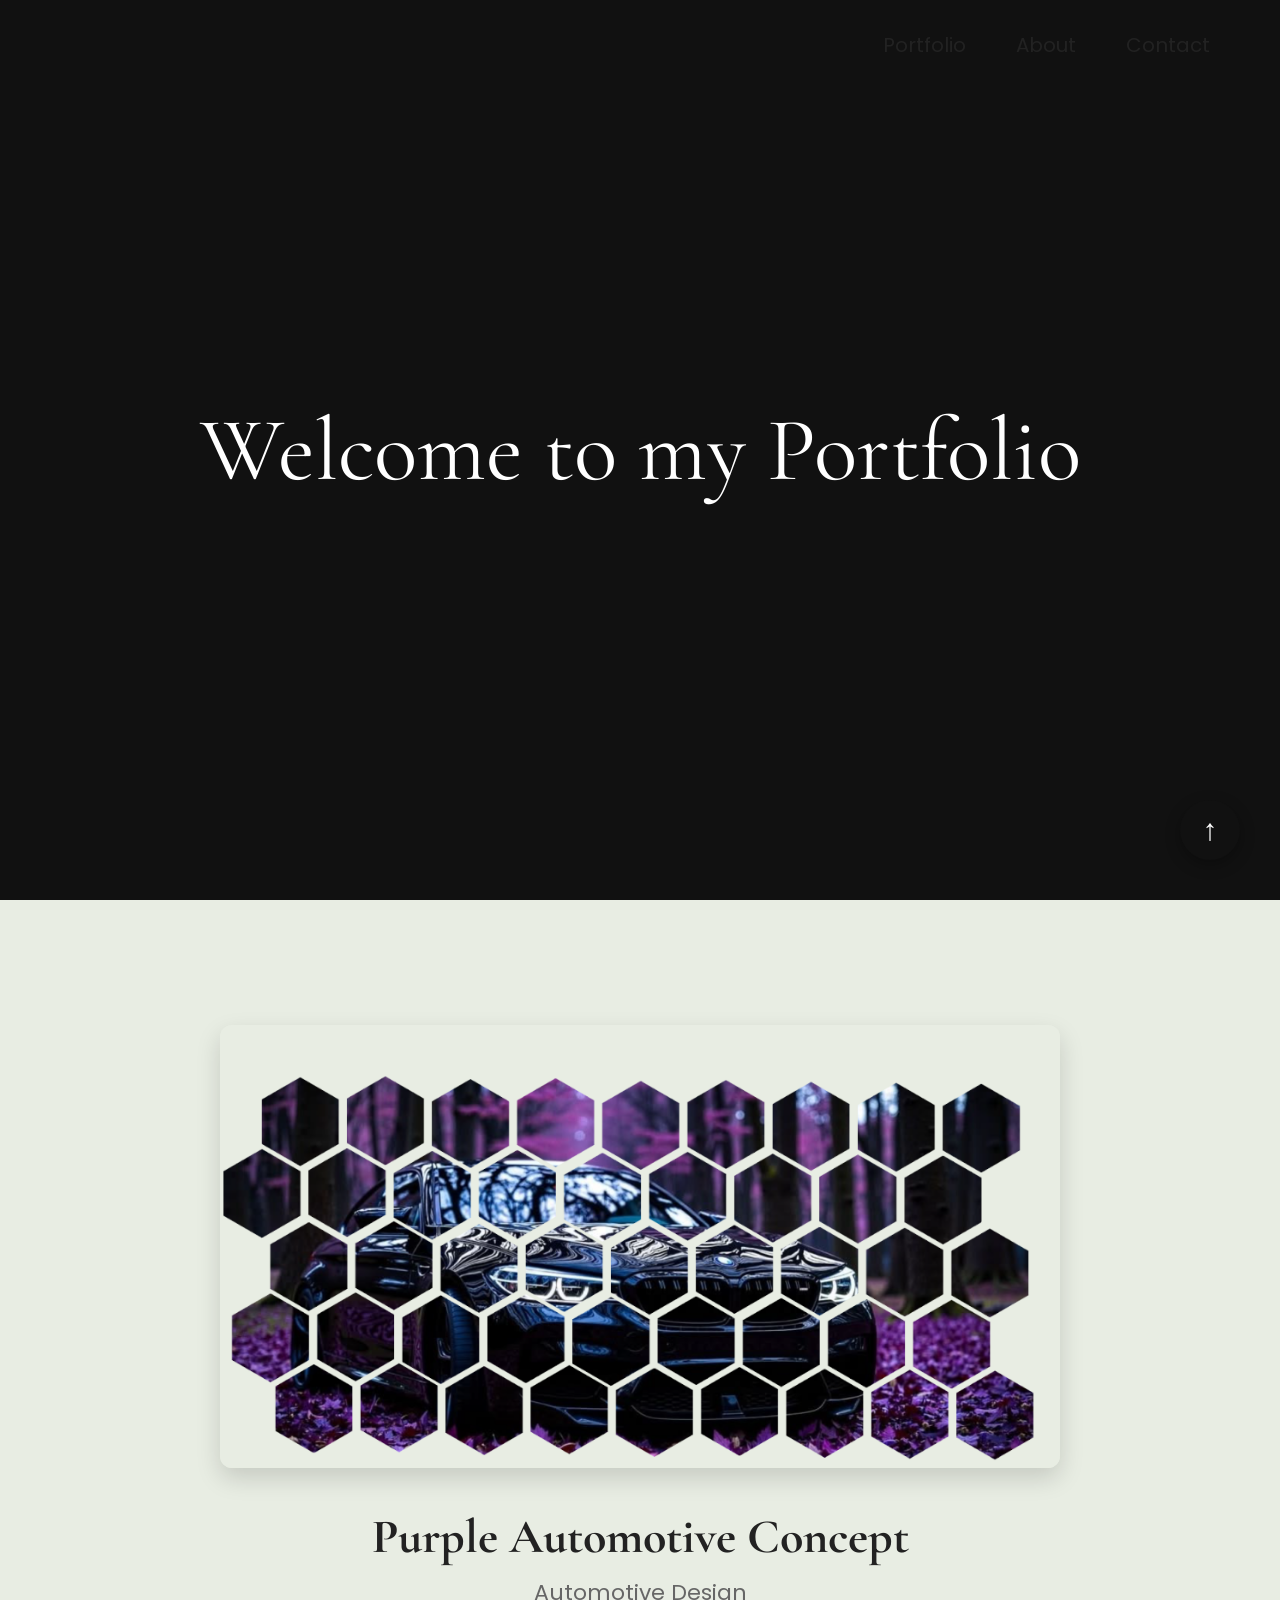
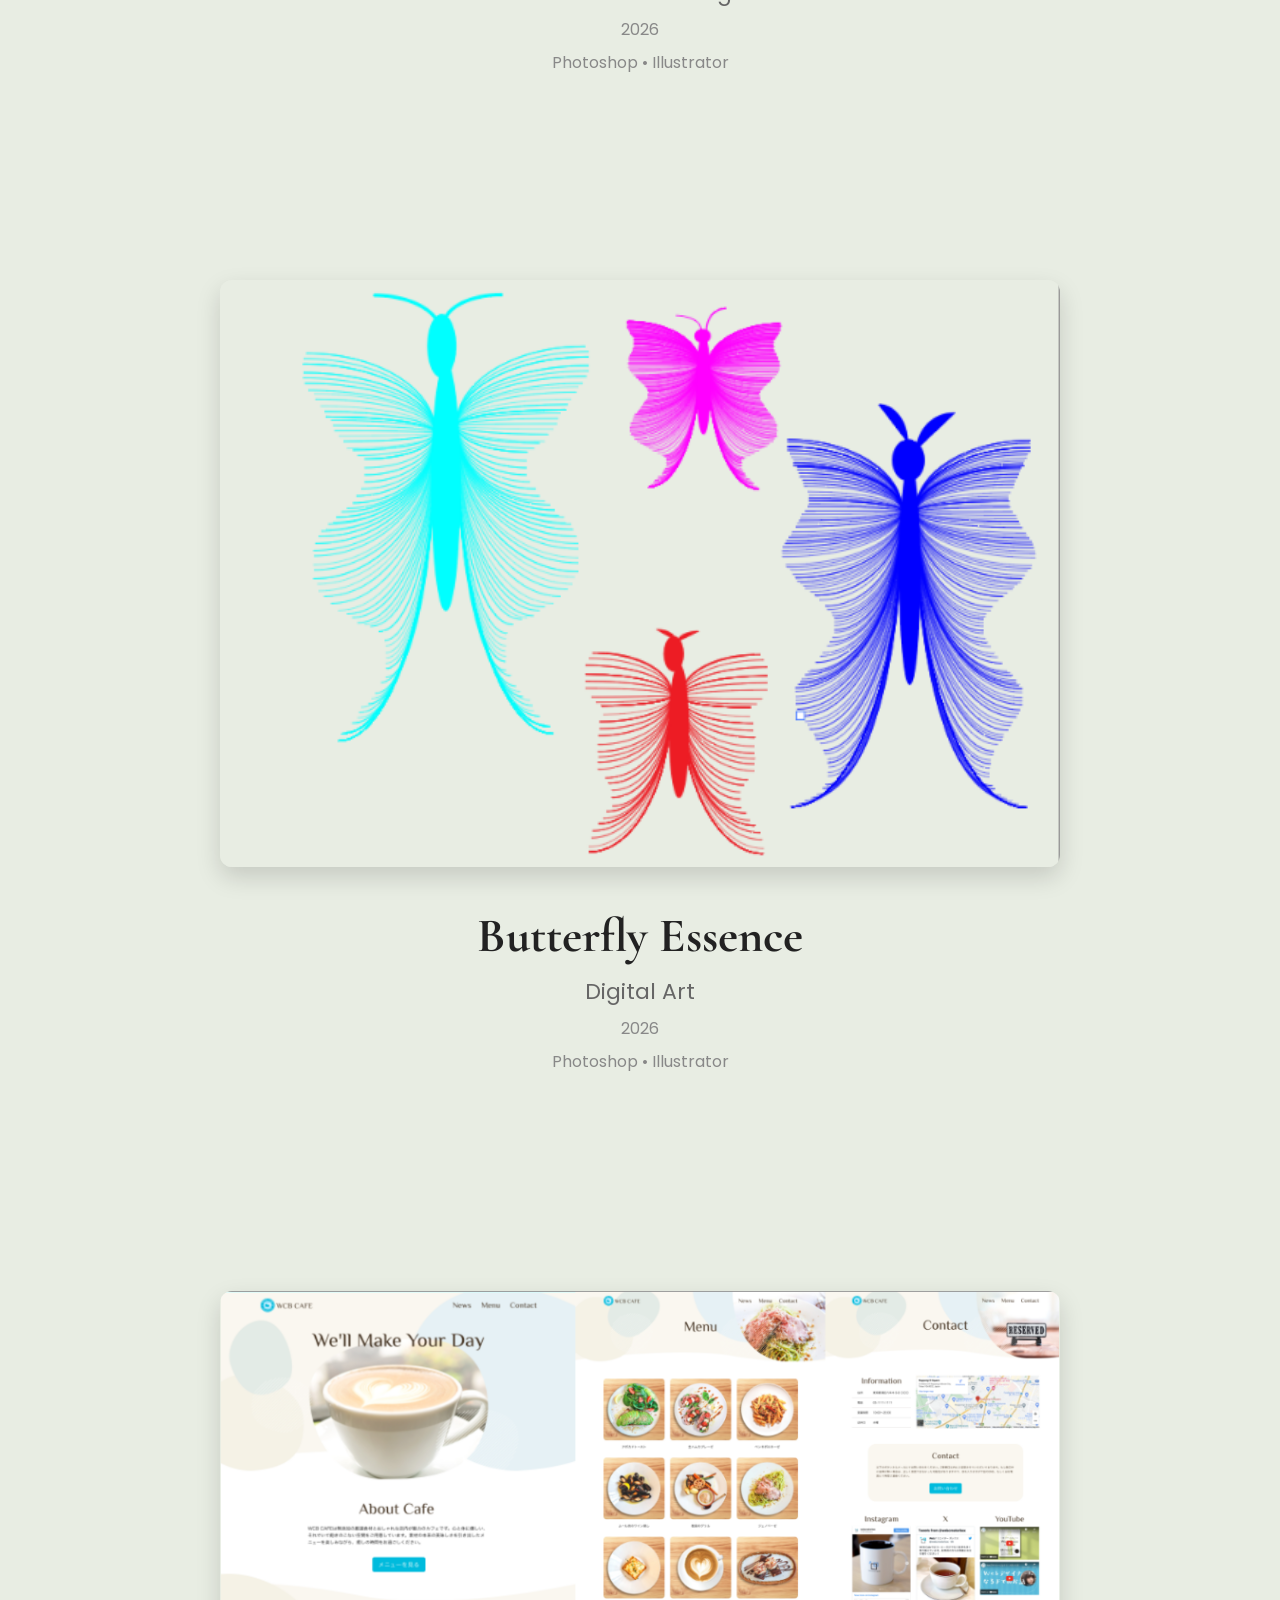
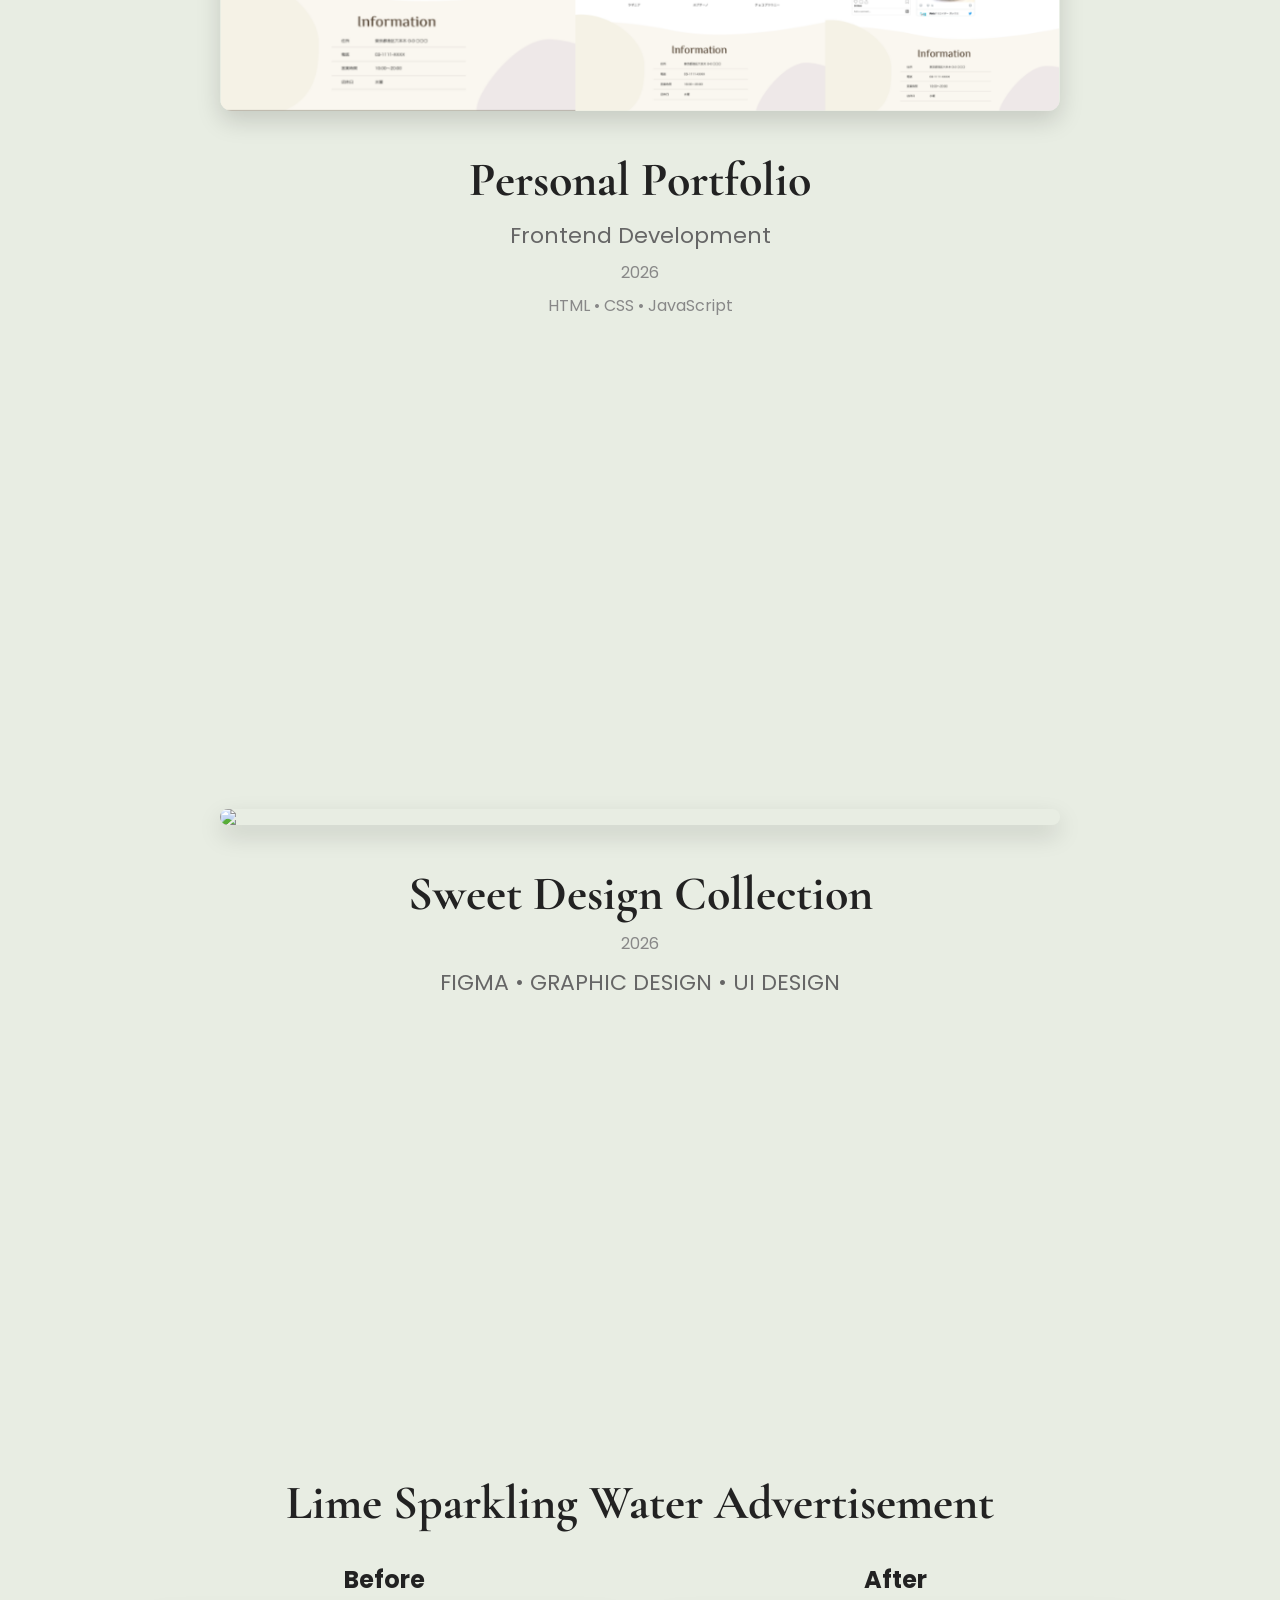
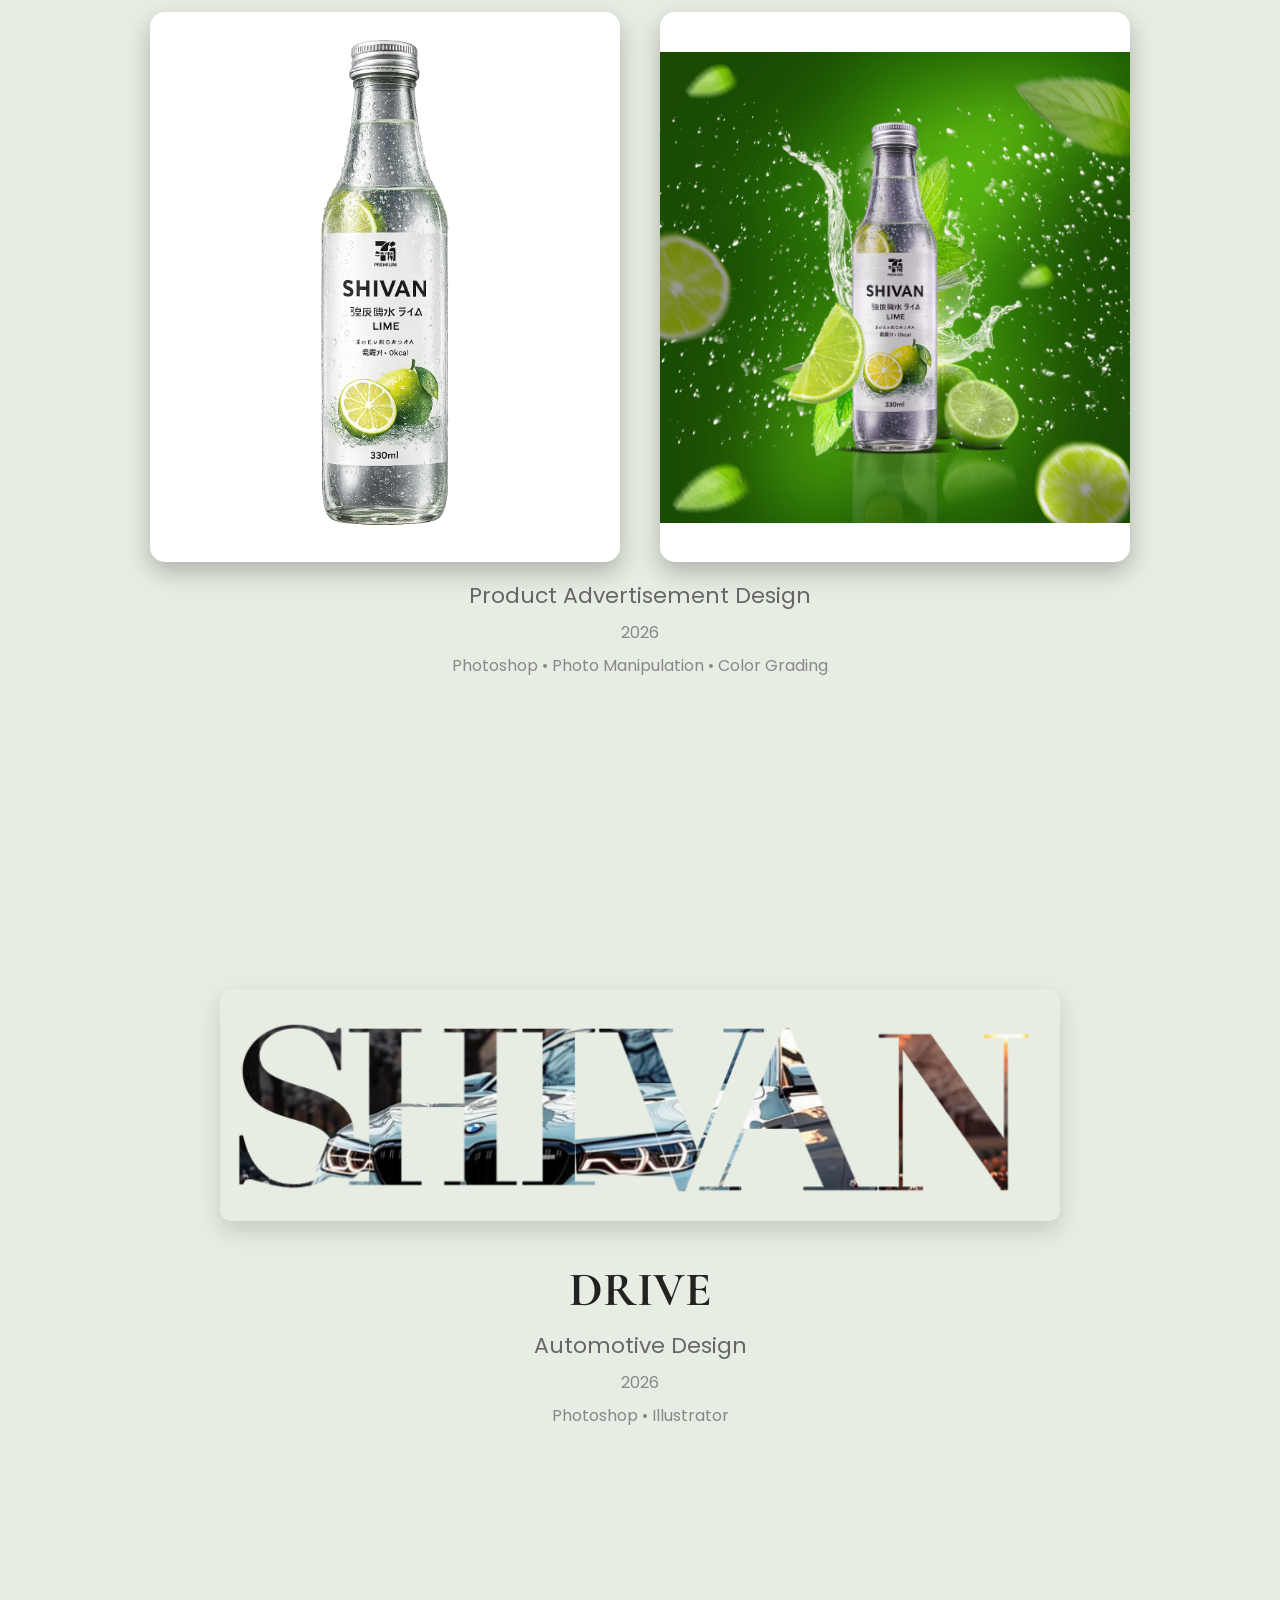
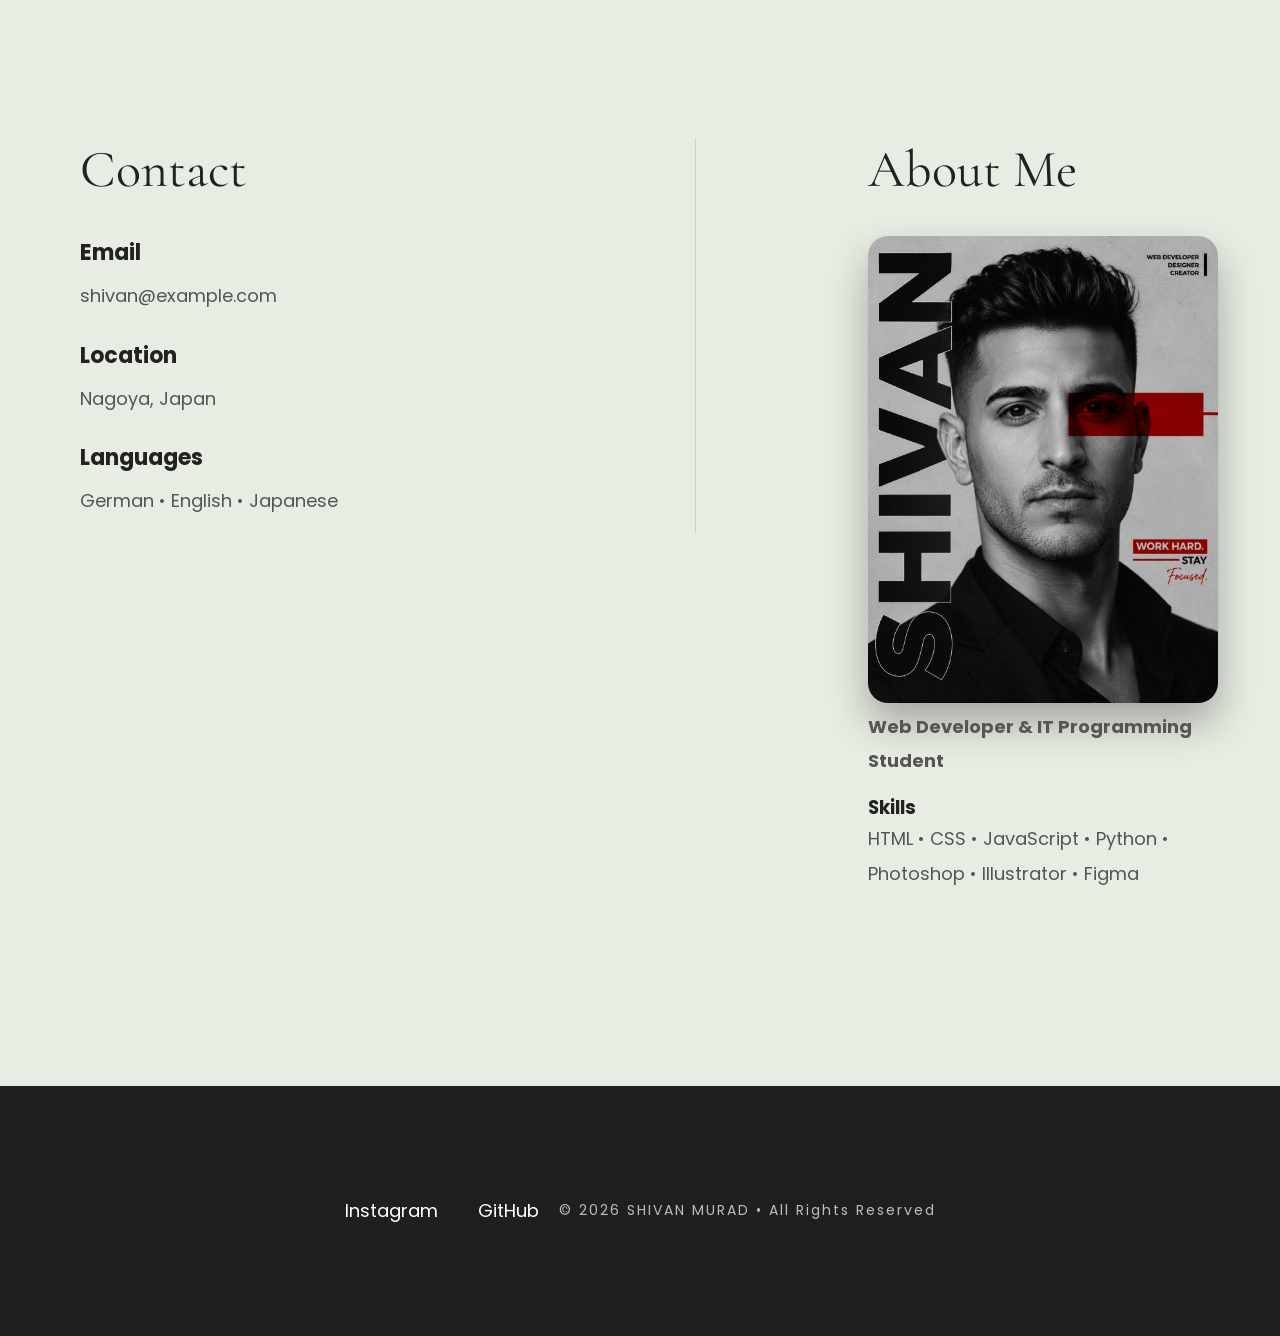
==== index.html @ e7e20f57 "Add files via upload" ====
<!DOCTYPE html>
<html lang="en">
<head>
<meta charset="UTF-8">
<meta name="viewport" content="width=device-width, initial-scale=1.0">
<link rel="stylesheet" href="style.css">

<title>Shivan Murad Portfolio</title>

<link href="https://fonts.googleapis.com/css2?family=Cormorant+Garamond:wght@400;600&family=Poppins:wght@300;400;500&display=swap" rel="stylesheet">

<style>

*{
margin:0;
padding:0;
box-sizing:border-box;
scroll-behavior:smooth;
}

body{

background:#E8EDE3;
font-family:Poppins,sans-serif;
color:#222;

}
.hero{

    min-height:100vh;
    position:relative;
    overflow:hidden;
    padding:80px;

}



.line{

    width:70px;
    height:1px;
    background:#777;
    margin:30px 0;

}

.hero-image{
    position:absolute;
    right:-50px;
    bottom:0;
    width:55%;
    height:90%;
    z-index:1;
    pointer-events:auto;
    transition: transform 0.25s ease-out;
    will-change: transform;
}
.hero-image:hover{
    transform: scale(1.03);
    
}


.hero-image img{

    width:100%;
    height:100%;
    object-fit:contain;

}

.explore{

    position:absolute;
    left:80px;
    bottom:80px;

    font-size:20px;
    color:#555;

}

nav{
    position:fixed;
    top:30px;
    right:70px;
    display:flex;
    gap:50px;
    font-size:20px;
    z-index:10000;
}

nav a{

text-decoration:none;
color:#222;

}

section{

min-height:100vh;
padding:80px;

display:flex;
flex-direction:column;
justify-content:center;

}

.name{
    position:absolute;
    top:80px;
    left:80px;

    font-family:"Cormorant Garamond",serif;
    font-size:55px;
}

.website{
    position:absolute;
    top:150px;
    left:80px;

    font-size:14px;
    color:#666;
}

.title{
    position:absolute;
    left:80px;
    top:280px;

    font-family:"Cormorant Garamond",serif;
    font-size:90px;
}

.subtitle{
    position:absolute;
    left:80px;
    top:520px;

    font-size:24px;
    color:#666;
}

.explore{
    position:absolute;
    left:80px;
    bottom:80px;

    font-size:20px;
    color:#555;
}

.project{

display:flex;
flex-direction:column;
align-items:center;

}

.project img{

width:75%;
border-radius:12px;

box-shadow:0px 10px 25px rgba(0,0,0,.15);

transition:0.4s ease;

cursor:pointer;

}
.project img:hover{

    transform:translateY(-10px) scale(1.03);

    box-shadow:0px 25px 50px rgba(0,0,0,.35);

}
.before-after{
    display:flex;
    justify-content:center;
    align-items:flex-start;
    gap:40px;
    width:100%;
    margin-top:30px;
    flex-wrap:wrap;
}

.before-after-box{
    width:42%;
    text-align:center;
}

.before-after-box h3{
    font-size:24px;
    margin-bottom:15px;
}

.before-after-box img{
    width:100%;
    height:550px;
    object-fit:contain;
    background:white;
    border-radius:15px;
    box-shadow:0 10px 25px rgba(0,0,0,0.25);
    transition:0.3s;
}

.before-after-box img:hover{
    transform:scale(1.03);
}

.project h2{

font-family:"Cormorant Garamond",serif;
font-size:48px;
margin-top:40px;

}

.type{

font-size:22px;
color:#666;
margin-top:10px;

}

.year{

color:#888;
margin-top:8px;

}

.tools{

color:#888;
margin-top:8px;

}

footer{

height:250px;

display:flex;
justify-content:center;
align-items:center;
gap:60px;

font-size:22px;

}

footer a{

text-decoration:none;
color:#222;

}
#welcome{

position:fixed;
top:0;
left:0;

width:100%;
height:100%;

background:#111;
color: white;

display:flex;
justify-content:center;
align-items:center;

font-family:"Cormorant Garamond",serif;
font-size:90px;

z-index:9999;

transition:opacity 1.5s;
}

.hide{

opacity:0;
pointer-events:none;

}
.top-button{

    position:fixed;

    right:40px;
    bottom:40px;

    width:60px;
    height:60px;

    border-radius:50%;

    background:#111;
    color:white;

    text-decoration:none;

    display:flex;
    justify-content:center;
    align-items:center;

    font-size:30px;

    box-shadow:0px 5px 15px rgba(0,0,0,.3);

    z-index:9999;

    transition:0.3s;

}

.top-button:hover{

    background:#444;

    transform:translateY(-5px);

}
.poster-pic{
    width:350px;
    height:auto;
    border-radius:20px;
    object-fit:cover;
    box-shadow:0 20px 40px rgba(0,0,0,0.3);
    transition:0.4s;
}

.poster-pic:hover{
    transform:scale(1.03);
}
@media screen and (max-width: 768px){

    nav{
        top:20px;
        right:20px;
        gap:18px;
        font-size:14px;
    }

    section{
        padding:30px;
    }

    .hero{
        min-height:100vh;
        padding:30px;
    }

    .name{
        top:90px;
        left:30px;
        font-size:34px;
    }

    .website{
        top:140px;
        left:30px;
        font-size:12px;
    }

    .title{
        top:230px;
        left:30px;
        font-size:55px;
        line-height:1.1;
    }

    .subtitle{
        top:390px;
        left:30px;
        font-size:17px;
        width:80%;
    }

    .explore{
        left:30px;
        bottom:60px;
        font-size:16px;
    }

    .hero-image{
    position:static;
    width:320px;
    height:auto;
    margin:20px auto;
    opacity:1;
}

    .project{
        padding:40px 25px;
    }

    .project img{
        width:100%;
    }

    .project h2{
        font-size:34px;
        text-align:center;
    }

    .type{
        font-size:18px;
    }

    .info{
        flex-direction:column;
        padding:40px 30px;
        gap:40px;
    }

    .about,
    .contact{
        width:100%;
    }

    footer{
        font-size:14px;
        padding:30px;
        text-align:center;
    }

    .top-button{
        right:20px;
        bottom:20px;
        width:45px;
        height:45px;
        font-size:24px;
    }
}
@media screen and (max-width: 768px) {

  body {
    overflow-x: hidden;
  }

  .hero {
    position: relative;
    min-height: auto;
    padding: 100px 30px 60px;
    display: flex;
    flex-direction: column;
  }

  .name,
  .website,
  .title,
  .subtitle,
  .explore,
  .hero-image {
    position: static;
  }

  .name {
    font-size: 42px;
    line-height: 0.9;
    margin-bottom: 15px;
  }

  .website {
    font-size: 13px;
    margin-bottom: 80px;
  }

  .title {
    font-size: 60px;
    line-height: 1;
    margin-bottom: 25px;
  }

  .subtitle {
    font-size: 20px;
    width: 100%;
    line-height: 1.4;
    margin-bottom: 40px;
  }

  .hero-image {
    width: 220px;
    height: auto;
    opacity: 0.6;
    margin: 30px auto;
  }

  .info {
    display: flex;
    flex-direction: column;
  }

  .about,
  .contact {
    width: 100%;
  }
  .poster-pic{
    width:100%;
    max-width:320px;
    margin:auto;
}
.before-after-box{
    width:100%;
}
}


</style>

</head>

<body>
    <div id="welcome">

Welcome to my Portfolio

</div>

<nav>

<a href="#portfolio">Portfolio</a>
<a href="#about">About</a>
<a href="#contact">Contact</a>

</nav>

<section class="hero">

    <div class="name">
        SHIVAN MURAD
    </div>

    <div class="website">
        www.shivan-murad-design.com
    </div>

    <div class="title">
       Web Developer
        & 
        <br>
        IT Programmer
    </div>

    <div class="subtitle">
        Building modern websites and future software.
    </div>

    <div class="explore">
        ↓ Explore my work
    </div>

    <div class="hero-image">
        <img src="lion.png" alt="Lion">
    </div>

</section>

<section id="portfolio" class="project">

<img src="./wabben auto.png">

<h2>Purple Automotive Concept</h2>

<div class="type">

Automotive Design

</div>

<div class="year">

2026

</div>

<div class="tools">

Photoshop • Illustrator

</div>

</section>

<section class="project">

<img src="./schmetterling.png">

<h2>Butterfly Essence</h2>

<div class="type">

Digital Art

</div>

<div class="year">

2026

</div>

<div class="tools">

Photoshop • Illustrator

</div>

</section>


<section class="project">

<img src="./cafe bild.png">

<h2>Personal Portfolio</h2>

<div class="type">

Frontend Development

</div>

<div class="year">

2026

</div>

<div class="tools">

HTML • CSS • JavaScript

</div>

</section>
<section class="project">

    <img src="./sweet-design.png">

    <h2>Sweet Design Collection</h2>

    <p class="year">2026</p>

    <p class="type">
        FIGMA • GRAPHIC DESIGN • UI DESIGN
    </p>

</section>

<section class="project">

    <h2>Lime Sparkling Water Advertisement</h2>

    <div class="before-after">

        <div class="before-after-box">
            <h3>Before</h3>
            <img src="./flasch7.png">
        </div>

        <div class="before-after-box">
            <h3>After</h3>
            <img src="./lemon flasche1.png">
        </div>

    </div>

    <div class="type">
        Product Advertisement Design
    </div>

    <div class="year">
        2026
    </div>

    <div class="tools">
        Photoshop • Photo Manipulation • Color Grading
    </div>

</section>




<section class="project">

<img src="./shivan auto.png">

<h2>DRIVE</h2>

<div class="type">

Automotive Design 

</div>

<div class="year">

2026

</div>

<div class="tools">

Photoshop • Illustrator 

</div>

</section>
<section class="info">

    <div id="about" class="about">

        <h2>Contact</h2>

        <h3>Email</h3>
<p>shivan@example.com</p>

<h3>Location</h3>
<p>Nagoya, Japan</p>

<h3>Languages</h3>
<p>German • English • Japanese</p>

    </div>

    <div id="contact" class="contact">

        <h2>About Me</h2>
        <img src="./shivan-poster.png" class="poster-pic">


        <p><strong>Web Developer & 
        
        IT Programming Student</strong></p>

        <h3>Skills</h3>

<p>HTML • CSS • JavaScript • Python • Photoshop • Illustrator • Figma</p>

    </div>

</section>



<footer>

    <div class="footer-content">

        <div class="social">

            <a href="#">Instagram</a>
            <a href="#">GitHub</a>

        </div>

        <div class="copyright">

            © 2026 SHIVAN MURAD • All Rights Reserved

        </div>

    </div>

</footer>
<script>

setTimeout(function(){

document.getElementById("welcome").classList.add("hide");

},3000);

</script>
<a href="#" class="top-button">
    ↑
</a>

</body>
</html>
---- style.css ----
footer{

width:100%;

background:#1f1f1f;

padding:30px 0;

margin-top:100px;

}

.footer-content{

max-width:1400px;

margin:auto;

display:flex;

justify-content:space-between;

align-items:center;

padding:0 60px;

}

.social{

display:flex;

gap:40px;
margin-right: 20px;

}

.social a{

text-decoration:none;

color:white;

font-size:18px;

transition:.3s;

}

.social a:hover{

opacity:.7;

}

.copyright{

color:#bdbdbd;

font-size:14px;

letter-spacing:2px;

}
.info{
    display:flex;
    flex-direction:row;
    justify-content:space-between;
    align-items:flex-start;
}

.contact{
    
    width:35%;

    padding-left:60px;
}

.about{
    width:55%;

    padding-right:60px;

    border-right:1px solid #cfcfcf;
}

.profile-pic{
width:250px;
height:250px;
border-radius:50%;
object-fit:cover;
border:4px solid white;
}
.about h2,
.contact h2{

    font-family:"Cormorant Garamond",serif;

    font-size:52px;

    font-weight:400;

    margin-bottom:35px;

}
.about p,
.contact p{

    font-size:18px;

    line-height:1.9;

    color:#555;

    margin-bottom:15px;

}
.about h3{

    margin-top:25px;

    margin-bottom:10px;

    font-size:22px;

}
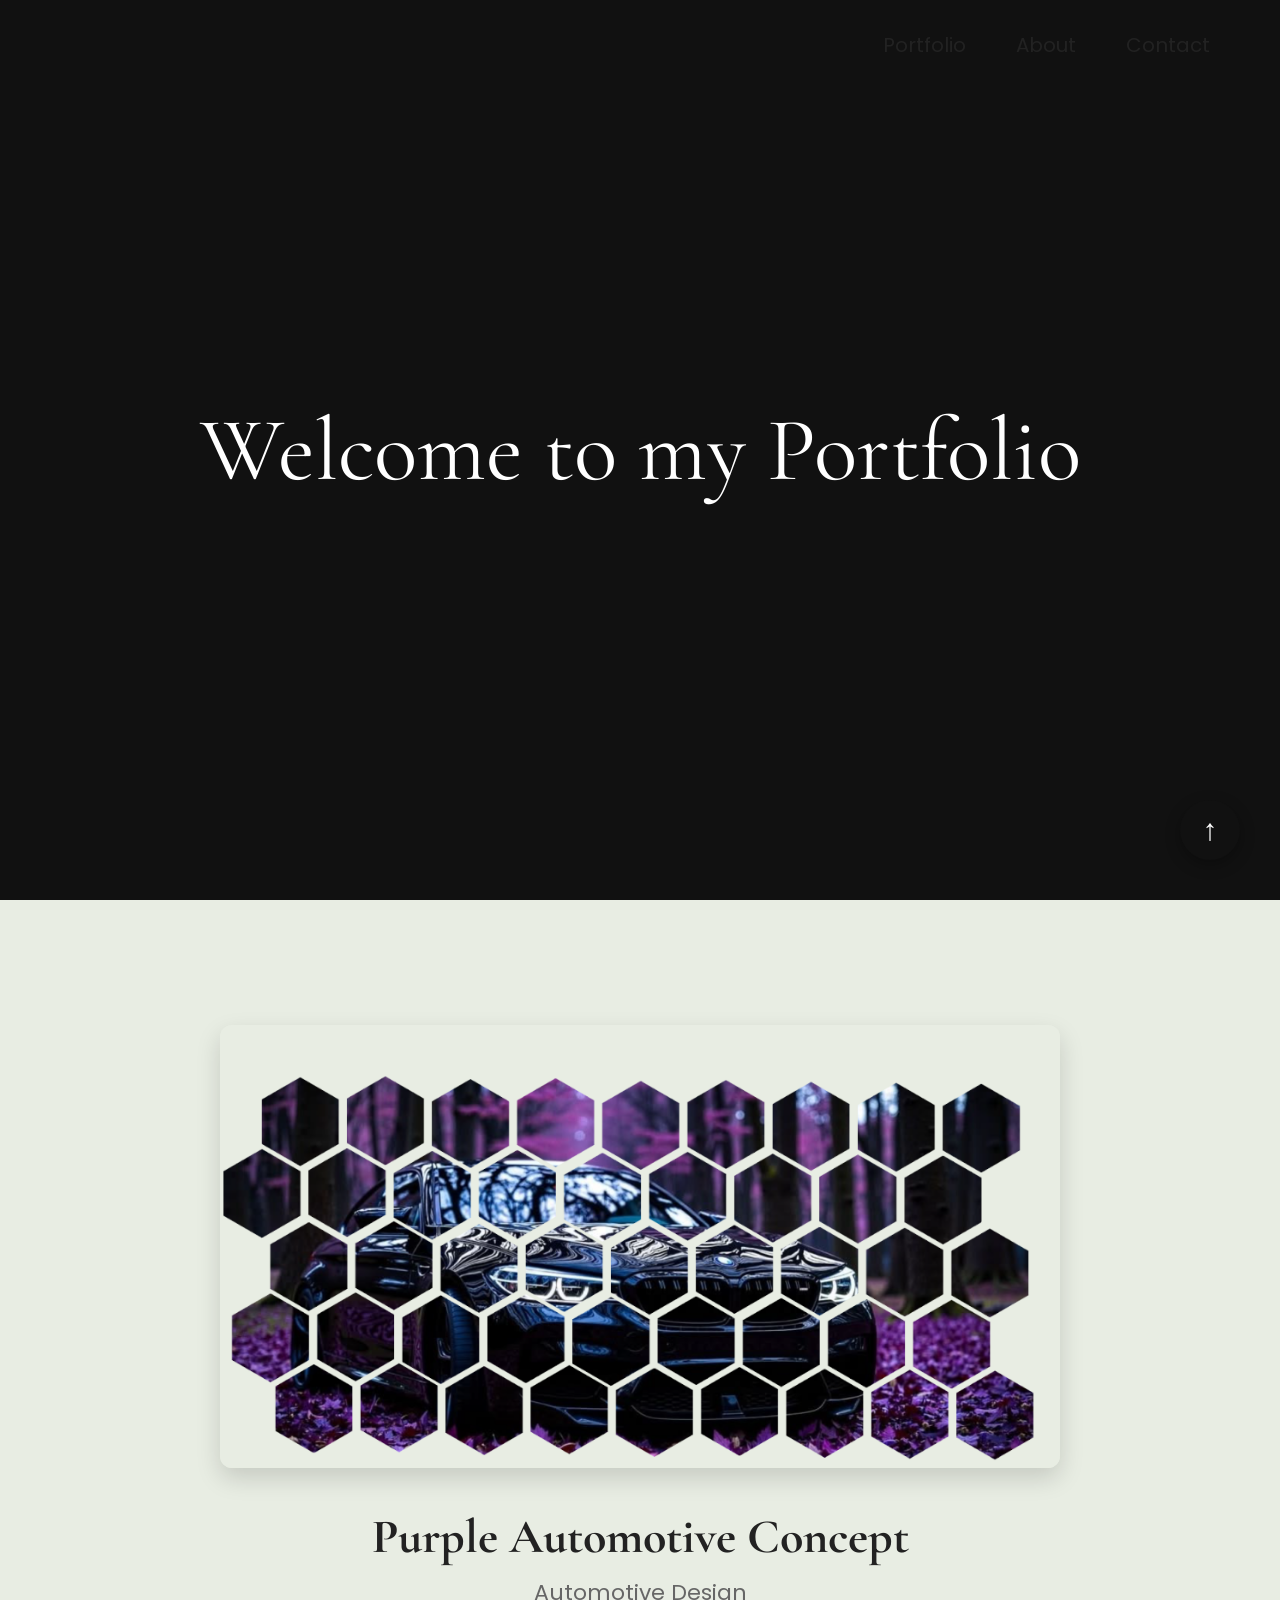
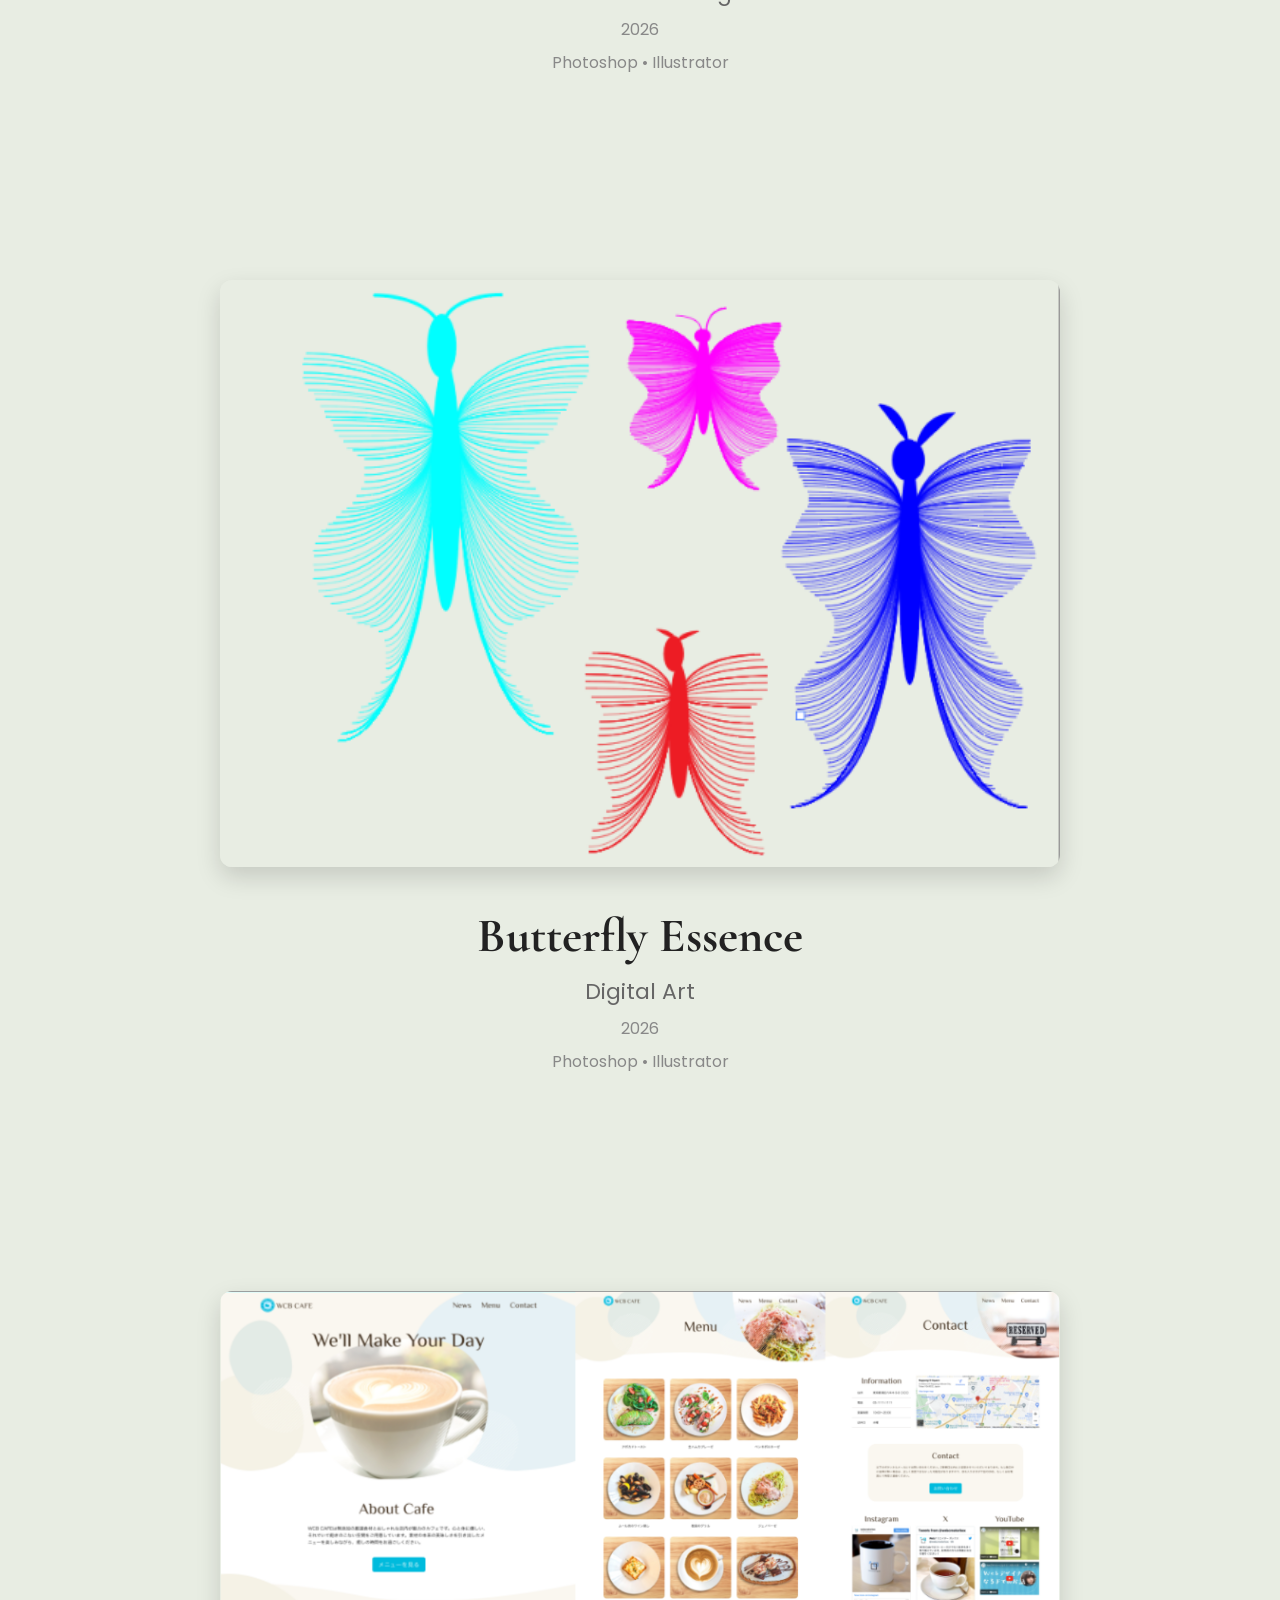
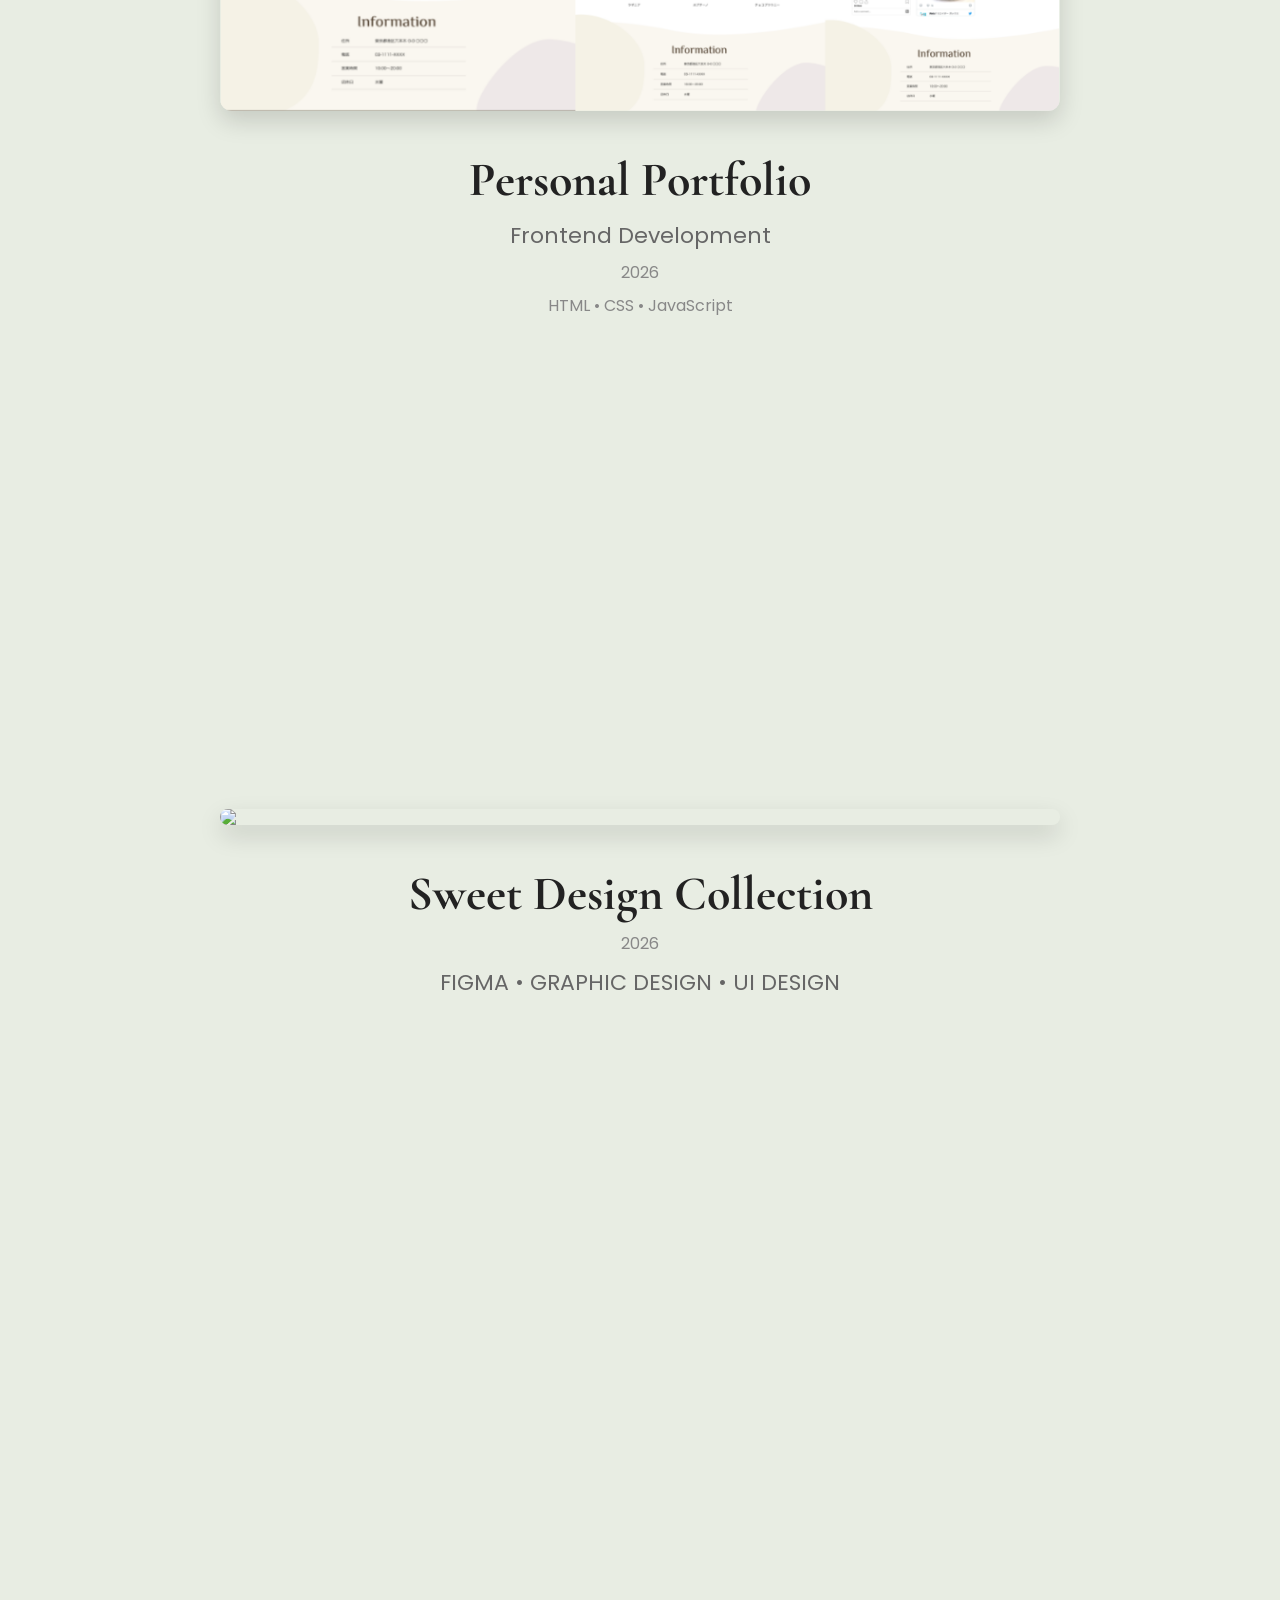
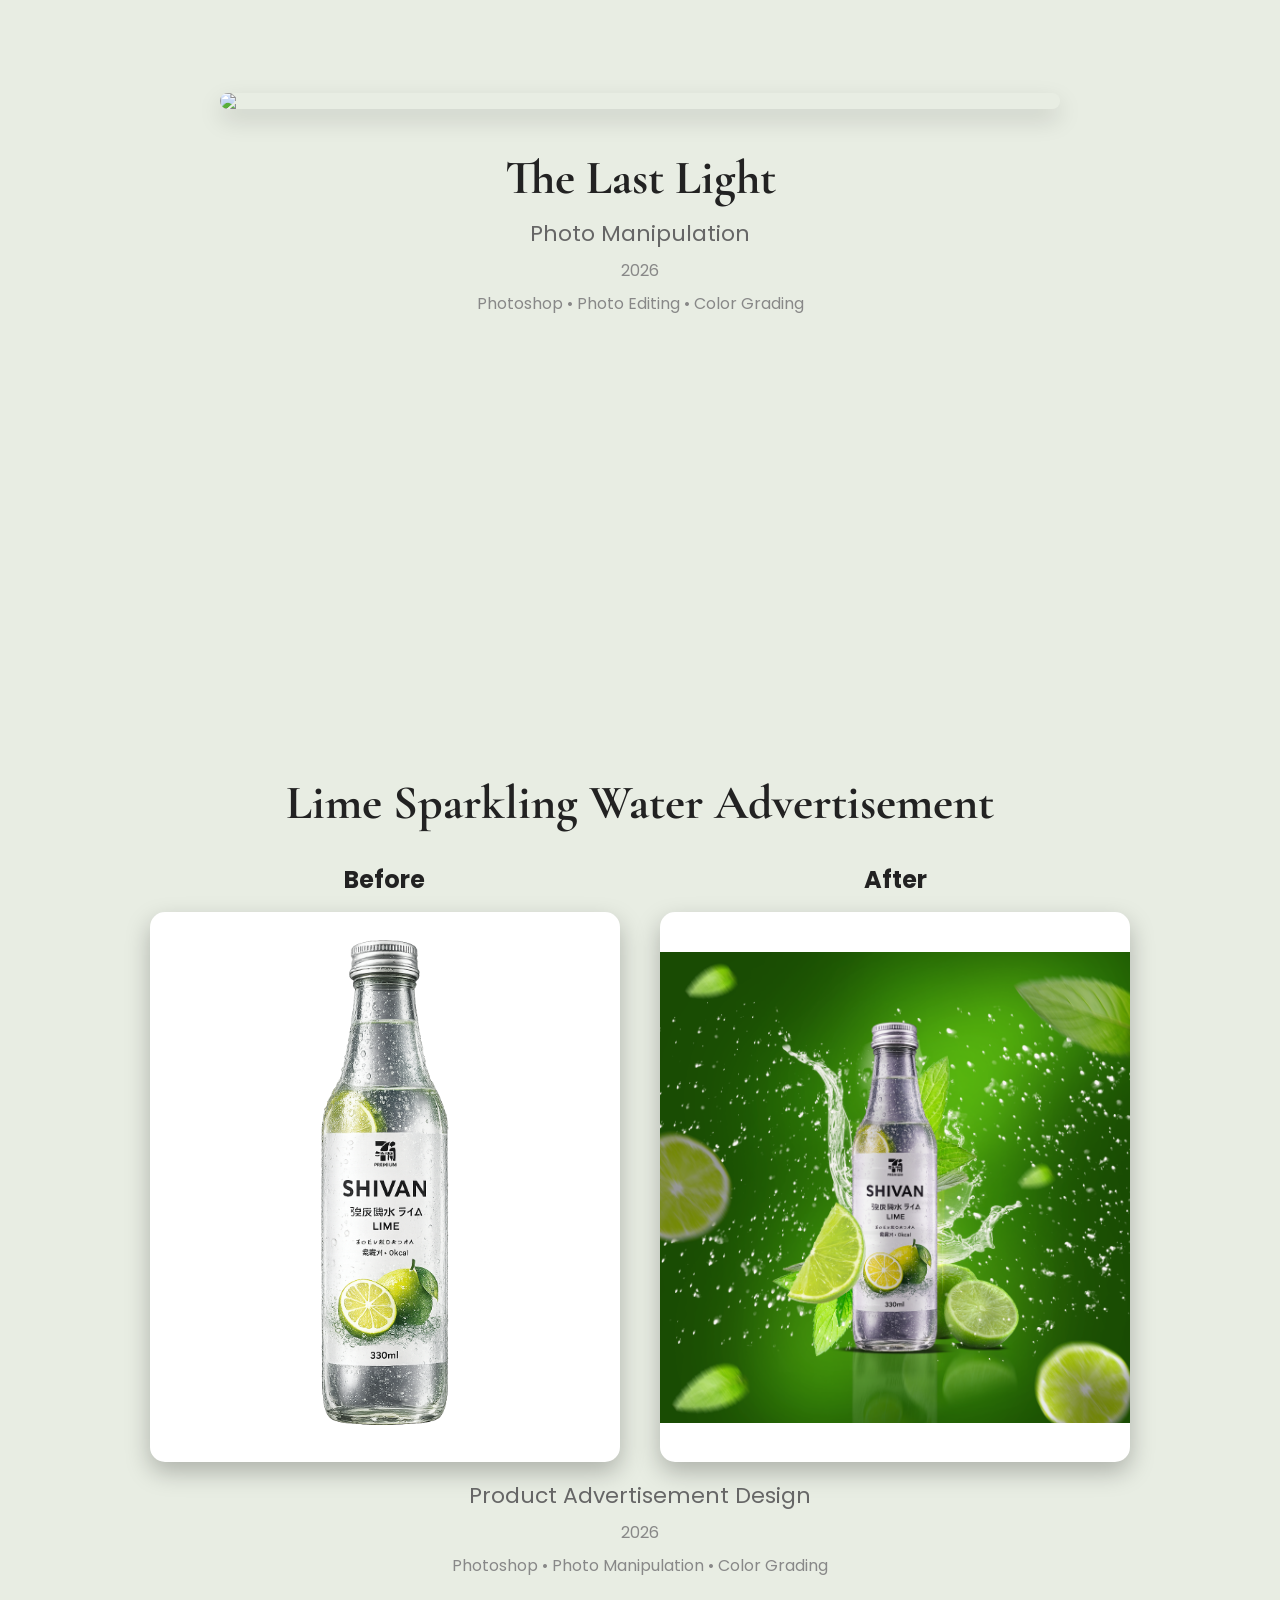
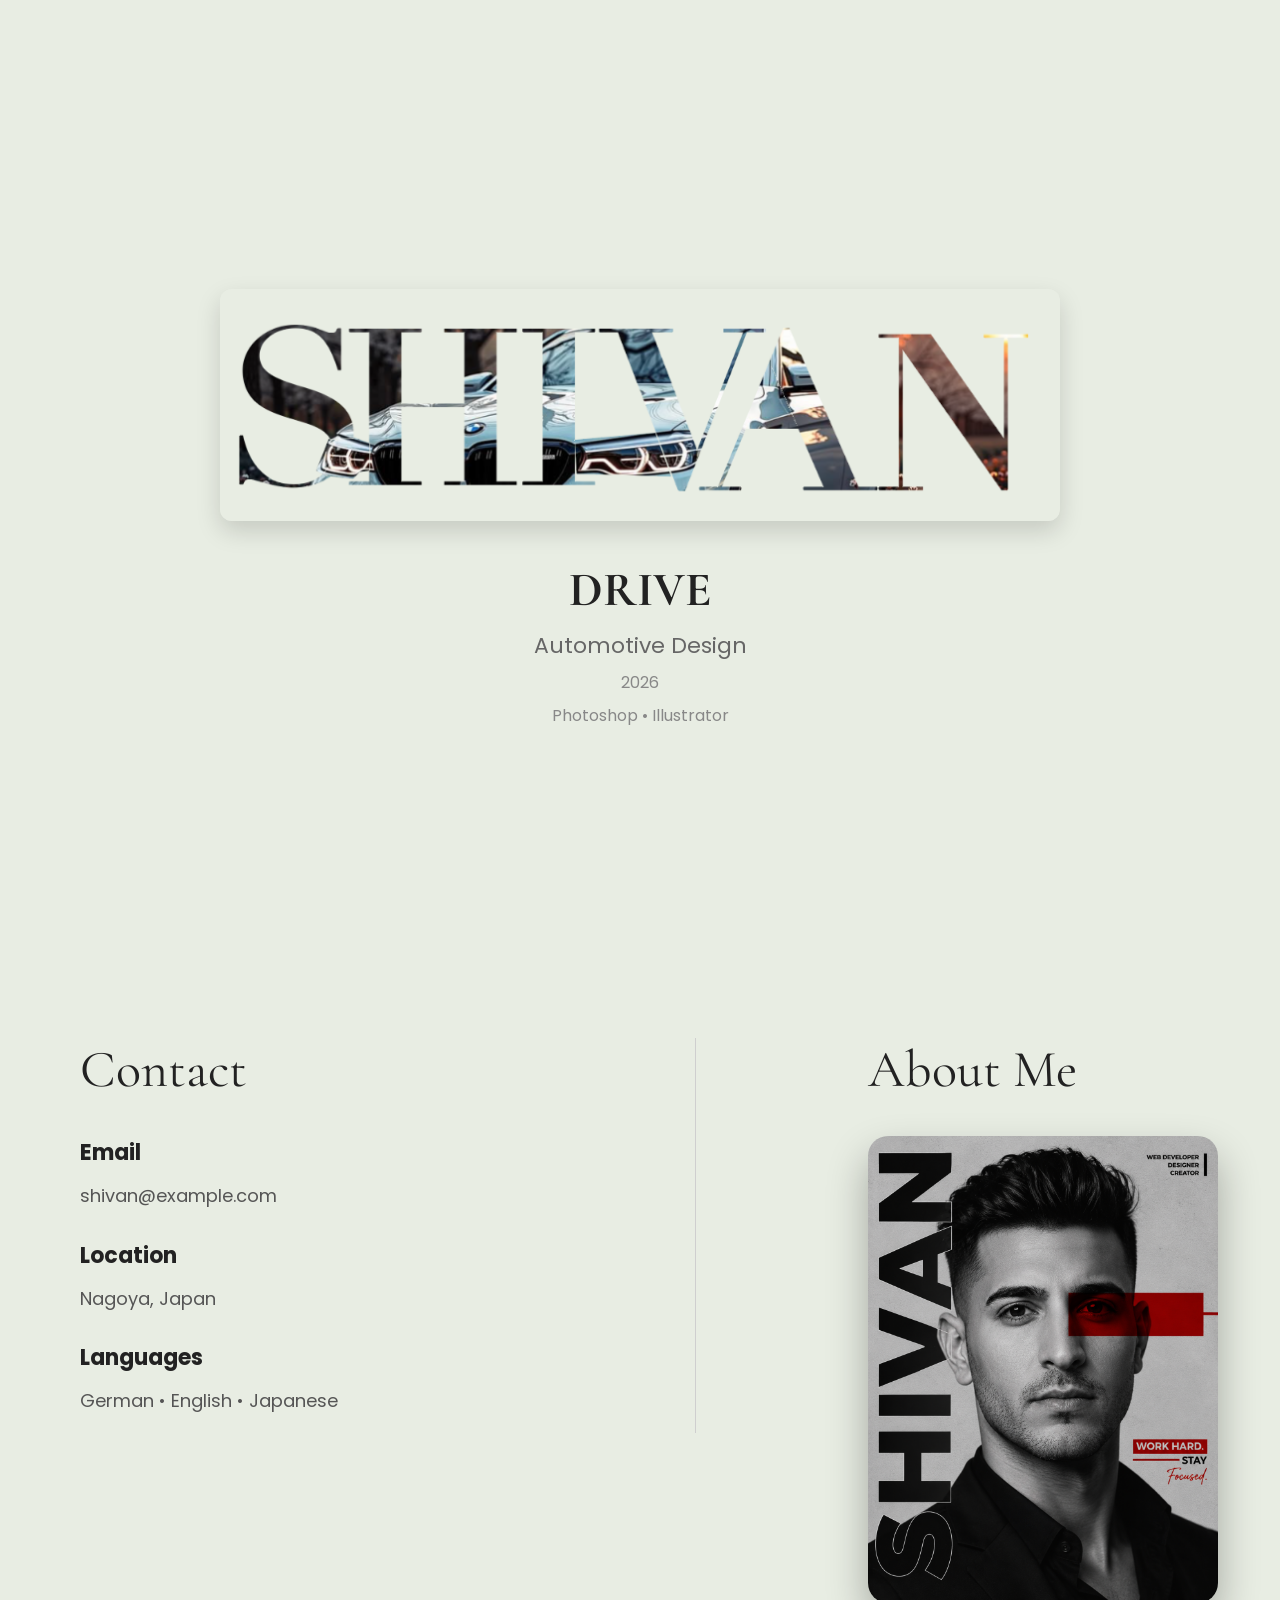
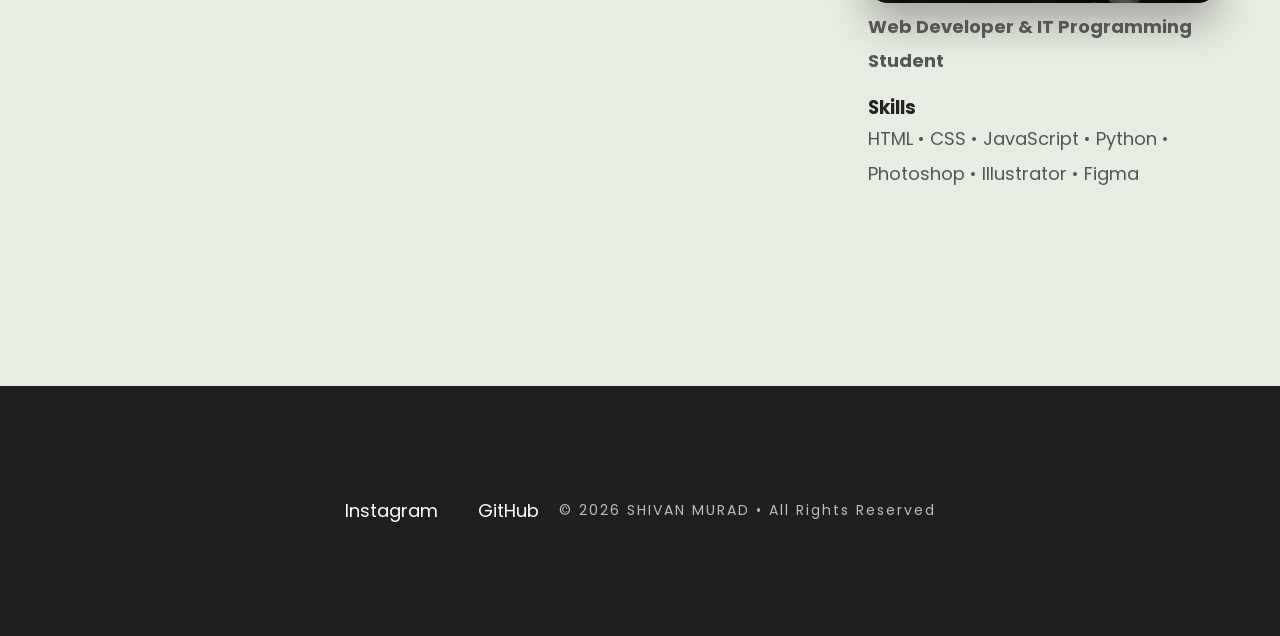
==== commit 383ee0d7: "Add files via upload" ====
--- a/index.html
+++ b/index.html
@@ -621,6 +621,7 @@
 </section>
 
 
+
 <section class="project">
 
 <img src="./cafe bild.png">
@@ -657,6 +658,25 @@
     <p class="type">
         FIGMA • GRAPHIC DESIGN • UI DESIGN
     </p>
+
+</section>
+<section class="project">
+
+    <img src="./seven eleven.png">
+
+    <h2>The Last Light</h2>
+
+    <div class="type">
+        Photo Manipulation
+    </div>
+
+    <div class="year">
+        2026
+    </div>
+
+    <div class="tools">
+        Photoshop • Photo Editing • Color Grading
+    </div>
 
 </section>
 
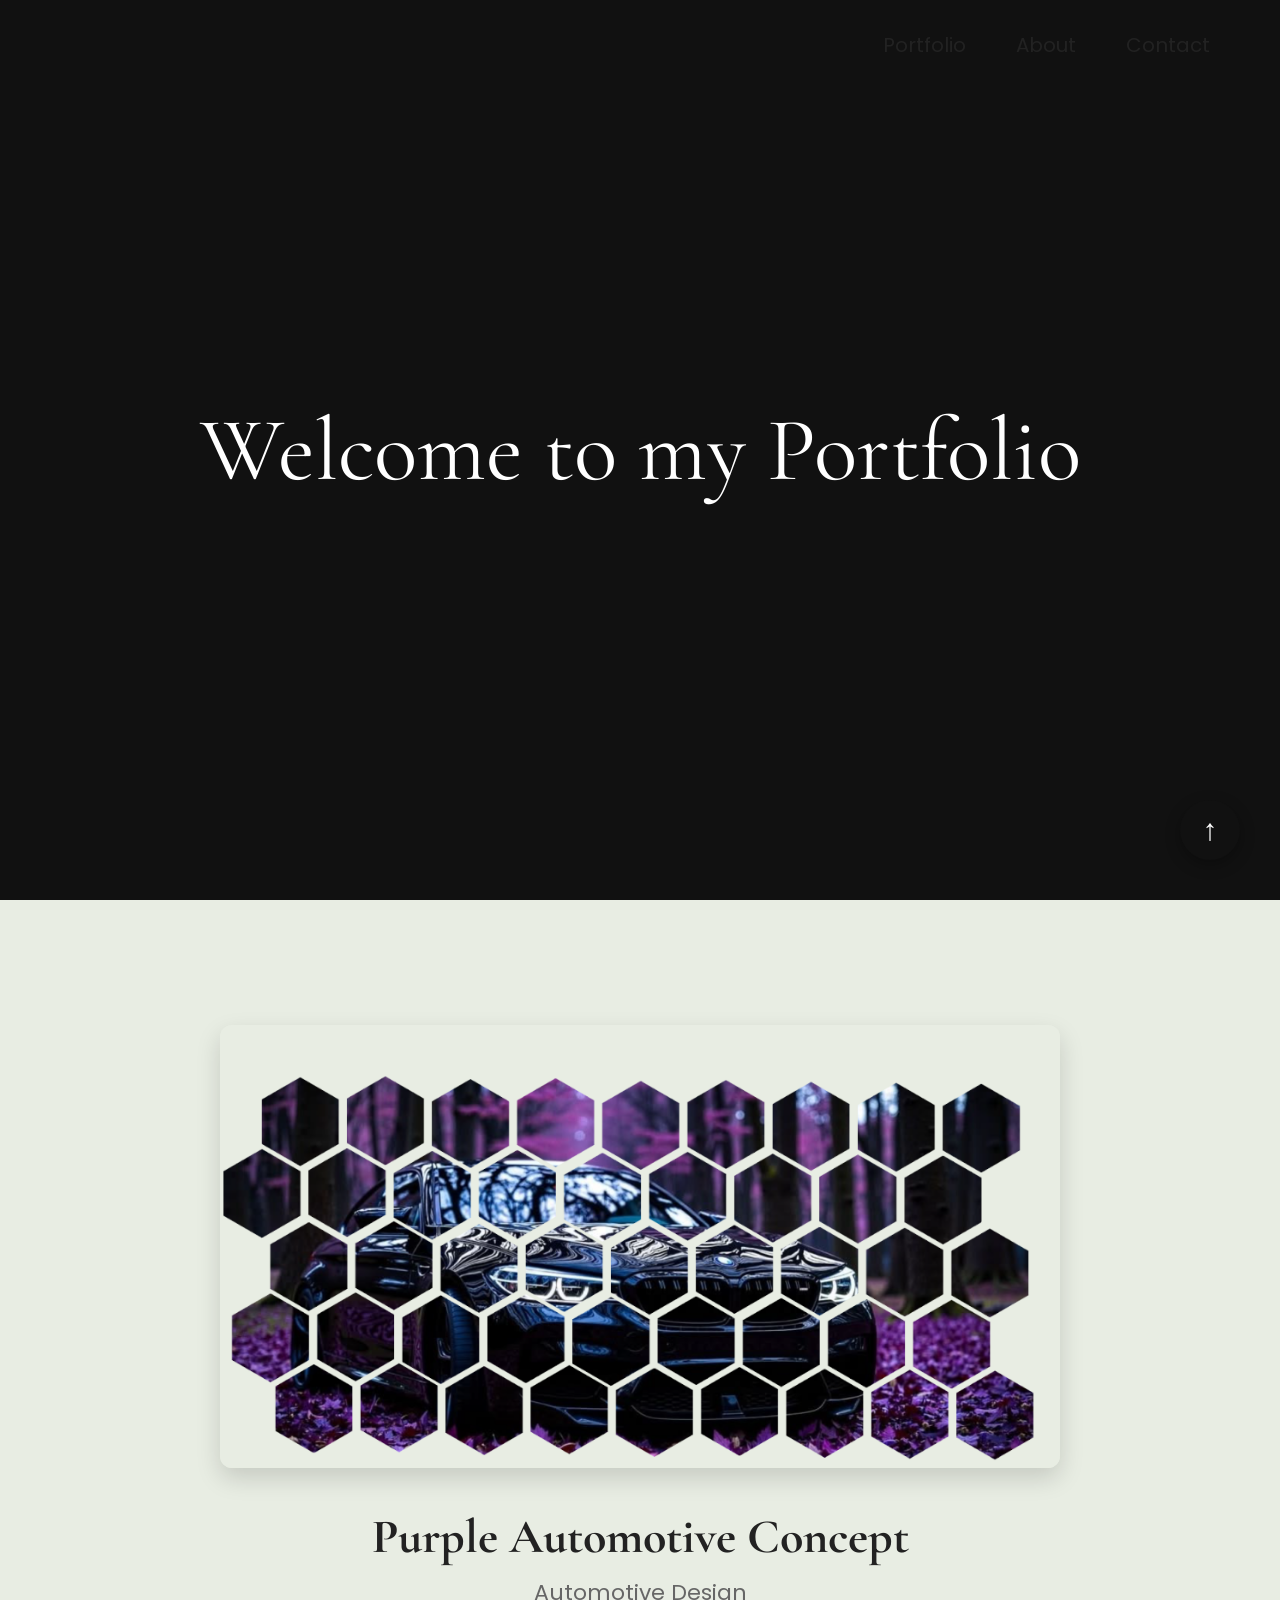
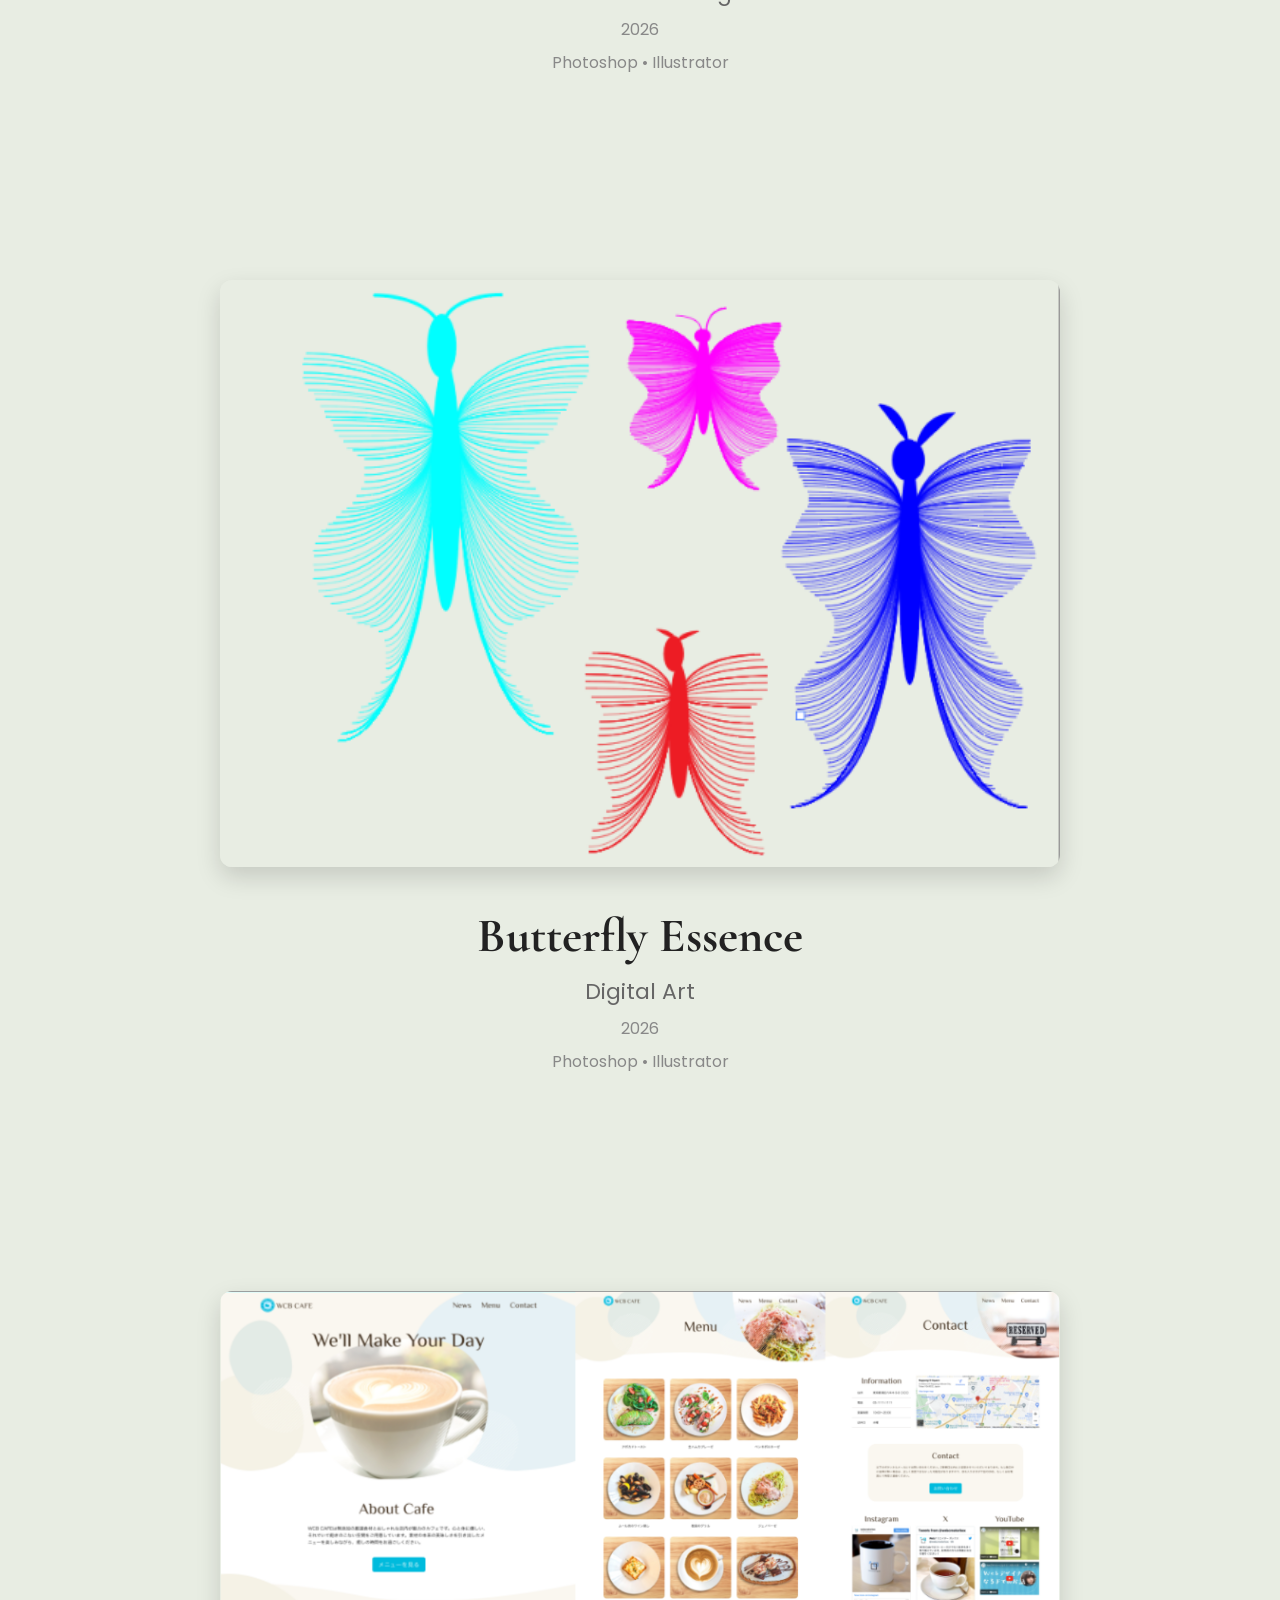
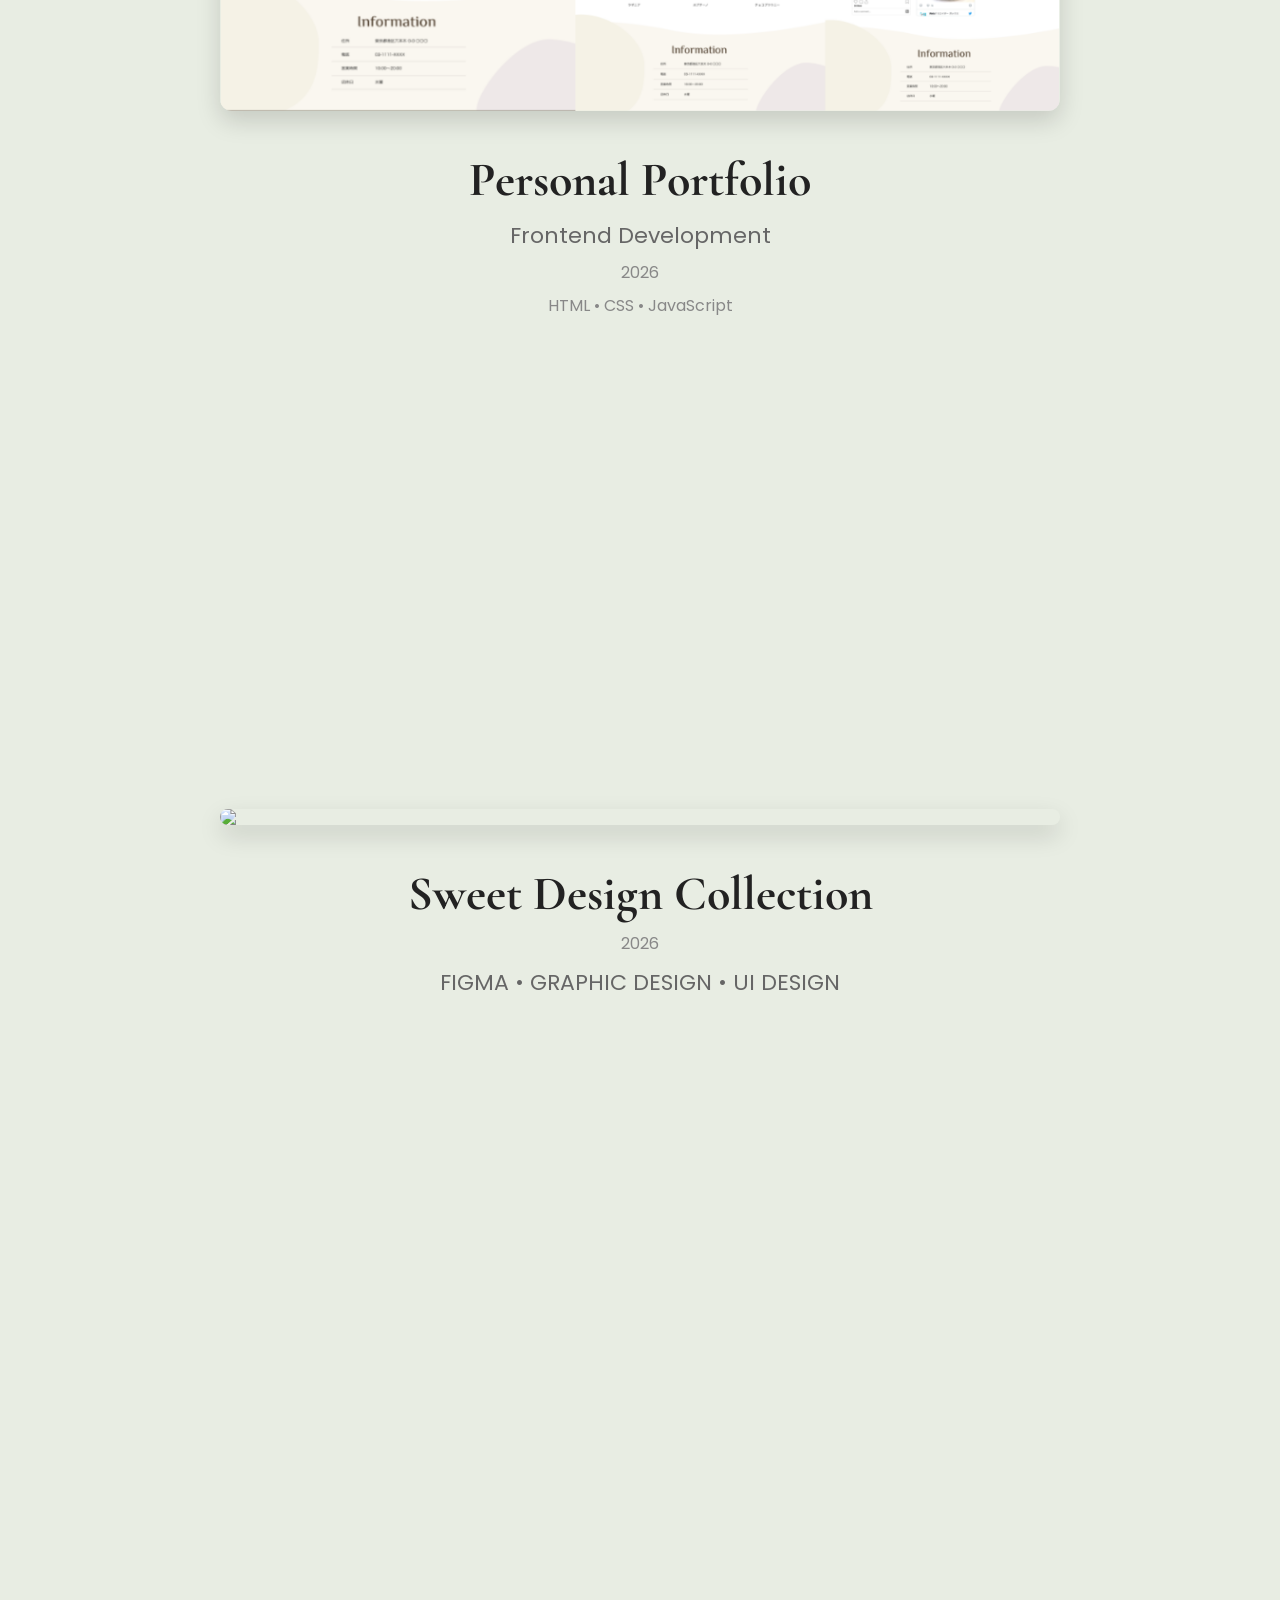
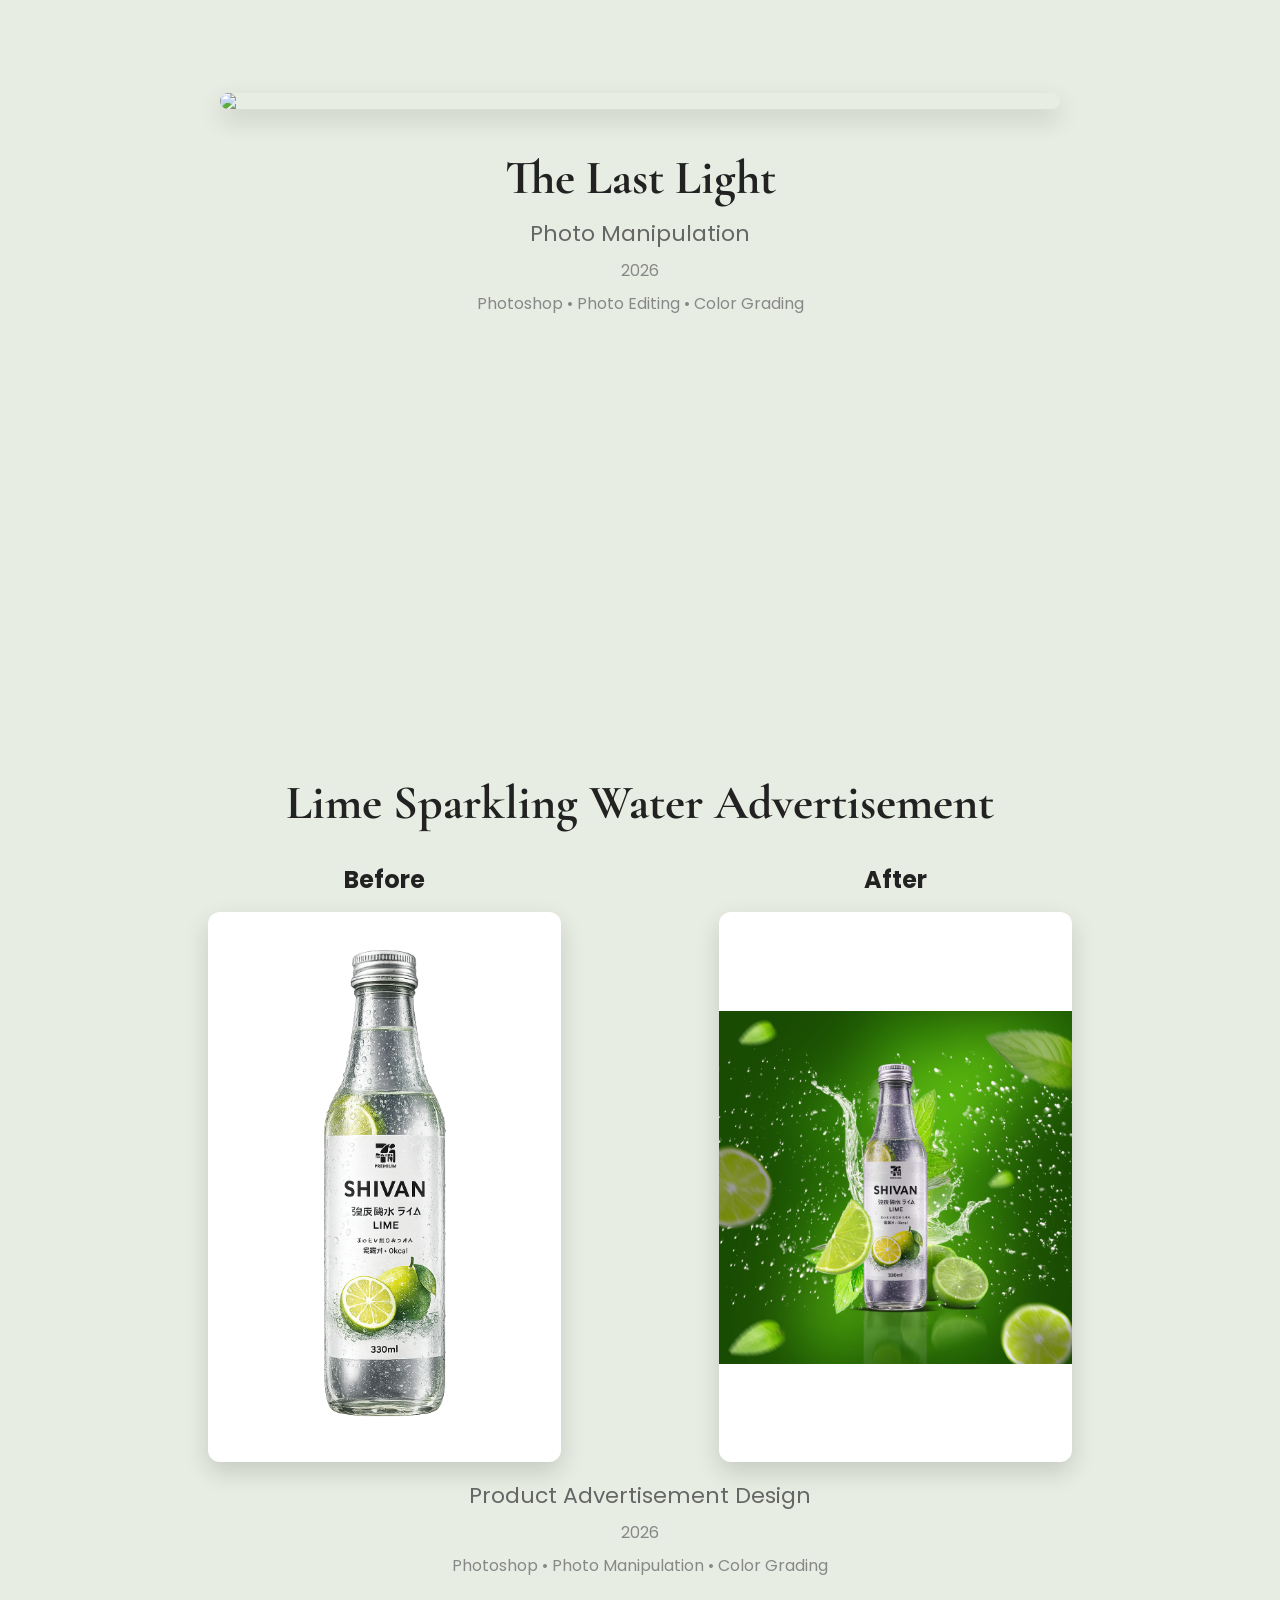
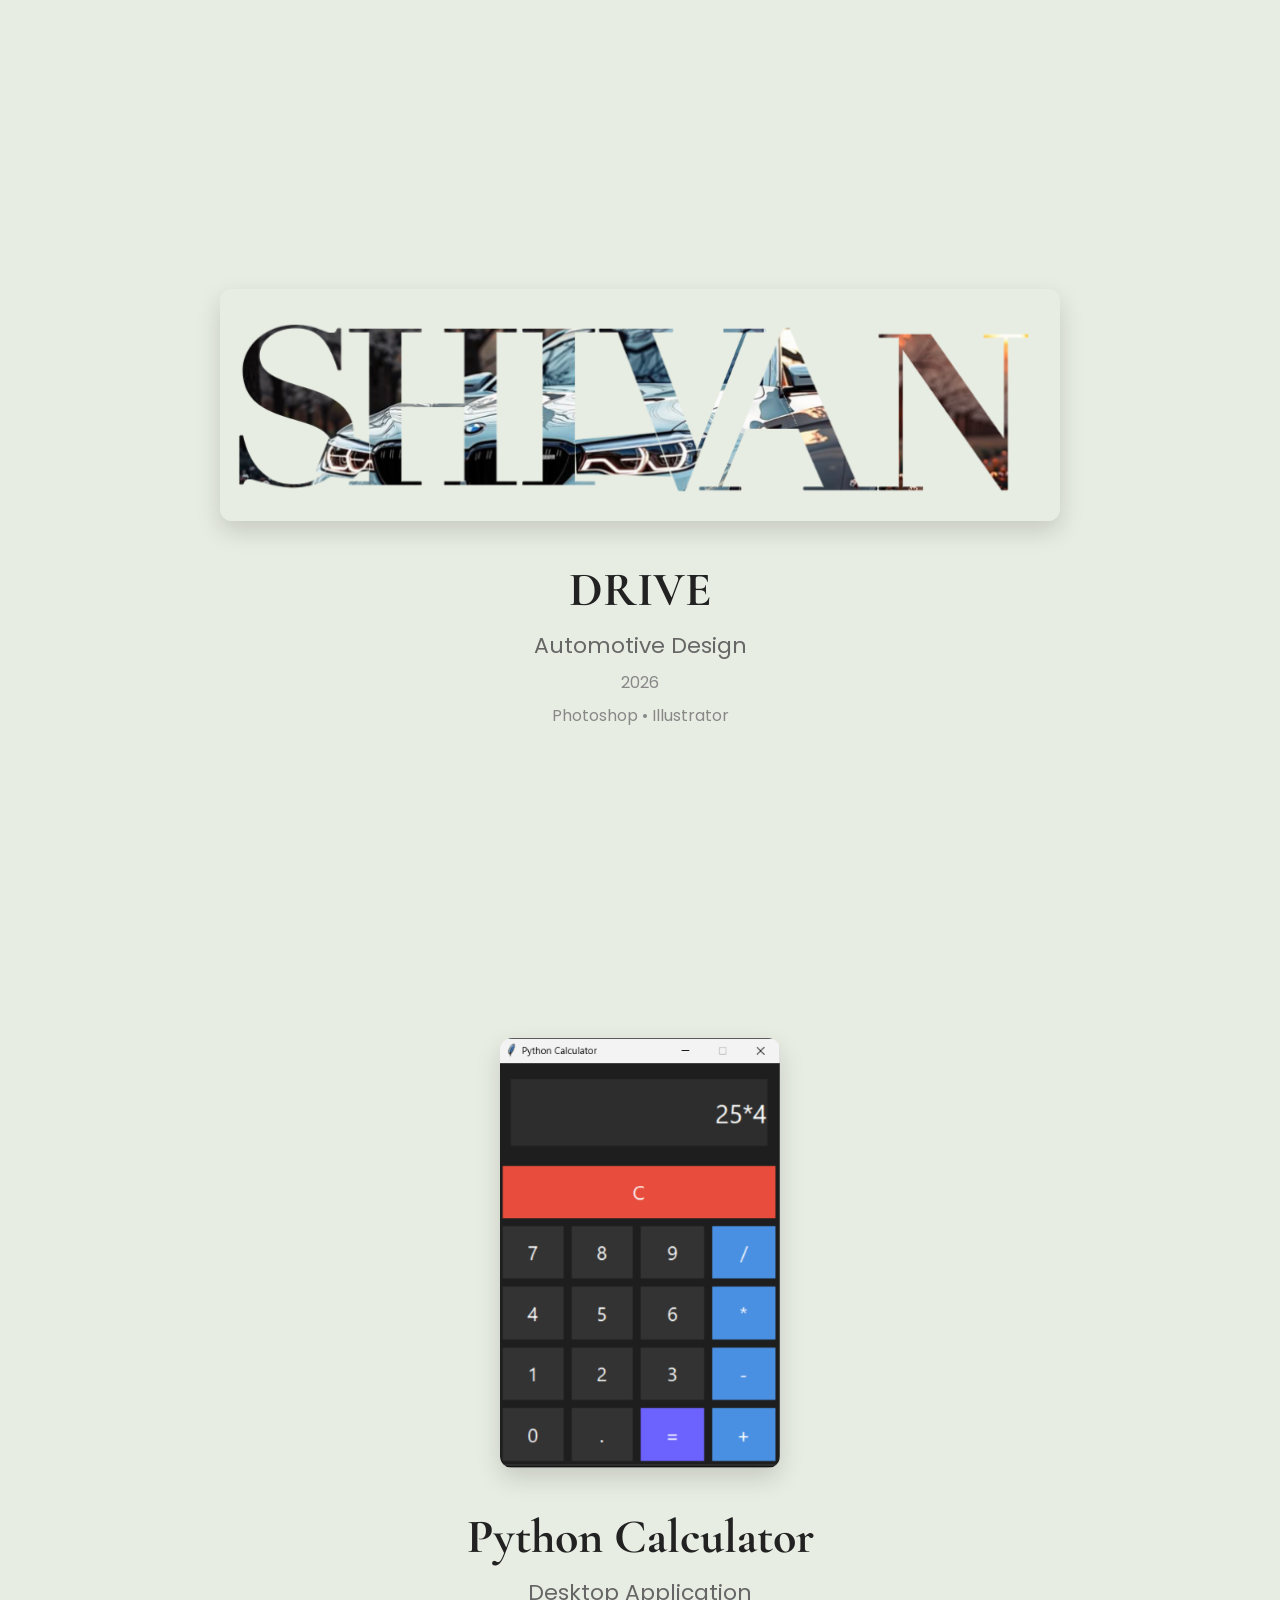
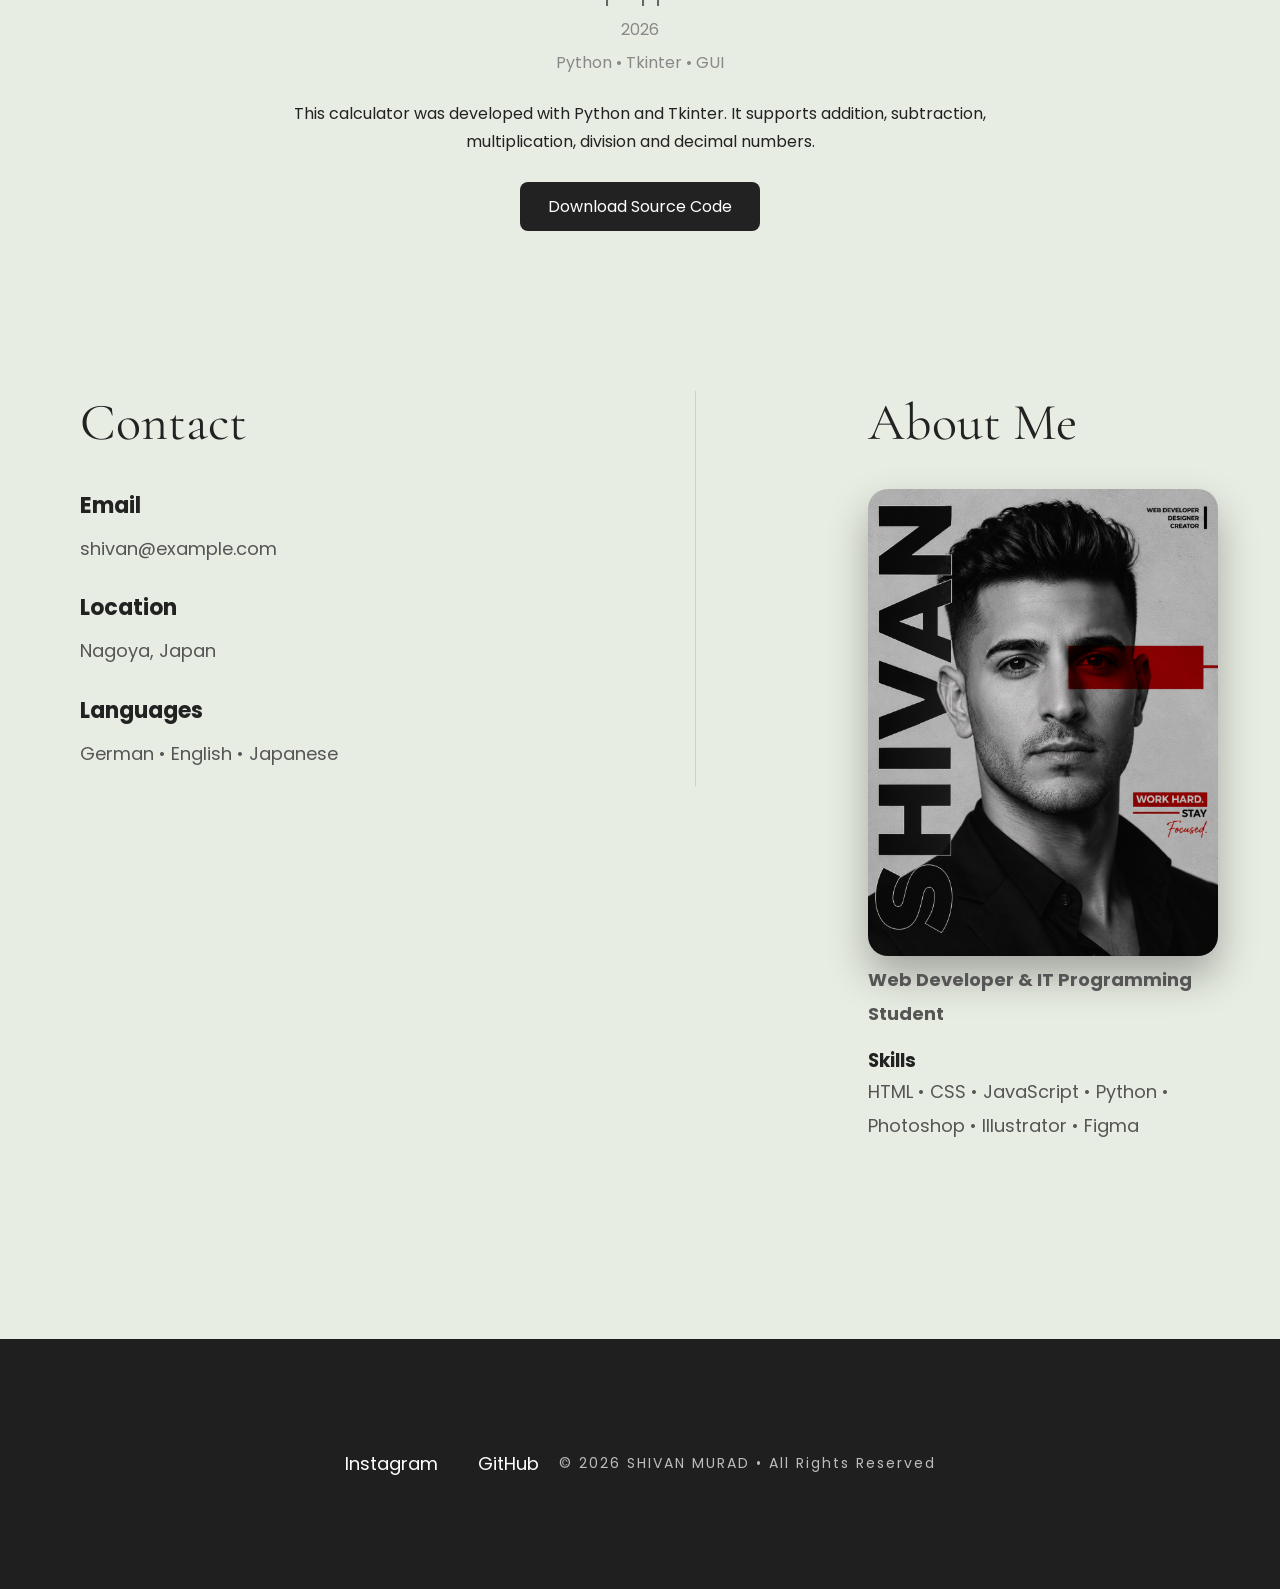
==== commit d7a2d9ed: "Add files via upload" ====
--- a/index.html
+++ b/index.html
@@ -344,6 +344,24 @@
 .poster-pic:hover{
     transform:scale(1.03);
 }
+.project img{
+
+    width:75%;
+    border-radius:12px;
+    box-shadow:0px 10px 25px rgba(0,0,0,.15);
+    transition:0.4s ease;
+    cursor:pointer;
+
+}
+
+.project img.python-image{
+
+    width:350px;
+    max-width:280px;
+    height:auto;
+
+}
+
 @media screen and (max-width: 768px){
 
     nav{
@@ -443,6 +461,31 @@
         height:45px;
         font-size:24px;
     }
+    .python-image{
+
+    width:250px !important;
+    height:auto;
+
+}
+.project img{
+
+width:350px;
+border-radius:12px;
+
+box-shadow:0px 10px 25px rgba(0,0,0,.15);
+
+transition:0.4s ease;
+
+cursor:pointer;
+
+}
+.project img.python-image{
+
+        width:180px;
+        height:auto;
+
+    }
+
 }
 @media screen and (max-width: 768px) {
 
@@ -544,7 +587,9 @@
     </div>
 
     <div class="website">
-        www.shivan-murad-design.com
+     <a href="https://github.com/ilidan23/-_Portfolio.git" target="_blank">
+    GitHubページ
+</a>
     </div>
 
     <div class="title">
@@ -558,9 +603,9 @@
         Building modern websites and future software.
     </div>
 
-    <div class="explore">
-        ↓ Explore my work
-    </div>
+    <a href="#portfolio" class="explore">
+    ↓ Explore my work
+</a>
 
     <div class="hero-image">
         <img src="lion.png" alt="Lion">
@@ -740,6 +785,49 @@
 </div>
 
 </section>
+<section class="project">
+
+    <img src="./python.c.png" class="python-image" alt="Python Calculator">
+
+    <h2>Python Calculator</h2>
+
+    <div class="type">
+        Desktop Application
+    </div>
+
+    <div class="year">
+        2026
+    </div>
+
+    <div class="tools">
+        Python • Tkinter • GUI
+    </div>
+
+    <br>
+
+    <p style="max-width:700px;text-align:center;line-height:1.8;">
+
+        This calculator was developed with Python and Tkinter.
+        It supports addition, subtraction, multiplication,
+        division and decimal numbers.
+
+    </p>
+
+    <br>
+
+    <a href="taschenrechner.py"
+       download
+       style="text-decoration:none;
+              padding:12px 28px;
+              background:#222;
+              color:white;
+              border-radius:8px;">
+
+        Download Source Code
+
+    </a>
+
+</section>
 <section class="info">
 
     <div id="about" class="about">
@@ -774,6 +862,7 @@
     </div>
 
 </section>
+
 
 
 
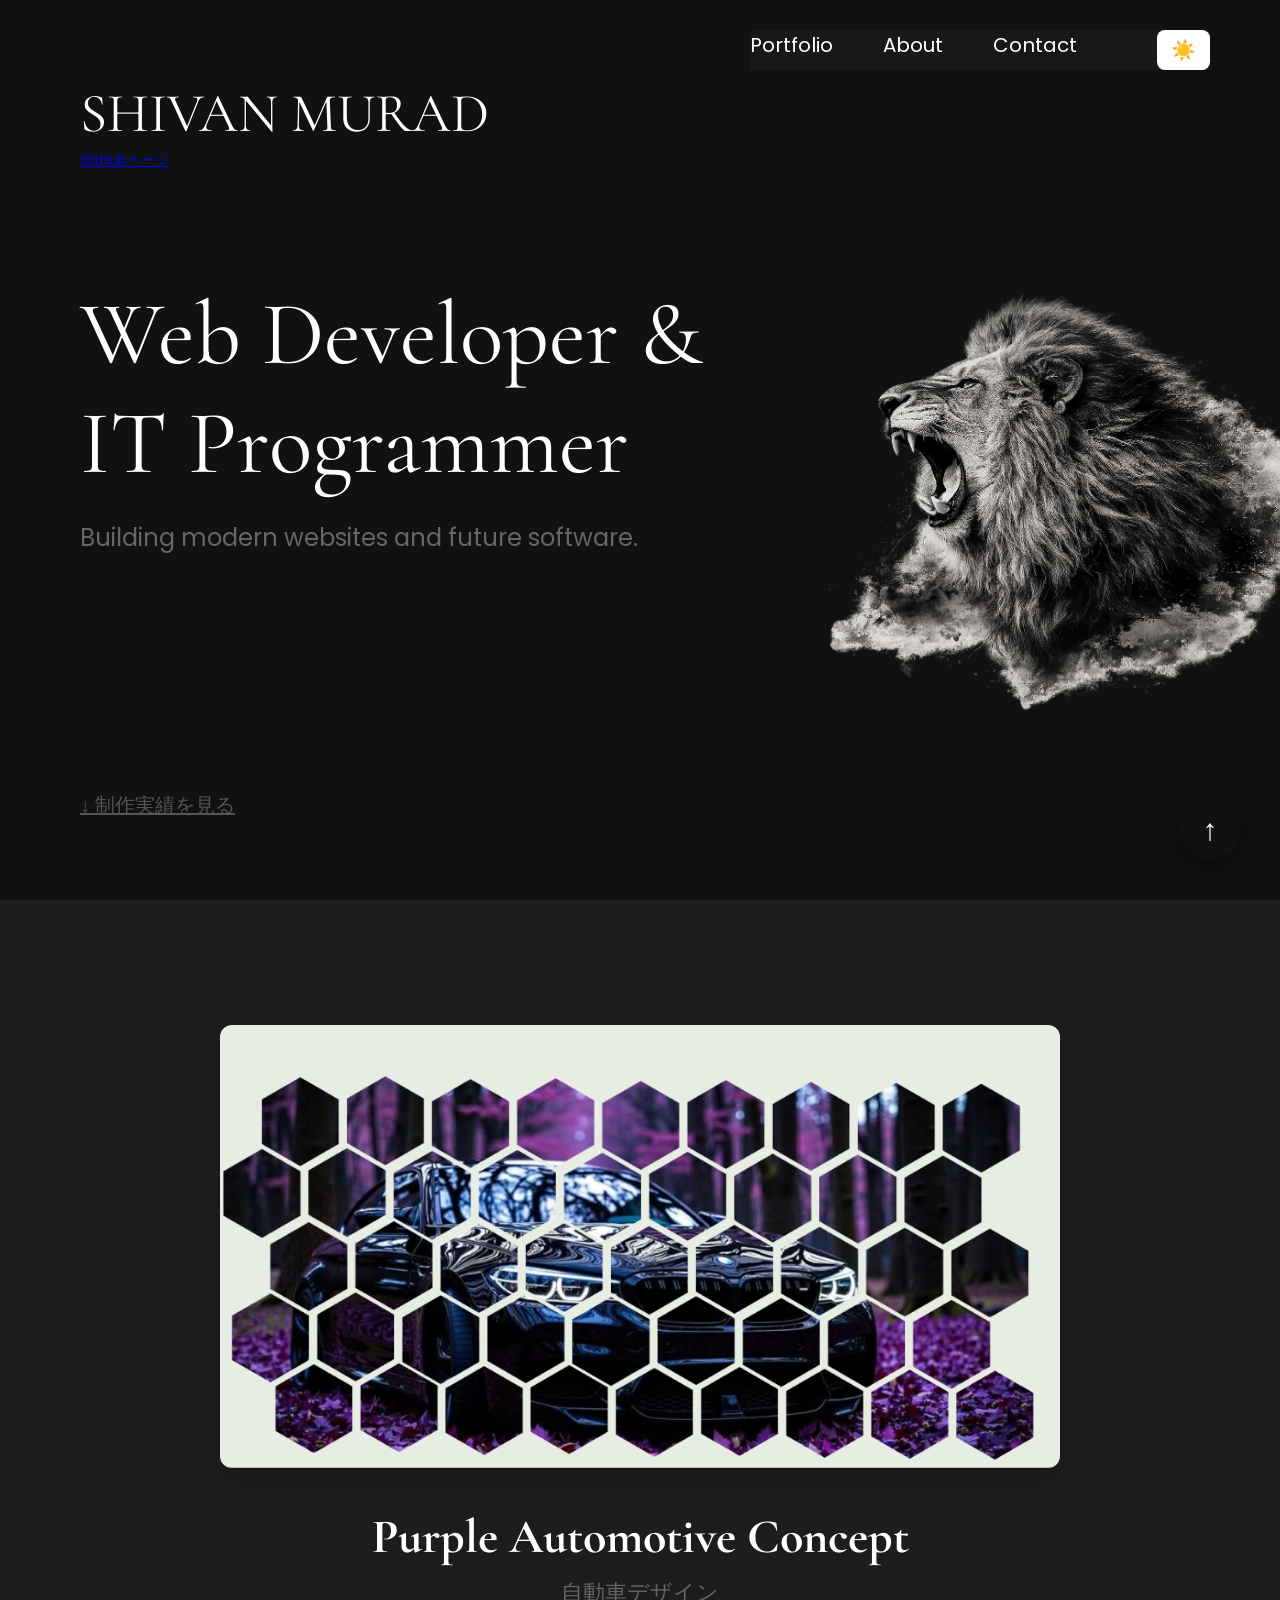
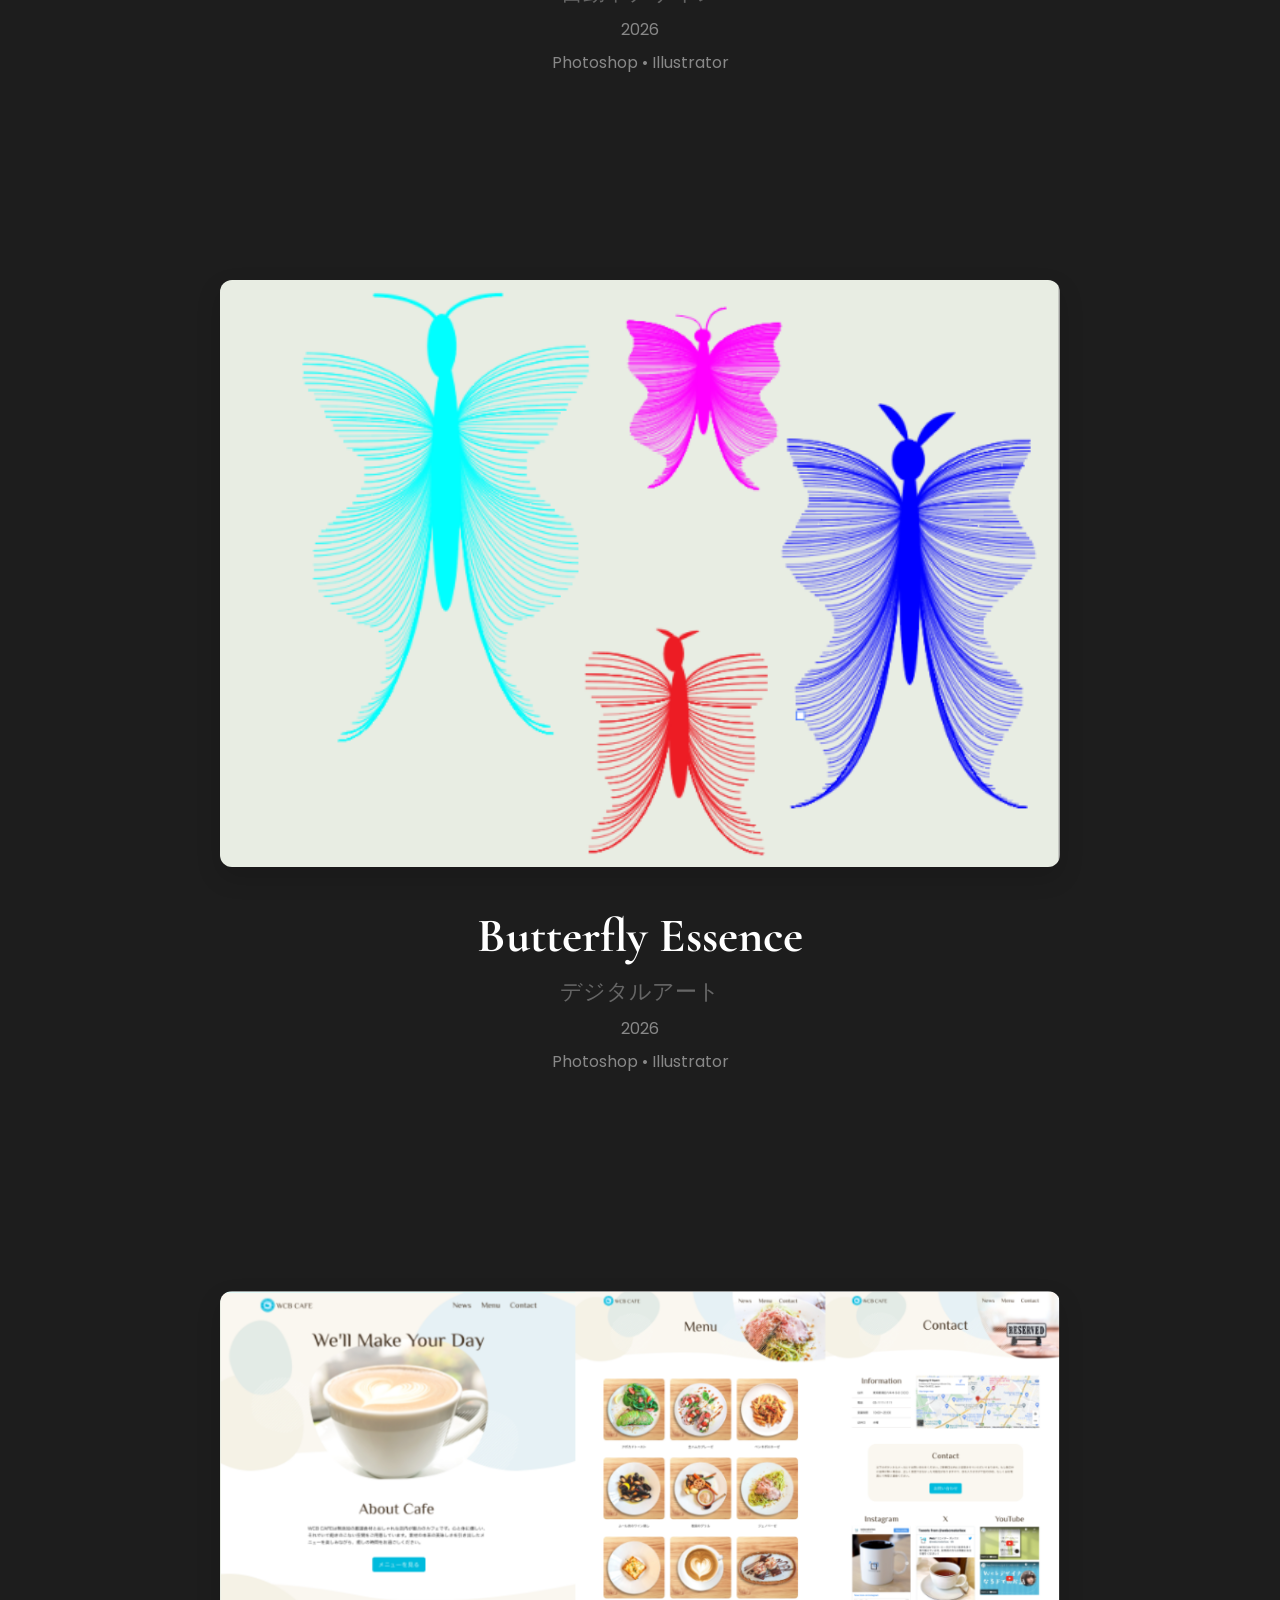
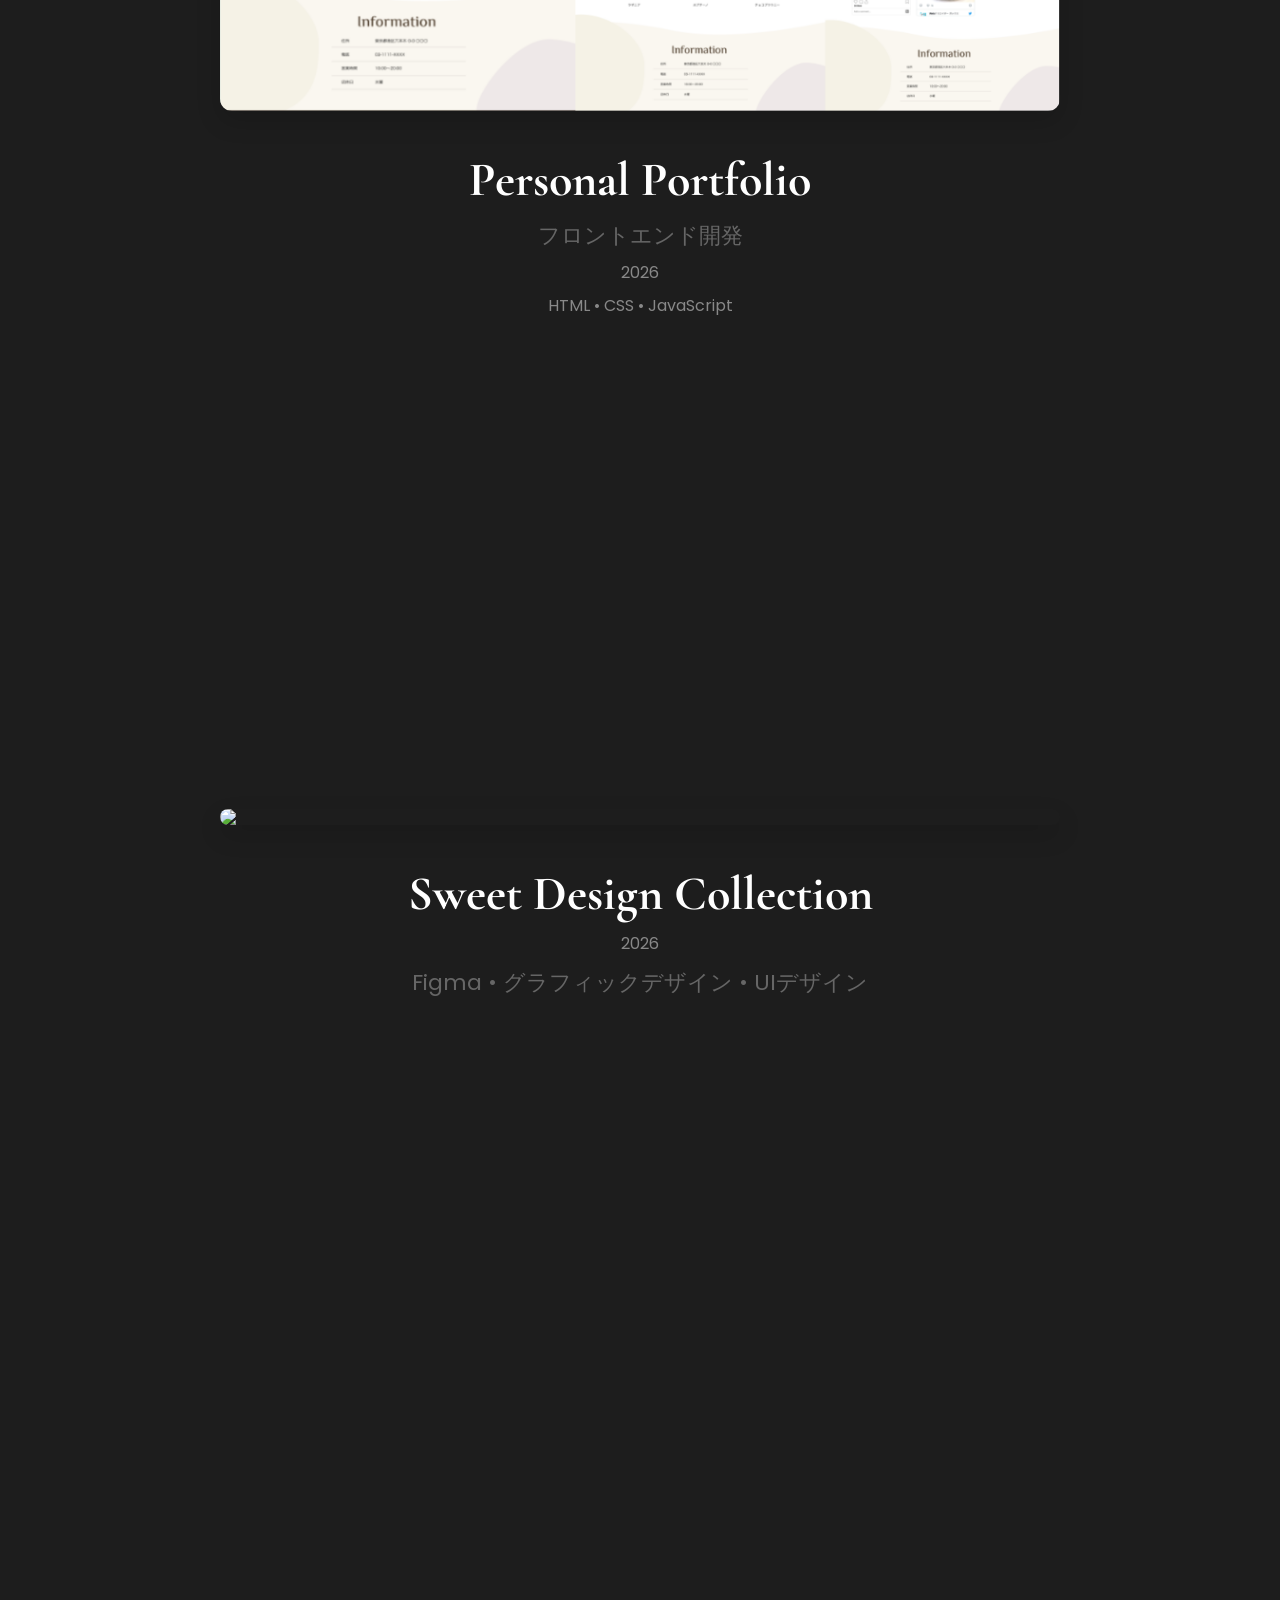
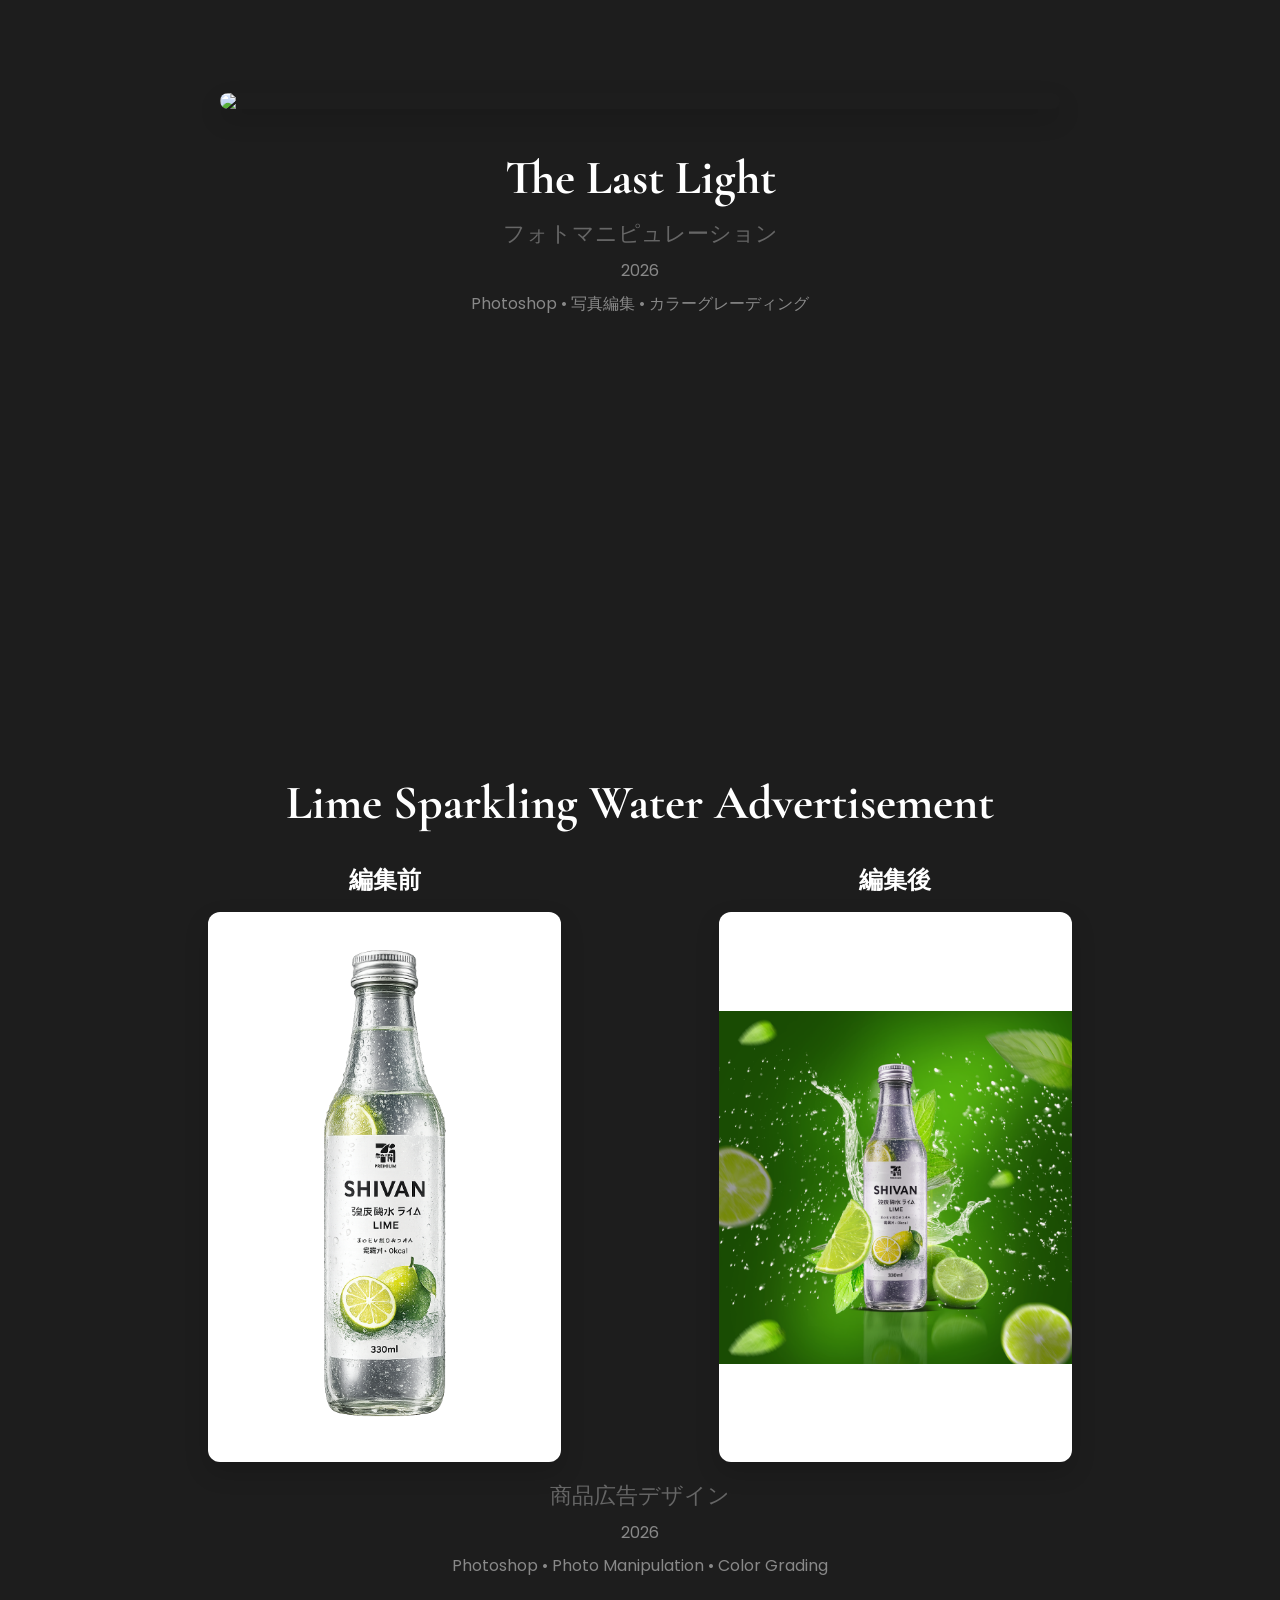
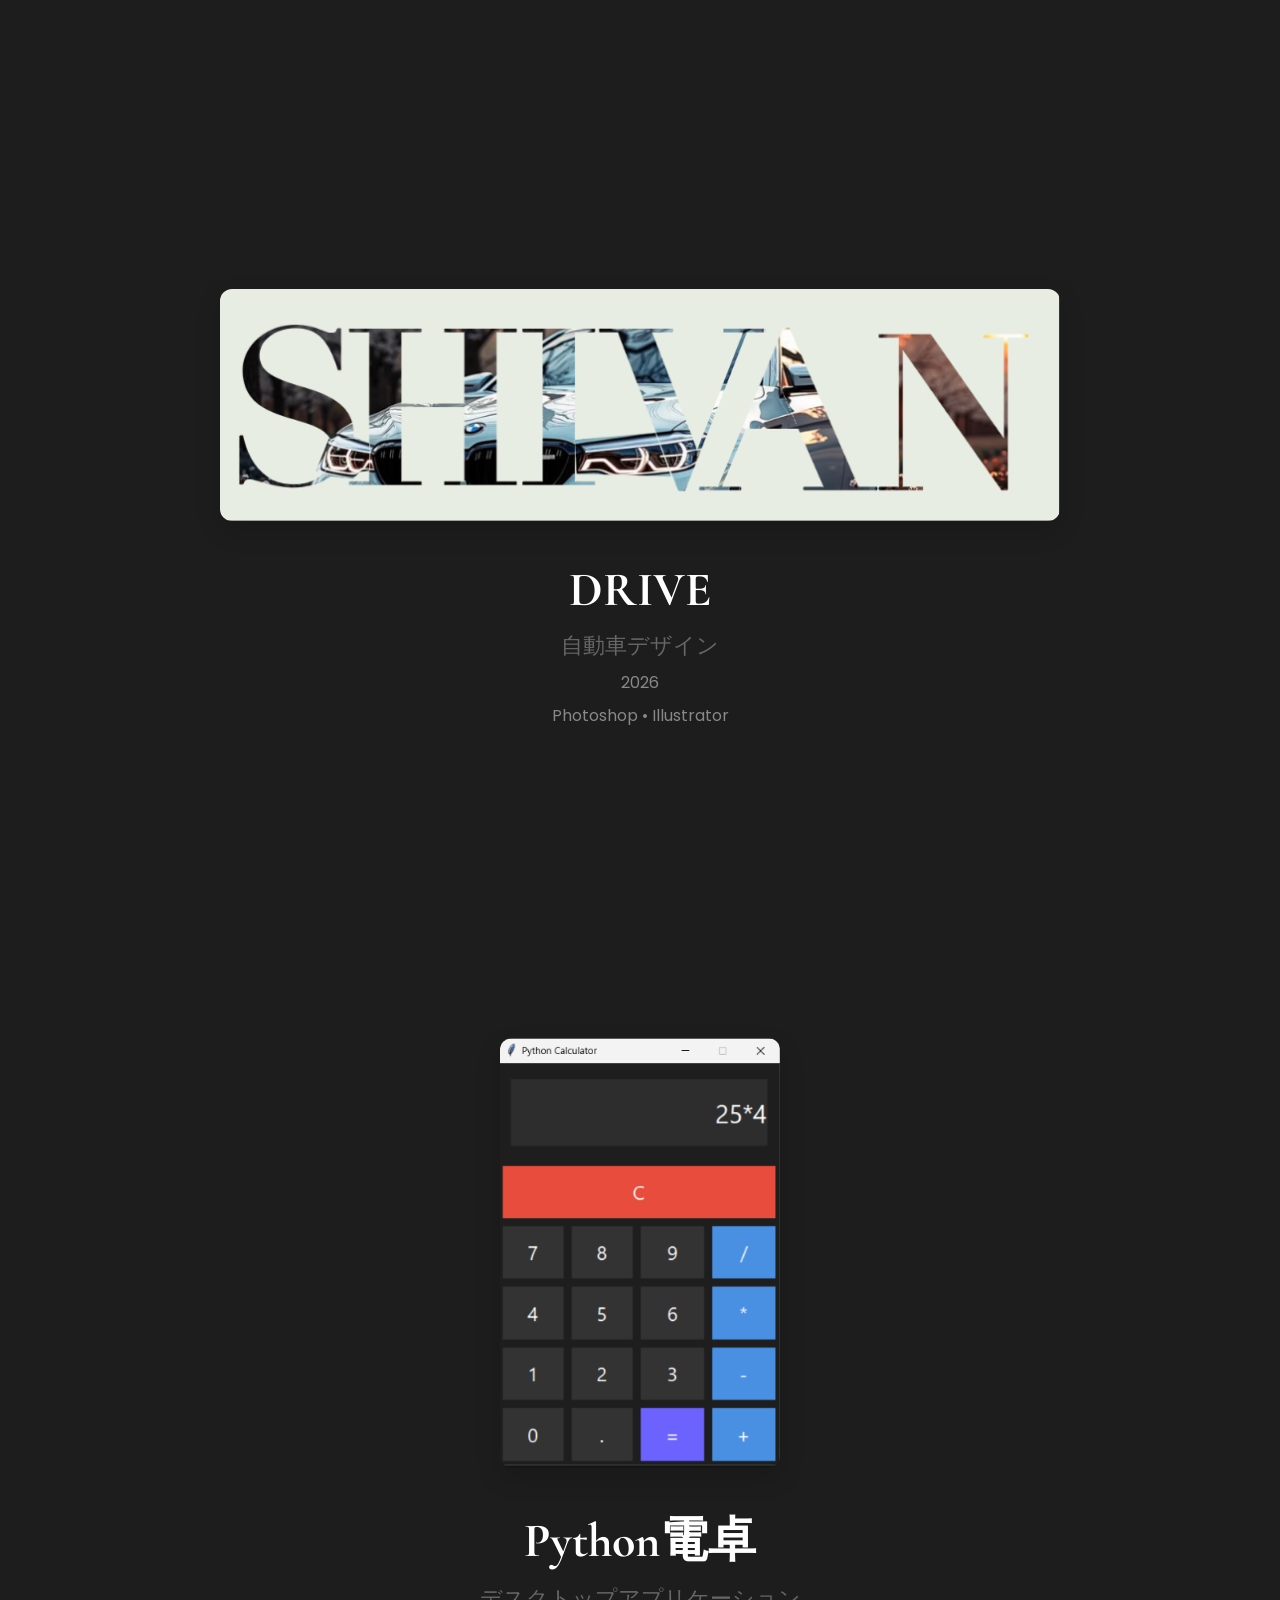
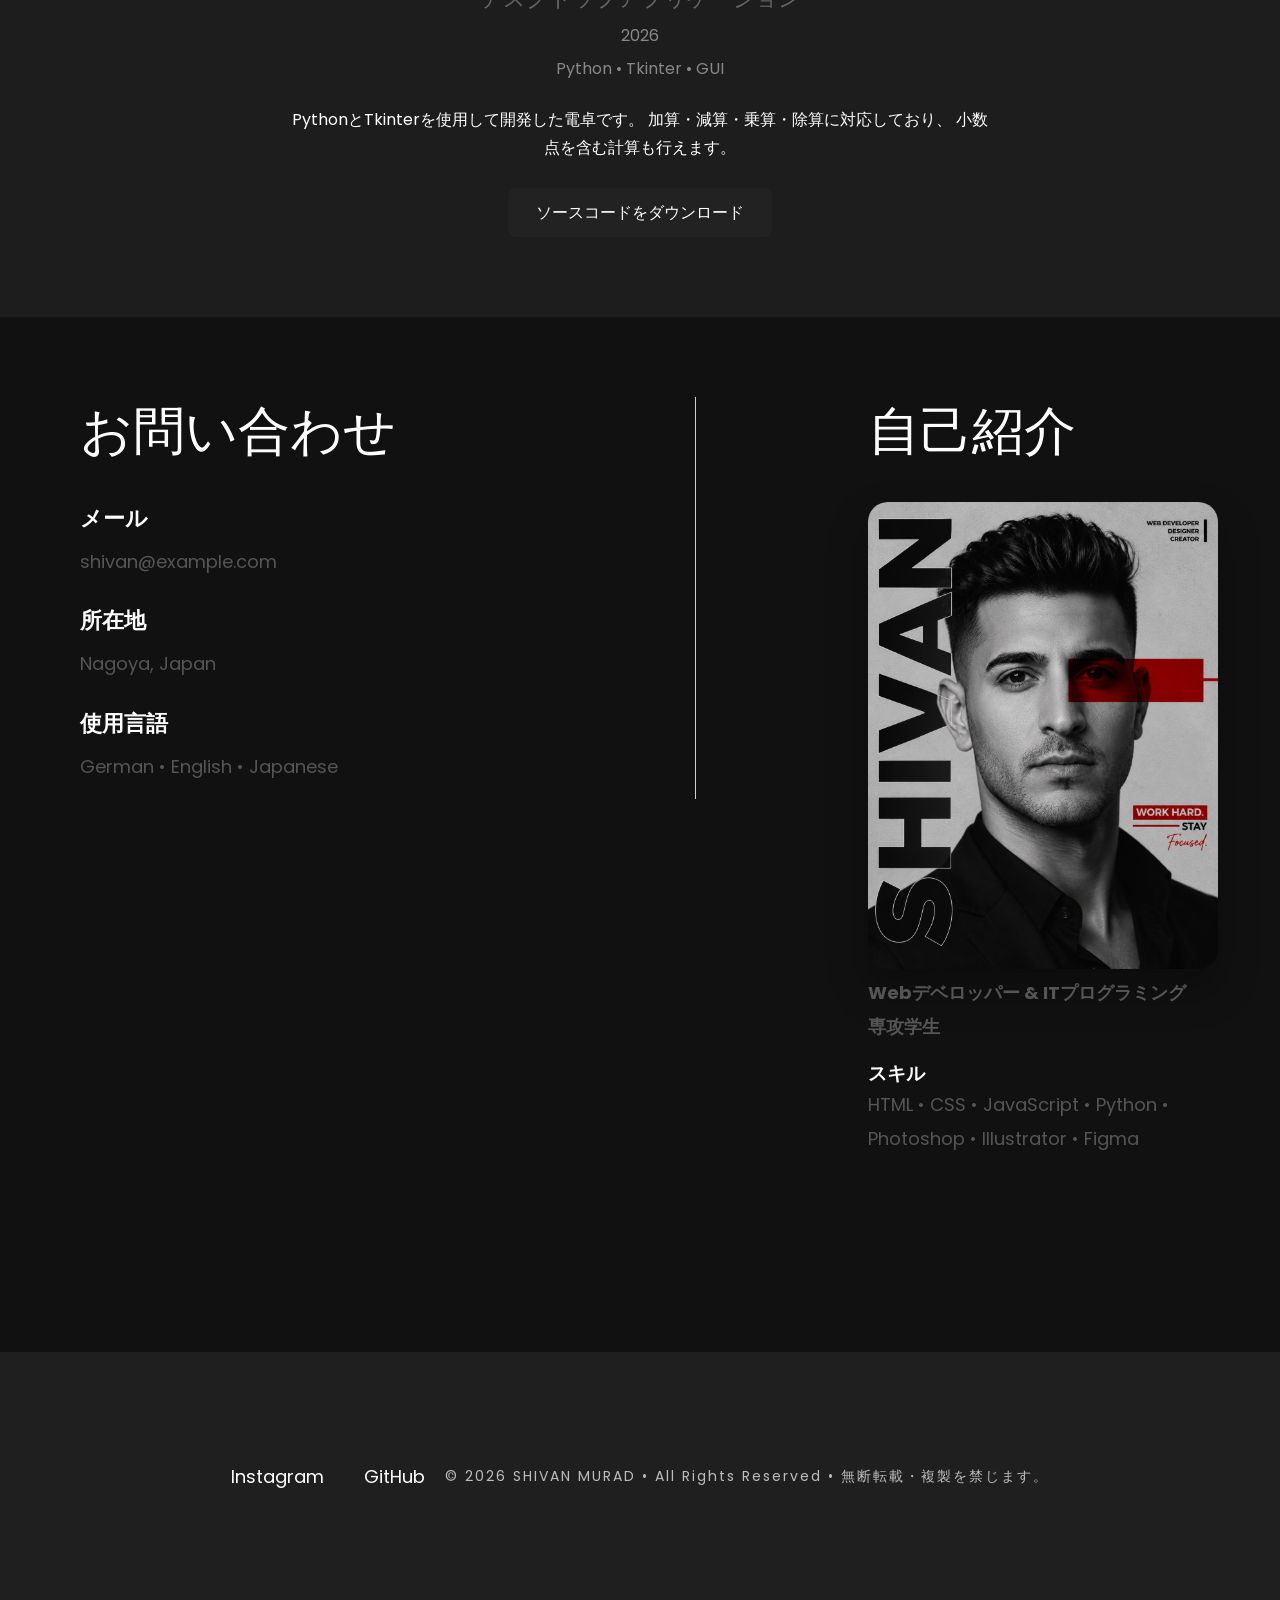
==== commit 21b43169: "Add files via upload" ====
--- a/index.html
+++ b/index.html
@@ -9,566 +9,14 @@
 
 <link href="https://fonts.googleapis.com/css2?family=Cormorant+Garamond:wght@400;600&family=Poppins:wght@300;400;500&display=swap" rel="stylesheet">
 
-<style>
-
-*{
-margin:0;
-padding:0;
-box-sizing:border-box;
-scroll-behavior:smooth;
-}
-
-body{
-
-background:#E8EDE3;
-font-family:Poppins,sans-serif;
-color:#222;
-
-}
-.hero{
-
-    min-height:100vh;
-    position:relative;
-    overflow:hidden;
-    padding:80px;
-
-}
-
-
-
-.line{
-
-    width:70px;
-    height:1px;
-    background:#777;
-    margin:30px 0;
-
-}
-
-.hero-image{
-    position:absolute;
-    right:-50px;
-    bottom:0;
-    width:55%;
-    height:90%;
-    z-index:1;
-    pointer-events:auto;
-    transition: transform 0.25s ease-out;
-    will-change: transform;
-}
-.hero-image:hover{
-    transform: scale(1.03);
-    
-}
-
-
-.hero-image img{
-
-    width:100%;
-    height:100%;
-    object-fit:contain;
-
-}
-
-.explore{
-
-    position:absolute;
-    left:80px;
-    bottom:80px;
-
-    font-size:20px;
-    color:#555;
-
-}
-
-nav{
-    position:fixed;
-    top:30px;
-    right:70px;
-    display:flex;
-    gap:50px;
-    font-size:20px;
-    z-index:10000;
-}
-
-nav a{
-
-text-decoration:none;
-color:#222;
-
-}
-
-section{
-
-min-height:100vh;
-padding:80px;
-
-display:flex;
-flex-direction:column;
-justify-content:center;
-
-}
-
-.name{
-    position:absolute;
-    top:80px;
-    left:80px;
-
-    font-family:"Cormorant Garamond",serif;
-    font-size:55px;
-}
-
-.website{
-    position:absolute;
-    top:150px;
-    left:80px;
-
-    font-size:14px;
-    color:#666;
-}
-
-.title{
-    position:absolute;
-    left:80px;
-    top:280px;
-
-    font-family:"Cormorant Garamond",serif;
-    font-size:90px;
-}
-
-.subtitle{
-    position:absolute;
-    left:80px;
-    top:520px;
-
-    font-size:24px;
-    color:#666;
-}
-
-.explore{
-    position:absolute;
-    left:80px;
-    bottom:80px;
-
-    font-size:20px;
-    color:#555;
-}
-
-.project{
-
-display:flex;
-flex-direction:column;
-align-items:center;
-
-}
-
-.project img{
-
-width:75%;
-border-radius:12px;
-
-box-shadow:0px 10px 25px rgba(0,0,0,.15);
-
-transition:0.4s ease;
-
-cursor:pointer;
-
-}
-.project img:hover{
-
-    transform:translateY(-10px) scale(1.03);
-
-    box-shadow:0px 25px 50px rgba(0,0,0,.35);
-
-}
-.before-after{
-    display:flex;
-    justify-content:center;
-    align-items:flex-start;
-    gap:40px;
-    width:100%;
-    margin-top:30px;
-    flex-wrap:wrap;
-}
-
-.before-after-box{
-    width:42%;
-    text-align:center;
-}
-
-.before-after-box h3{
-    font-size:24px;
-    margin-bottom:15px;
-}
-
-.before-after-box img{
-    width:100%;
-    height:550px;
-    object-fit:contain;
-    background:white;
-    border-radius:15px;
-    box-shadow:0 10px 25px rgba(0,0,0,0.25);
-    transition:0.3s;
-}
-
-.before-after-box img:hover{
-    transform:scale(1.03);
-}
-
-.project h2{
-
-font-family:"Cormorant Garamond",serif;
-font-size:48px;
-margin-top:40px;
-
-}
-
-.type{
-
-font-size:22px;
-color:#666;
-margin-top:10px;
-
-}
-
-.year{
-
-color:#888;
-margin-top:8px;
-
-}
-
-.tools{
-
-color:#888;
-margin-top:8px;
-
-}
-
-footer{
-
-height:250px;
-
-display:flex;
-justify-content:center;
-align-items:center;
-gap:60px;
-
-font-size:22px;
-
-}
-
-footer a{
-
-text-decoration:none;
-color:#222;
-
-}
-#welcome{
-
-position:fixed;
-top:0;
-left:0;
-
-width:100%;
-height:100%;
-
-background:#111;
-color: white;
-
-display:flex;
-justify-content:center;
-align-items:center;
-
-font-family:"Cormorant Garamond",serif;
-font-size:90px;
-
-z-index:9999;
-
-transition:opacity 1.5s;
-}
-
-.hide{
-
-opacity:0;
-pointer-events:none;
-
-}
-.top-button{
-
-    position:fixed;
-
-    right:40px;
-    bottom:40px;
-
-    width:60px;
-    height:60px;
-
-    border-radius:50%;
-
-    background:#111;
-    color:white;
-
-    text-decoration:none;
-
-    display:flex;
-    justify-content:center;
-    align-items:center;
-
-    font-size:30px;
-
-    box-shadow:0px 5px 15px rgba(0,0,0,.3);
-
-    z-index:9999;
-
-    transition:0.3s;
-
-}
-
-.top-button:hover{
-
-    background:#444;
-
-    transform:translateY(-5px);
-
-}
-.poster-pic{
-    width:350px;
-    height:auto;
-    border-radius:20px;
-    object-fit:cover;
-    box-shadow:0 20px 40px rgba(0,0,0,0.3);
-    transition:0.4s;
-}
-
-.poster-pic:hover{
-    transform:scale(1.03);
-}
-.project img{
-
-    width:75%;
-    border-radius:12px;
-    box-shadow:0px 10px 25px rgba(0,0,0,.15);
-    transition:0.4s ease;
-    cursor:pointer;
-
-}
-
-.project img.python-image{
-
-    width:350px;
-    max-width:280px;
-    height:auto;
-
-}
-
-@media screen and (max-width: 768px){
-
-    nav{
-        top:20px;
-        right:20px;
-        gap:18px;
-        font-size:14px;
-    }
-
-    section{
-        padding:30px;
-    }
-
-    .hero{
-        min-height:100vh;
-        padding:30px;
-    }
-
-    .name{
-        top:90px;
-        left:30px;
-        font-size:34px;
-    }
-
-    .website{
-        top:140px;
-        left:30px;
-        font-size:12px;
-    }
-
-    .title{
-        top:230px;
-        left:30px;
-        font-size:55px;
-        line-height:1.1;
-    }
-
-    .subtitle{
-        top:390px;
-        left:30px;
-        font-size:17px;
-        width:80%;
-    }
-
-    .explore{
-        left:30px;
-        bottom:60px;
-        font-size:16px;
-    }
-
-    .hero-image{
-    position:static;
-    width:320px;
-    height:auto;
-    margin:20px auto;
-    opacity:1;
-}
-
-    .project{
-        padding:40px 25px;
-    }
-
-    .project img{
-        width:100%;
-    }
-
-    .project h2{
-        font-size:34px;
-        text-align:center;
-    }
-
-    .type{
-        font-size:18px;
-    }
-
-    .info{
-        flex-direction:column;
-        padding:40px 30px;
-        gap:40px;
-    }
-
-    .about,
-    .contact{
-        width:100%;
-    }
-
-    footer{
-        font-size:14px;
-        padding:30px;
-        text-align:center;
-    }
-
-    .top-button{
-        right:20px;
-        bottom:20px;
-        width:45px;
-        height:45px;
-        font-size:24px;
-    }
-    .python-image{
-
-    width:250px !important;
-    height:auto;
-
-}
-.project img{
-
-width:350px;
-border-radius:12px;
-
-box-shadow:0px 10px 25px rgba(0,0,0,.15);
-
-transition:0.4s ease;
-
-cursor:pointer;
-
-}
-.project img.python-image{
-
-        width:180px;
-        height:auto;
-
-    }
-
-}
-@media screen and (max-width: 768px) {
-
-  body {
-    overflow-x: hidden;
-  }
-
-  .hero {
-    position: relative;
-    min-height: auto;
-    padding: 100px 30px 60px;
-    display: flex;
-    flex-direction: column;
-  }
-
-  .name,
-  .website,
-  .title,
-  .subtitle,
-  .explore,
-  .hero-image {
-    position: static;
-  }
-
-  .name {
-    font-size: 42px;
-    line-height: 0.9;
-    margin-bottom: 15px;
-  }
-
-  .website {
-    font-size: 13px;
-    margin-bottom: 80px;
-  }
-
-  .title {
-    font-size: 60px;
-    line-height: 1;
-    margin-bottom: 25px;
-  }
-
-  .subtitle {
-    font-size: 20px;
-    width: 100%;
-    line-height: 1.4;
-    margin-bottom: 40px;
-  }
-
-  .hero-image {
-    width: 220px;
-    height: auto;
-    opacity: 0.6;
-    margin: 30px auto;
-  }
-
-  .info {
-    display: flex;
-    flex-direction: column;
-  }
-
-  .about,
-  .contact {
-    width: 100%;
-  }
-  .poster-pic{
-    width:100%;
-    max-width:320px;
-    margin:auto;
-}
-.before-after-box{
-    width:100%;
-}
-}
-
-
-</style>
-
 </head>
 
 <body>
-    <div id="welcome">
-
-Welcome to my Portfolio
+  <div id="welcome">
+
+<span class="jp">ようこそ</span><br>
+<span class="name">SHIVAN MURAD</span><br>
+<span class="jp">ポートフォリオへ</span>
 
 </div>
 
@@ -577,6 +25,8 @@
 <a href="#portfolio">Portfolio</a>
 <a href="#about">About</a>
 <a href="#contact">Contact</a>
+
+<button id="theme-toggle">🌙</button>
 
 </nav>
 
@@ -604,7 +54,7 @@
     </div>
 
     <a href="#portfolio" class="explore">
-    ↓ Explore my work
+    ↓ 制作実績を見る
 </a>
 
     <div class="hero-image">
@@ -621,7 +71,7 @@
 
 <div class="type">
 
-Automotive Design
+自動車デザイン
 
 </div>
 
@@ -647,7 +97,7 @@
 
 <div class="type">
 
-Digital Art
+デジタルアート
 
 </div>
 
@@ -675,7 +125,7 @@
 
 <div class="type">
 
-Frontend Development
+フロントエンド開発
 
 </div>
 
@@ -701,7 +151,7 @@
     <p class="year">2026</p>
 
     <p class="type">
-        FIGMA • GRAPHIC DESIGN • UI DESIGN
+        Figma • グラフィックデザイン • UIデザイン
     </p>
 
 </section>
@@ -712,7 +162,7 @@
     <h2>The Last Light</h2>
 
     <div class="type">
-        Photo Manipulation
+       フォトマニピュレーション
     </div>
 
     <div class="year">
@@ -720,7 +170,7 @@
     </div>
 
     <div class="tools">
-        Photoshop • Photo Editing • Color Grading
+        Photoshop • 写真編集 • カラーグレーディング
     </div>
 
 </section>
@@ -732,19 +182,19 @@
     <div class="before-after">
 
         <div class="before-after-box">
-            <h3>Before</h3>
+            <h3>編集前</h3>
             <img src="./flasch7.png">
         </div>
 
         <div class="before-after-box">
-            <h3>After</h3>
+            <h3>編集後</h3>
             <img src="./lemon flasche1.png">
         </div>
 
     </div>
 
     <div class="type">
-        Product Advertisement Design
+        商品広告デザイン
     </div>
 
     <div class="year">
@@ -768,7 +218,7 @@
 
 <div class="type">
 
-Automotive Design 
+自動車デザイン
 
 </div>
 
@@ -789,10 +239,10 @@
 
     <img src="./python.c.png" class="python-image" alt="Python Calculator">
 
-    <h2>Python Calculator</h2>
+    <h2>Python電卓</h2>
 
     <div class="type">
-        Desktop Application
+        デスクトップアプリケーション
     </div>
 
     <div class="year">
@@ -807,9 +257,9 @@
 
     <p style="max-width:700px;text-align:center;line-height:1.8;">
 
-        This calculator was developed with Python and Tkinter.
-        It supports addition, subtraction, multiplication,
-        division and decimal numbers.
+        PythonとTkinterを使用して開発した電卓です。
+        加算・減算・乗算・除算に対応しており、
+        小数点を含む計算も行えます。
 
     </p>
 
@@ -823,7 +273,7 @@
               color:white;
               border-radius:8px;">
 
-        Download Source Code
+        ソースコードをダウンロード
 
     </a>
 
@@ -832,30 +282,29 @@
 
     <div id="about" class="about">
 
-        <h2>Contact</h2>
-
-        <h3>Email</h3>
+        <h2>お問い合わせ</h2>
+
+        <h3>メール</h3>
 <p>shivan@example.com</p>
 
-<h3>Location</h3>
+<h3>所在地</h3>
 <p>Nagoya, Japan</p>
 
-<h3>Languages</h3>
+<h3>使用言語</h3>
 <p>German • English • Japanese</p>
 
     </div>
 
     <div id="contact" class="contact">
 
-        <h2>About Me</h2>
+        <h2>自己紹介</h2>
         <img src="./shivan-poster.png" class="poster-pic">
 
 
-        <p><strong>Web Developer & 
-        
-        IT Programming Student</strong></p>
-
-        <h3>Skills</h3>
+        <p><strong>Webデベロッパー &
+            ITプログラミング専攻学生</strong></p>
+
+        <h3>スキル</h3>
 
 <p>HTML • CSS • JavaScript • Python • Photoshop • Illustrator • Figma</p>
 
@@ -879,20 +328,149 @@
 
         <div class="copyright">
 
-            © 2026 SHIVAN MURAD • All Rights Reserved
+            © 2026 SHIVAN MURAD • All Rights Reserved • 無断転載・複製を禁じます。
 
         </div>
 
     </div>
 
 </footer>
+<div id="farewell-trigger"></div>
+<div id="farewell-screen">
+
+    <div class="farewell-overlay"></div>
+
+    <img src="laterne1.png" class="lantern lantern-left" alt="Laterne">
+
+    <div class="farewell-content">
+
+        <h1>ありがとうございました</h1>
+
+        <p>See you again.</p>
+
+        <h2>SHIVAN MURAD</h2>
+
+        <img src="logo1.png" class="lion-logo" alt="Logo">
+
+    </div>
+
+    <img src="laterne1.png" class="lantern lantern-right" alt="Laterne">
+
+    <div class="petals">
+
+    <img src="sakurablätter.png" class="petal p1">
+    <img src="sakurablätter.png" class="petal p2">
+    <img src="sakurablätter.png" class="petal p3">
+    <img src="sakurablätter.png" class="petal p4">
+    <img src="sakurablätter.png" class="petal p5">
+    <img src="sakurablätter.png" class="petal p6">
+    <img src="sakurablätter.png" class="petal p7">
+    <img src="sakurablätter.png" class="petal p8">
+    <img src="sakurablätter.png" class="petal p9">
+    <img src="sakurablätter.png" class="petal p10">
+
+</div>
+
+</div>
 <script>
 
-setTimeout(function(){
-
-document.getElementById("welcome").classList.add("hide");
-
-},3000);
+// ==============================
+// Welcome Screen
+// ==============================
+
+setTimeout(function () {
+
+    document.getElementById("welcome").classList.add("hide");
+
+}, 3000);
+
+
+// ==============================
+// Dark / Light Mode
+// ==============================
+
+const themeButton = document.getElementById("theme-toggle");
+
+// Beim ersten Besuch automatisch Dark Mode aktivieren
+if (!localStorage.getItem("theme")) {
+
+    localStorage.setItem("theme", "dark");
+
+}
+
+// Gespeichertes Theme laden
+const savedTheme = localStorage.getItem("theme");
+
+if (savedTheme === "dark") {
+
+    document.body.classList.add("dark");
+    themeButton.textContent = "☀️";
+
+} else {
+
+    document.body.classList.remove("dark");
+    themeButton.textContent = "🌙";
+
+}
+
+// Beim Klick umschalten
+themeButton.addEventListener("click", function () {
+
+    document.body.classList.toggle("dark");
+
+    if (document.body.classList.contains("dark")) {
+
+        localStorage.setItem("theme", "dark");
+        themeButton.textContent = "☀️";
+
+    } else {
+
+        localStorage.setItem("theme", "light");
+        themeButton.textContent = "🌙";
+
+    }
+
+});
+// ======================================
+// Farewell Screen
+// ======================================
+
+const farewell = document.getElementById("farewell-screen");
+const trigger = document.getElementById("farewell-trigger");
+
+let isPlaying = false;
+
+const observer = new IntersectionObserver((entries) => {
+
+    entries.forEach(entry => {
+
+        if (entry.isIntersecting && !isPlaying) {
+
+            isPlaying = true;
+
+            setTimeout(() => {
+
+                farewell.classList.add("show");
+
+                setTimeout(() => {
+
+                    farewell.classList.remove("show");
+
+                    isPlaying = false;
+
+                }, 6000);
+
+            }, 600);
+
+        }
+
+    });
+
+}, {
+    threshold: 0.6
+});
+
+observer.observe(trigger);
 
 </script>
 <a href="#" class="top-button">
--- a/style.css
+++ b/style.css
@@ -123,4 +123,1138 @@
 
     font-size:22px;
 
-}+}
+
+
+*{
+margin:0;
+padding:0;
+box-sizing:border-box;
+scroll-behavior:smooth;
+}
+
+body{
+
+background:#E8EDE3;
+font-family:Poppins,sans-serif;
+color:#222;
+
+}
+.hero{
+
+    min-height:100vh;
+    position:relative;
+    overflow:hidden;
+    padding:80px;
+
+}
+
+
+
+.line{
+
+    width:70px;
+    height:1px;
+    background:#777;
+    margin:30px 0;
+
+}
+
+.hero-image{
+    position:absolute;
+    right:-50px;
+    bottom:0;
+    width:55%;
+    height:90%;
+    z-index:1;
+    pointer-events:auto;
+    transition: transform 0.25s ease-out;
+    will-change: transform;
+}
+.hero-image:hover{
+    transform: scale(1.03);
+    
+}
+
+
+.hero-image img{
+
+    width:100%;
+    height:100%;
+    object-fit:contain;
+
+}
+
+.explore{
+
+    position:absolute;
+    left:80px;
+    bottom:80px;
+
+    font-size:20px;
+    color:#555;
+
+}
+
+nav{
+    position:fixed;
+    top:30px;
+    right:70px;
+    display:flex;
+    gap:50px;
+    font-size:20px;
+    z-index:10000;
+}
+
+nav a{
+
+    text-decoration:none;
+    color:#222;
+    transition:0.3s;
+
+}
+
+nav a:hover{
+
+    color:#888;
+
+}
+
+body.dark nav a{
+
+    color:white;
+
+}
+
+body.dark nav a:hover{
+
+    color:#66ccff;
+
+}
+
+section{
+
+min-height:100vh;
+padding:80px;
+
+display:flex;
+flex-direction:column;
+justify-content:center;
+
+}
+
+.name{
+    position:absolute;
+    top:80px;
+    left:80px;
+
+    font-family:"Cormorant Garamond",serif;
+    font-size:55px;
+}
+
+.website{
+    position:absolute;
+    top:150px;
+    left:80px;
+
+    font-size:14px;
+    color:#666;
+}
+
+.title{
+    position:absolute;
+    left:80px;
+    top:280px;
+
+    font-family:"Cormorant Garamond",serif;
+    font-size:90px;
+}
+
+.subtitle{
+    position:absolute;
+    left:80px;
+    top:520px;
+
+    font-size:24px;
+    color:#666;
+}
+
+.explore{
+    position:absolute;
+    left:80px;
+    bottom:80px;
+
+    font-size:20px;
+    color:#555;
+}
+
+.project{
+
+display:flex;
+flex-direction:column;
+align-items:center;
+
+}
+
+.project img{
+
+width:75%;
+border-radius:12px;
+
+box-shadow:0px 10px 25px rgba(0,0,0,.15);
+
+transition:0.4s ease;
+
+cursor:pointer;
+
+}
+.project img:hover{
+
+    transform:translateY(-10px) scale(1.03);
+
+    box-shadow:0px 25px 50px rgba(0,0,0,.35);
+
+}
+.before-after{
+    display:flex;
+    justify-content:center;
+    align-items:flex-start;
+    gap:40px;
+    width:100%;
+    margin-top:30px;
+    flex-wrap:wrap;
+}
+
+.before-after-box{
+    width:42%;
+    text-align:center;
+}
+
+.before-after-box h3{
+    font-size:24px;
+    margin-bottom:15px;
+}
+
+.before-after-box img{
+    width:100%;
+    height:550px;
+    object-fit:contain;
+    background:white;
+    border-radius:15px;
+    box-shadow:0 10px 25px rgba(0,0,0,0.25);
+    transition:0.3s;
+}
+
+.before-after-box img:hover{
+    transform:scale(1.03);
+}
+
+.project h2{
+
+font-family:"Cormorant Garamond",serif;
+font-size:48px;
+margin-top:40px;
+
+}
+
+.type{
+
+font-size:22px;
+color:#666;
+margin-top:10px;
+
+}
+
+.year{
+
+color:#888;
+margin-top:8px;
+
+}
+
+.tools{
+
+color:#888;
+margin-top:8px;
+
+}
+
+footer{
+
+height:250px;
+
+display:flex;
+justify-content:center;
+align-items:center;
+gap:60px;
+
+font-size:22px;
+
+}
+
+footer a{
+
+text-decoration:none;
+color:#222;
+
+}
+#welcome{
+
+    position:fixed;
+    top:0;
+    left:0;
+
+    width:100%;
+    height:100%;
+
+    background:#111;
+    color:white;
+
+    display:flex;
+    justify-content:center;
+    align-items:center;
+
+    text-align:center;
+    line-height:1.3;
+    white-space:pre-line;
+
+    font-size:90px;
+
+    z-index:9999;
+
+    transition:opacity 1.5s;
+
+}
+#welcome .jp{
+
+    font-family:
+        "Hiragino Mincho ProN",
+        "Yu Mincho",
+        serif;
+
+}
+
+#welcome .name{
+
+    font-family:"Cormorant Garamond",serif;
+
+}
+
+.hide{
+
+opacity:0;
+pointer-events:none;
+
+}
+.top-button{
+
+    position:fixed;
+
+    right:40px;
+    bottom:40px;
+
+    width:60px;
+    height:60px;
+
+    border-radius:50%;
+
+    background:#111;
+    color:white;
+
+    text-decoration:none;
+
+    display:flex;
+    justify-content:center;
+    align-items:center;
+
+    font-size:30px;
+
+    box-shadow:0px 5px 15px rgba(0,0,0,.3);
+
+    z-index:9999;
+
+    transition:0.3s;
+
+}
+
+.top-button:hover{
+
+    background:#444;
+
+    transform:translateY(-5px);
+
+}
+.poster-pic{
+    width:350px;
+    height:auto;
+    border-radius:20px;
+    object-fit:cover;
+    box-shadow:0 20px 40px rgba(0,0,0,0.3);
+    transition:0.4s;
+}
+
+.poster-pic:hover{
+    transform:scale(1.03);
+}
+.project img{
+
+    width:75%;
+    border-radius:12px;
+    box-shadow:0px 10px 25px rgba(0,0,0,.15);
+    transition:0.4s ease;
+    cursor:pointer;
+
+}
+
+.project img.python-image{
+
+    width:350px;
+    max-width:280px;
+    height:auto;
+
+}
+/* Light Mode */
+
+body{
+    background:white;
+    color:#111;
+    transition:0.4s;
+}
+
+/* Dark Mode */
+
+body.dark{
+
+    background:#111;
+    color:white;
+
+}
+
+/* Navigation */
+
+body.dark nav{
+
+    background:#181818;
+
+}
+body.dark nav a{
+
+    color:white;
+
+}
+
+/* Projekte */
+
+body.dark .project{
+
+    background:#1d1d1d;
+
+}
+
+/* Button */
+
+#theme-toggle{
+
+    margin-left:30px;
+    padding:8px 14px;
+    border:none;
+    border-radius:8px;
+    cursor:pointer;
+    font-size:20px;
+    background:#333;
+    color:white;
+    transition:.3s;
+
+}
+
+#theme-toggle:hover{
+
+    transform:scale(1.08);
+
+}
+body.dark #theme-toggle{
+
+    background:white;
+    color:#111;
+
+}
+/* ====================================== */
+/* Farewell Screen */
+/* ====================================== */
+
+#farewell-screen{
+
+    position:fixed;
+
+    top:0;
+    left:0;
+
+    width:100%;
+    height:100%;
+
+    display:flex;
+
+    justify-content:center;
+    align-items:center;
+
+    overflow:hidden;
+
+    opacity:0;
+    visibility:hidden;
+
+    transition:1s;
+
+    z-index:999999;
+
+}
+
+#farewell-screen.show{
+
+    opacity:1;
+    visibility:visible;
+
+}
+
+.farewell-overlay{
+
+    position:absolute;
+
+    width:100%;
+    height:100%;
+
+    background:rgba(0,0,0,.93);
+
+}
+
+.farewell-content{
+
+    position:relative;
+
+    z-index:5;
+
+    text-align:center;
+
+    color:white;
+
+}
+.farewell-content h1,
+.farewell-content p,
+.farewell-content h2,
+.lion-logo{
+
+    opacity:0;
+
+    transform:translateY(40px);
+
+}
+
+
+#farewell-screen.show .farewell-content{
+
+    opacity:1;
+
+    transform:translateY(0);
+
+}
+.farewell-content h1{
+
+    font-size:72px;
+
+    color:#ff5a5a;
+
+    font-family:
+
+    "Hiragino Mincho ProN",
+
+    "Yu Mincho",
+
+    serif;
+
+    margin-bottom:30px;
+
+}
+
+.farewell-content p{
+
+    font-size:30px;
+
+    margin-bottom:25px;
+
+    letter-spacing:4px;
+
+}
+
+.farewell-content h2{
+
+    font-size:44px;
+
+    font-family:"Cormorant Garamond",serif;
+
+    margin-bottom:30px;
+
+}
+
+.lion-logo{
+
+    width:300px;
+
+    opacity:0;
+
+    transform:scale(.5);
+
+    transition:2s;
+     filter:drop-shadow(0 0 15px rgba(255,40,40,.5));
+
+}
+#farewell-screen.show .lion-logo{
+
+    opacity:1;
+
+    transform:scale(1);
+
+}
+
+.lantern{
+
+    position:absolute;
+
+    width:320px;
+
+    z-index:3;
+
+    opacity:0;
+
+    transition:2.2s ease;
+
+    filter:drop-shadow(0 0 12px rgba(255,0,0,.4));
+
+}
+
+.lantern-left{
+
+    left:-450px;
+
+}
+
+.lantern-right{
+
+    right:-450px;
+
+}
+#farewell-screen.show .lantern-left{
+
+    left:80px;
+
+    opacity:1;
+
+    animation:
+        lanternFloat 4s ease-in-out infinite,
+        lanternGlow 3s ease-in-out infinite;
+
+}
+
+#farewell-screen.show .lantern-right{
+
+    right:80px;
+
+    opacity:1;
+
+    animation:
+        lanternFloat 4s ease-in-out infinite,
+        lanternGlow 3s ease-in-out infinite;
+
+}
+
+.petals{
+
+    position:absolute;
+
+    width:100%;
+
+    height:100%;
+
+    object-fit:cover;
+
+    pointer-events:none;
+
+    opacity:.75;
+
+}
+#farewell-screen.show h1{
+
+    animation:titleFade .9s forwards;
+    animation-delay:.8s;
+
+}
+
+#farewell-screen.show p{
+
+    animation:titleFade .9s forwards;
+    animation-delay:1.7s;
+
+}
+
+#farewell-screen.show h2{
+
+    animation:titleFade .9s forwards;
+    animation-delay:2.5s;
+
+}
+
+#farewell-screen.show .lion-logo{
+
+    animation:titleFade .9s forwards;
+    animation-delay:3.3s;
+
+}
+/* ====================================== */
+/* Sakura Petals */
+/* ====================================== */
+
+.petals{
+
+    position:absolute;
+
+    top:0;
+    left:0;
+
+    width:100%;
+    height:100%;
+
+    overflow:hidden;
+
+    pointer-events:none;
+
+    z-index:4;
+
+}
+
+.petal{
+
+    position:absolute;
+
+    width:45px;
+
+    opacity:0;
+
+}
+.p1{
+
+    left:5%;
+    animation:sakuraFall 9s linear infinite;
+    animation-delay:.5s;
+
+}
+
+.p2{
+
+    left:15%;
+    width:30px;
+    animation:sakuraFall 11s linear infinite;
+    animation-delay:2s;
+
+}
+
+.p3{
+
+    left:28%;
+    width:40px;
+    animation:sakuraFall 8s linear infinite;
+    animation-delay:1.3s;
+
+}
+
+.p4{
+
+    left:42%;
+    width:55px;
+    animation:sakuraFall 10s linear infinite;
+    animation-delay:3.2s;
+
+}
+
+.p5{
+
+    left:58%;
+    width:35px;
+    animation:sakuraFall 9.5s linear infinite;
+    animation-delay:.8s;
+
+}
+
+.p6{
+
+    left:70%;
+    width:45px;
+    animation:sakuraFall 12s linear infinite;
+    animation-delay:2.8s;
+
+}
+
+.p7{
+
+    left:78%;
+    width:30px;
+    animation:sakuraFall 8.5s linear infinite;
+    animation-delay:1.6s;
+
+}
+
+.p8{
+
+    left:86%;
+    width:50px;
+    animation:sakuraFall 10.5s linear infinite;
+    animation-delay:4s;
+
+}
+
+.p9{
+
+    left:92%;
+    width:36px;
+    animation:sakuraFall 9s linear infinite;
+    animation-delay:2.5s;
+
+}
+
+.p10{
+
+    left:50%;
+    width:42px;
+    animation:sakuraFall 11.5s linear infinite;
+    animation-delay:5s;
+
+}
+@keyframes sakuraFall{
+
+    0%{
+
+        transform:translateY(-120px) rotate(0deg);
+
+        opacity:0;
+
+    }
+
+    10%{
+
+        opacity:1;
+
+    }
+
+    100%{
+
+        transform:translateY(110vh) rotate(720deg);
+
+        opacity:0;
+
+    }
+
+}
+@keyframes titleFade{
+
+    from{
+
+        opacity:0;
+
+        transform:translateY(40px);
+
+    }
+
+    to{
+
+        opacity:1;
+
+        transform:translateY(0);
+
+    }
+
+}
+@keyframes lanternFloat{
+
+    0%{
+
+        transform:translateY(0px);
+
+    }
+
+    50%{
+
+        transform:translateY(-6px);
+
+    }
+
+    100%{
+
+        transform:translateY(0px);
+
+    }
+
+}
+@keyframes lanternGlow{
+
+    0%{
+
+        filter:drop-shadow(0 0 8px rgba(255,0,0,.35));
+
+    }
+
+    50%{
+
+        filter:drop-shadow(0 0 35px rgba(255,60,60,.95));
+
+    }
+
+    100%{
+
+        filter:drop-shadow(0 0 8px rgba(255,0,0,.35));
+
+    }
+
+}
+
+
+@media screen and (max-width: 768px){
+
+    nav{
+        top:20px;
+        right:20px;
+        gap:18px;
+        font-size:14px;
+    }
+
+    section{
+        padding:30px;
+    }
+
+    .hero{
+        min-height:100vh;
+        padding:30px;
+    }
+
+    .name{
+        top:90px;
+        left:30px;
+        font-size:34px;
+    }
+
+    .website{
+        top:140px;
+        left:30px;
+        font-size:12px;
+    }
+
+    .title{
+        top:230px;
+        left:30px;
+        font-size:55px;
+        line-height:1.1;
+    }
+
+    .subtitle{
+        top:390px;
+        left:30px;
+        font-size:17px;
+        width:80%;
+    }
+
+    .explore{
+        left:30px;
+        bottom:60px;
+        font-size:16px;
+    }
+
+    .hero-image{
+    position:static;
+    width:320px;
+    height:auto;
+    margin:20px auto;
+    opacity:1;
+}
+
+    .project{
+        padding:40px 25px;
+    }
+
+    .project img{
+        width:100%;
+    }
+
+    .project h2{
+        font-size:34px;
+        text-align:center;
+    }
+
+    .type{
+        font-size:18px;
+    }
+
+    .info{
+        flex-direction:column;
+        padding:40px 30px;
+        gap:40px;
+    }
+
+    .about,
+    .contact{
+        width:100%;
+    }
+
+    footer{
+        font-size:14px;
+        padding:30px;
+        text-align:center;
+    }
+
+    .top-button{
+        right:20px;
+        bottom:20px;
+        width:45px;
+        height:45px;
+        font-size:24px;
+    }
+    .python-image{
+
+    width:250px !important;
+    height:auto;
+
+}
+.project img{
+
+width:350px;
+border-radius:12px;
+
+box-shadow:0px 10px 25px rgba(0,0,0,.15);
+
+transition:0.4s ease;
+
+cursor:pointer;
+
+}
+.project img.python-image{
+
+        width:180px;
+        height:auto;
+
+    }
+
+}
+@media screen and (max-width: 768px) {
+
+  body {
+    overflow-x: hidden;
+  }
+
+  .hero {
+    position: relative;
+    min-height: auto;
+    padding: 100px 30px 60px;
+    display: flex;
+    flex-direction: column;
+  }
+
+  .name,
+  .website,
+  .title,
+  .subtitle,
+  .explore,
+  .hero-image {
+    position: static;
+  }
+
+  .name {
+    font-size: 42px;
+    line-height: 0.9;
+    margin-bottom: 15px;
+  }
+
+  .website {
+    font-size: 13px;
+    margin-bottom: 80px;
+  }
+
+  .title {
+    font-size: 60px;
+    line-height: 1;
+    margin-bottom: 25px;
+  }
+
+  .subtitle {
+    font-size: 20px;
+    width: 100%;
+    line-height: 1.4;
+    margin-bottom: 40px;
+  }
+
+  .hero-image {
+    width: 220px;
+    height: auto;
+    opacity: 0.6;
+    margin: 30px auto;
+  }
+
+  .info {
+    display: flex;
+    flex-direction: column;
+  }
+
+  .about,
+  .contact {
+    width: 100%;
+  }
+  .poster-pic{
+    width:100%;
+    max-width:320px;
+    margin:auto;
+}
+.before-after-box{
+    width:100%;
+}
+}
+/* ============================= */
+/* Farewell Screen Mobile */
+/* ============================= */
+
+.farewell-content h1{
+
+    font-size:42px;
+
+}
+
+.farewell-content p{
+
+    font-size:20px;
+
+    letter-spacing:2px;
+
+}
+
+.farewell-content h2{
+
+    font-size:30px;
+
+}
+
+.lion-logo{
+
+    width:140px;
+
+}
+
+.lantern{
+
+    width:180px;
+
+}
+
+#farewell-screen.show .lantern-left{
+
+    left:-30px;
+
+}
+
+#farewell-screen.show .lantern-right{
+
+    right:-30px;
+
+}
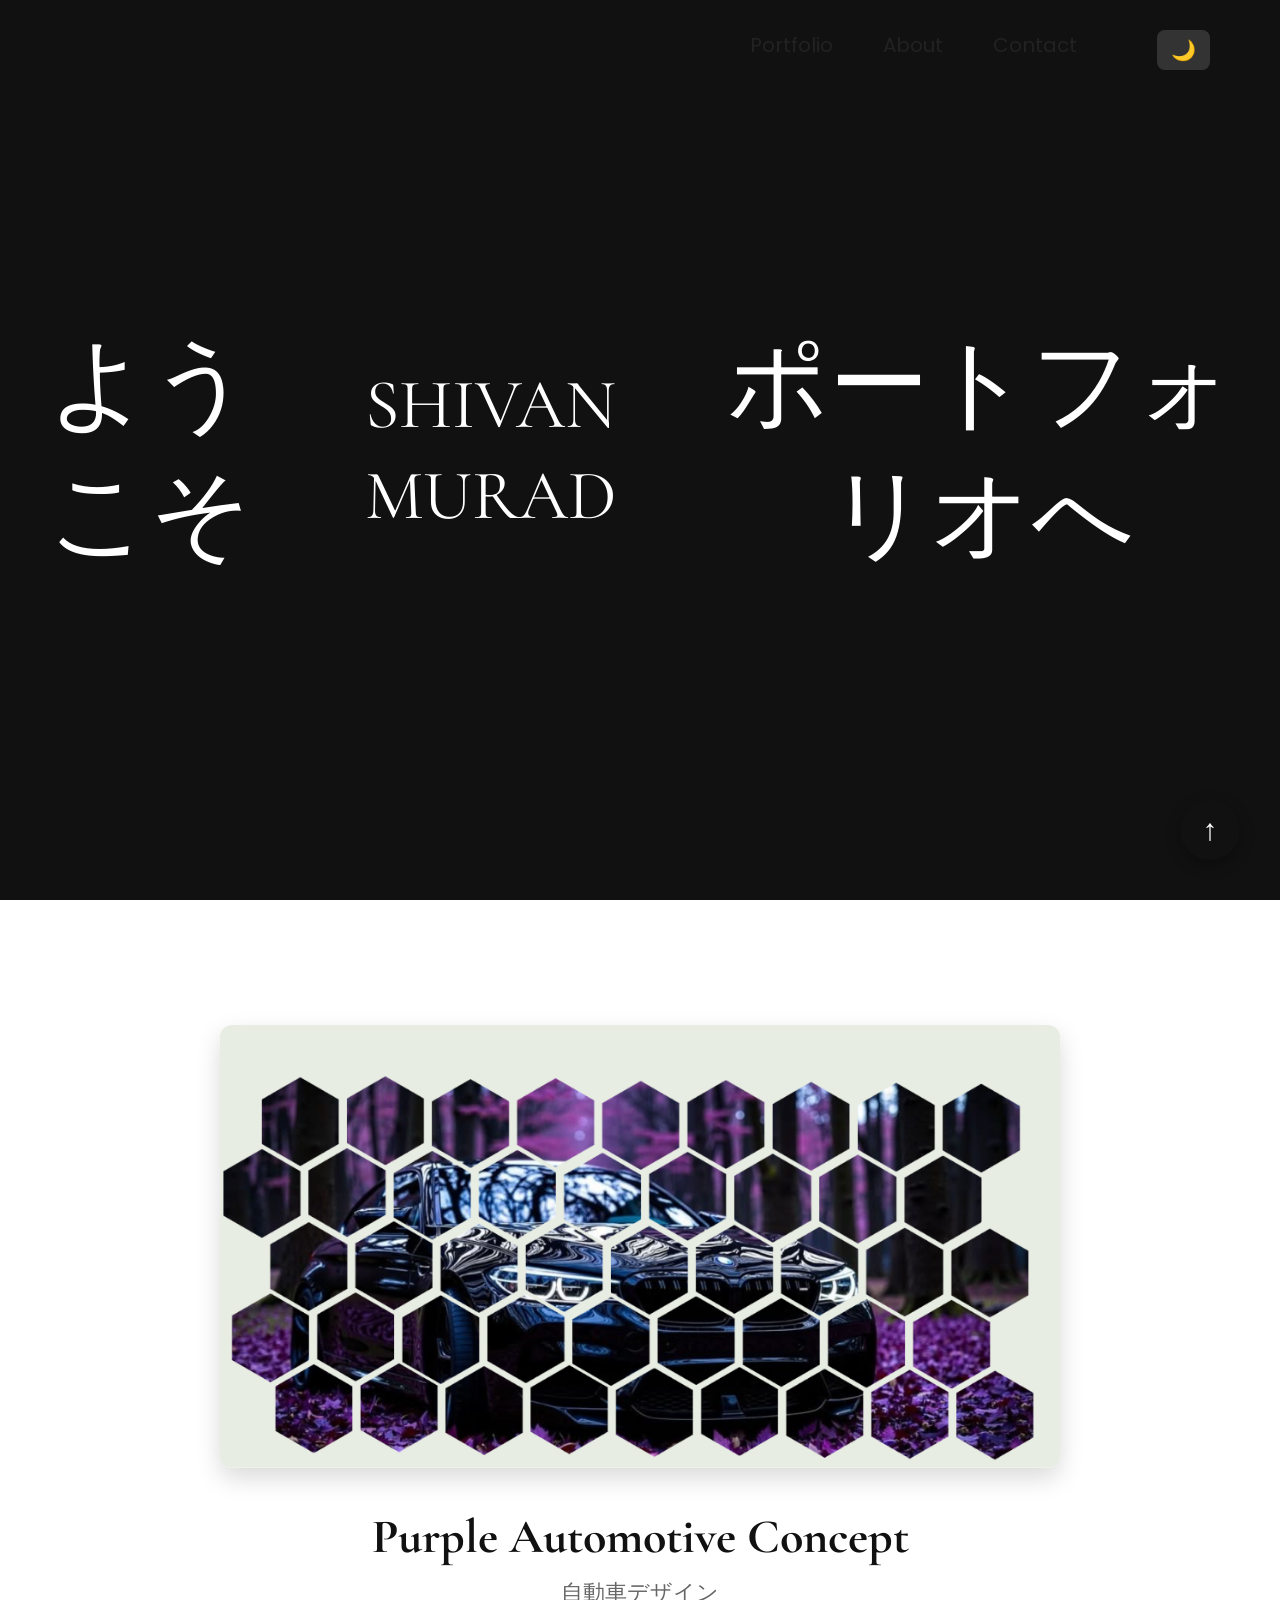
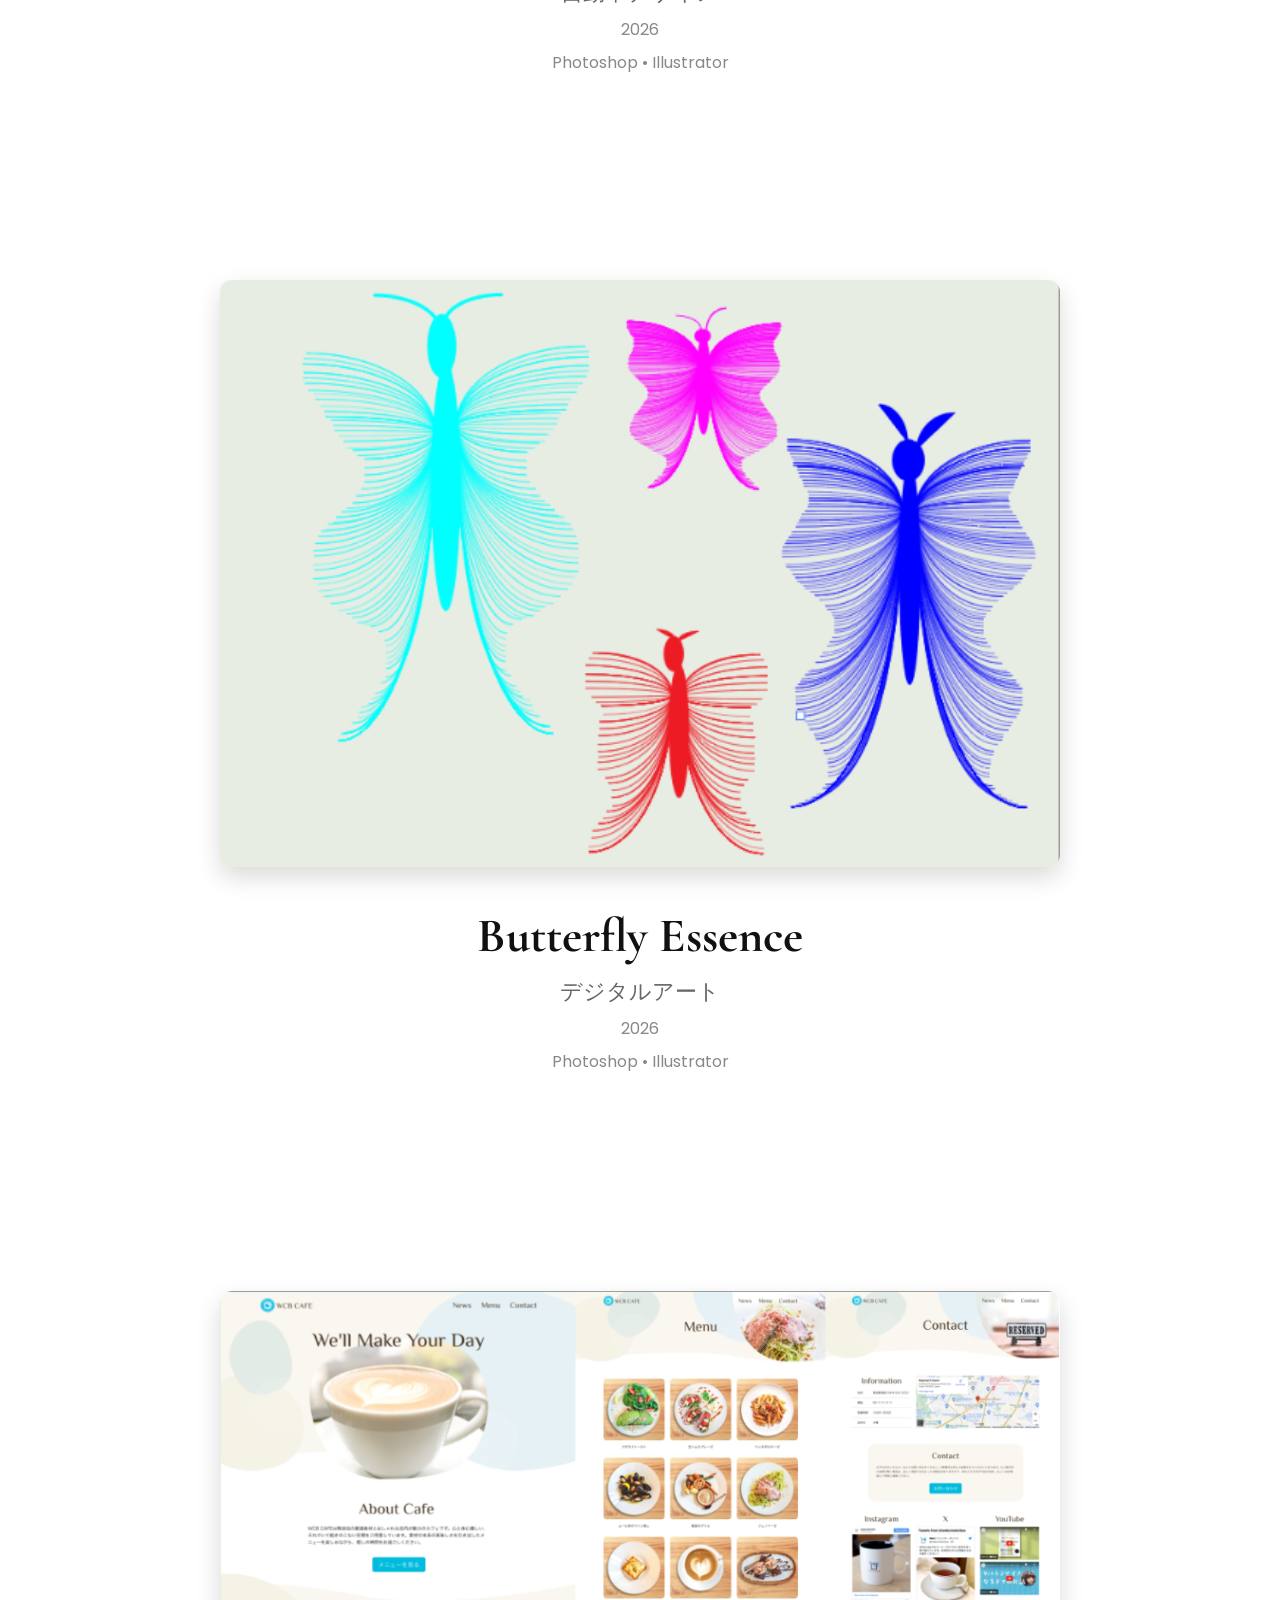
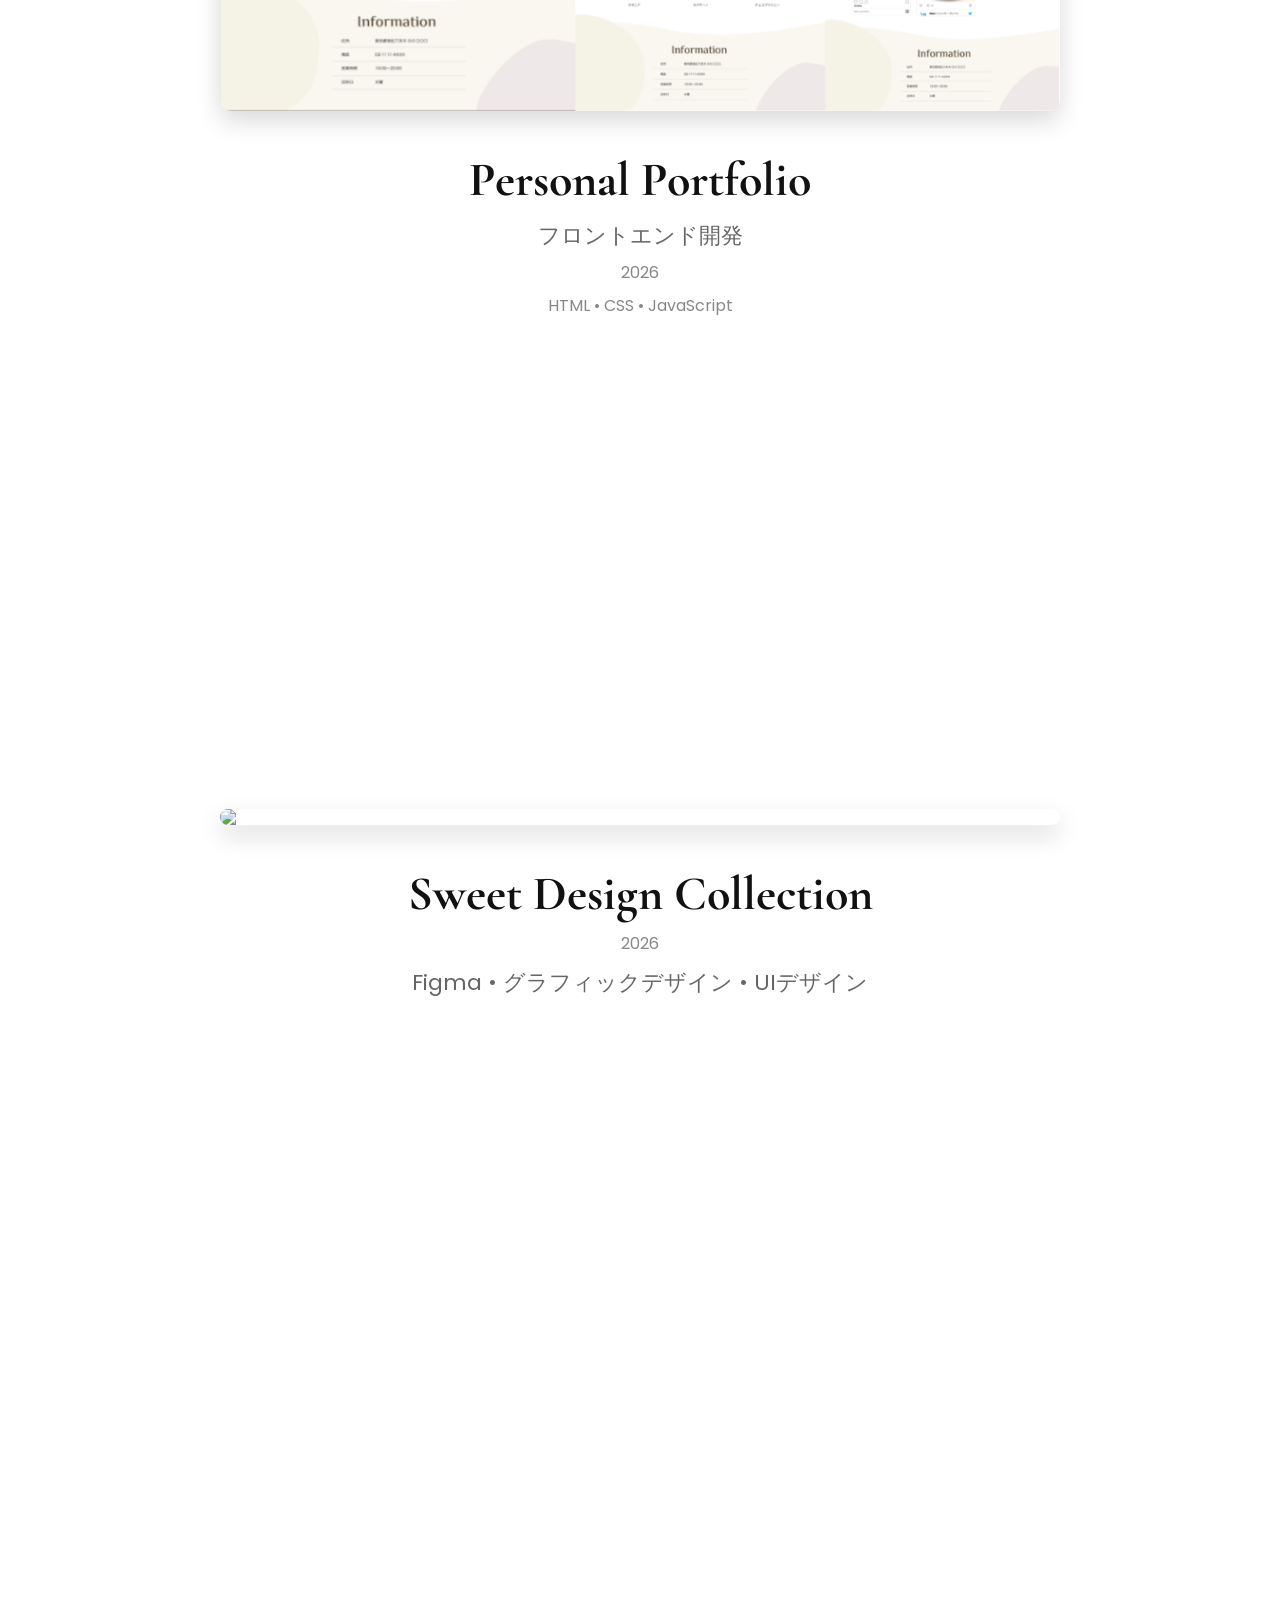
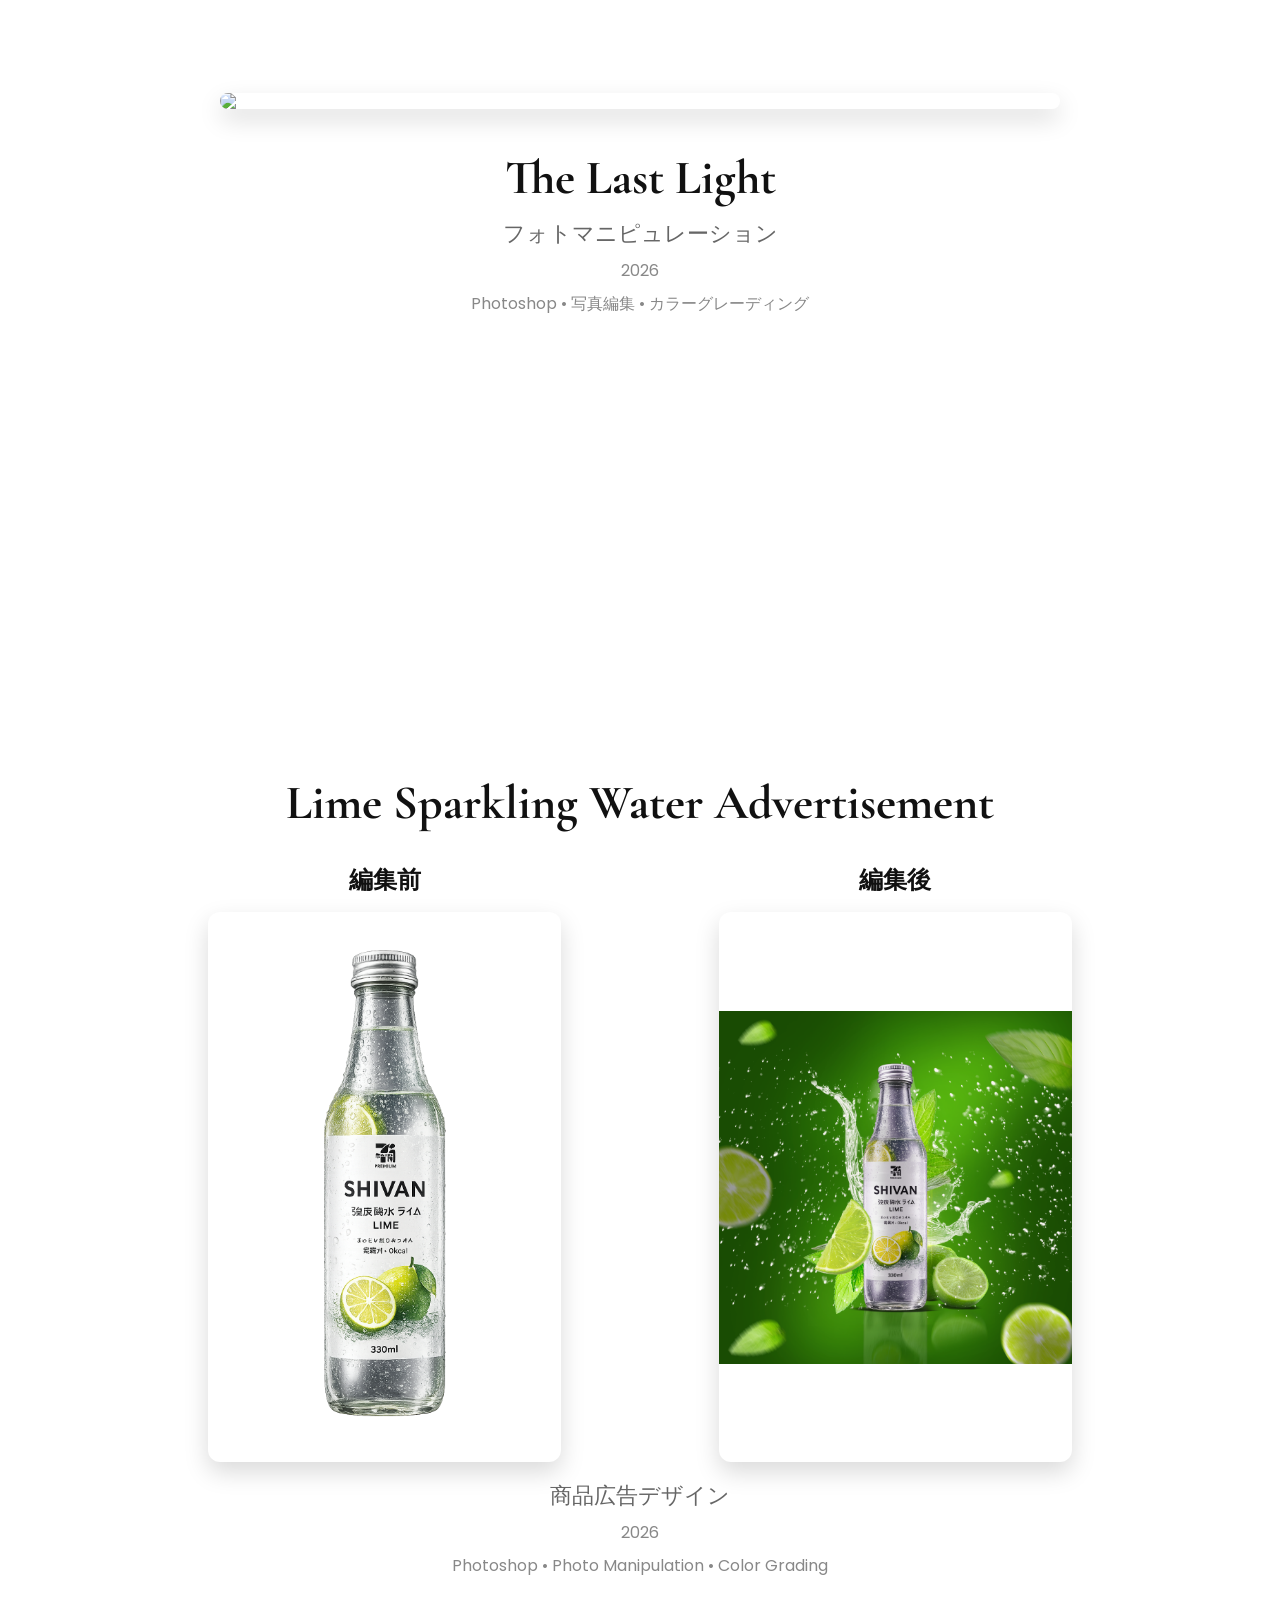
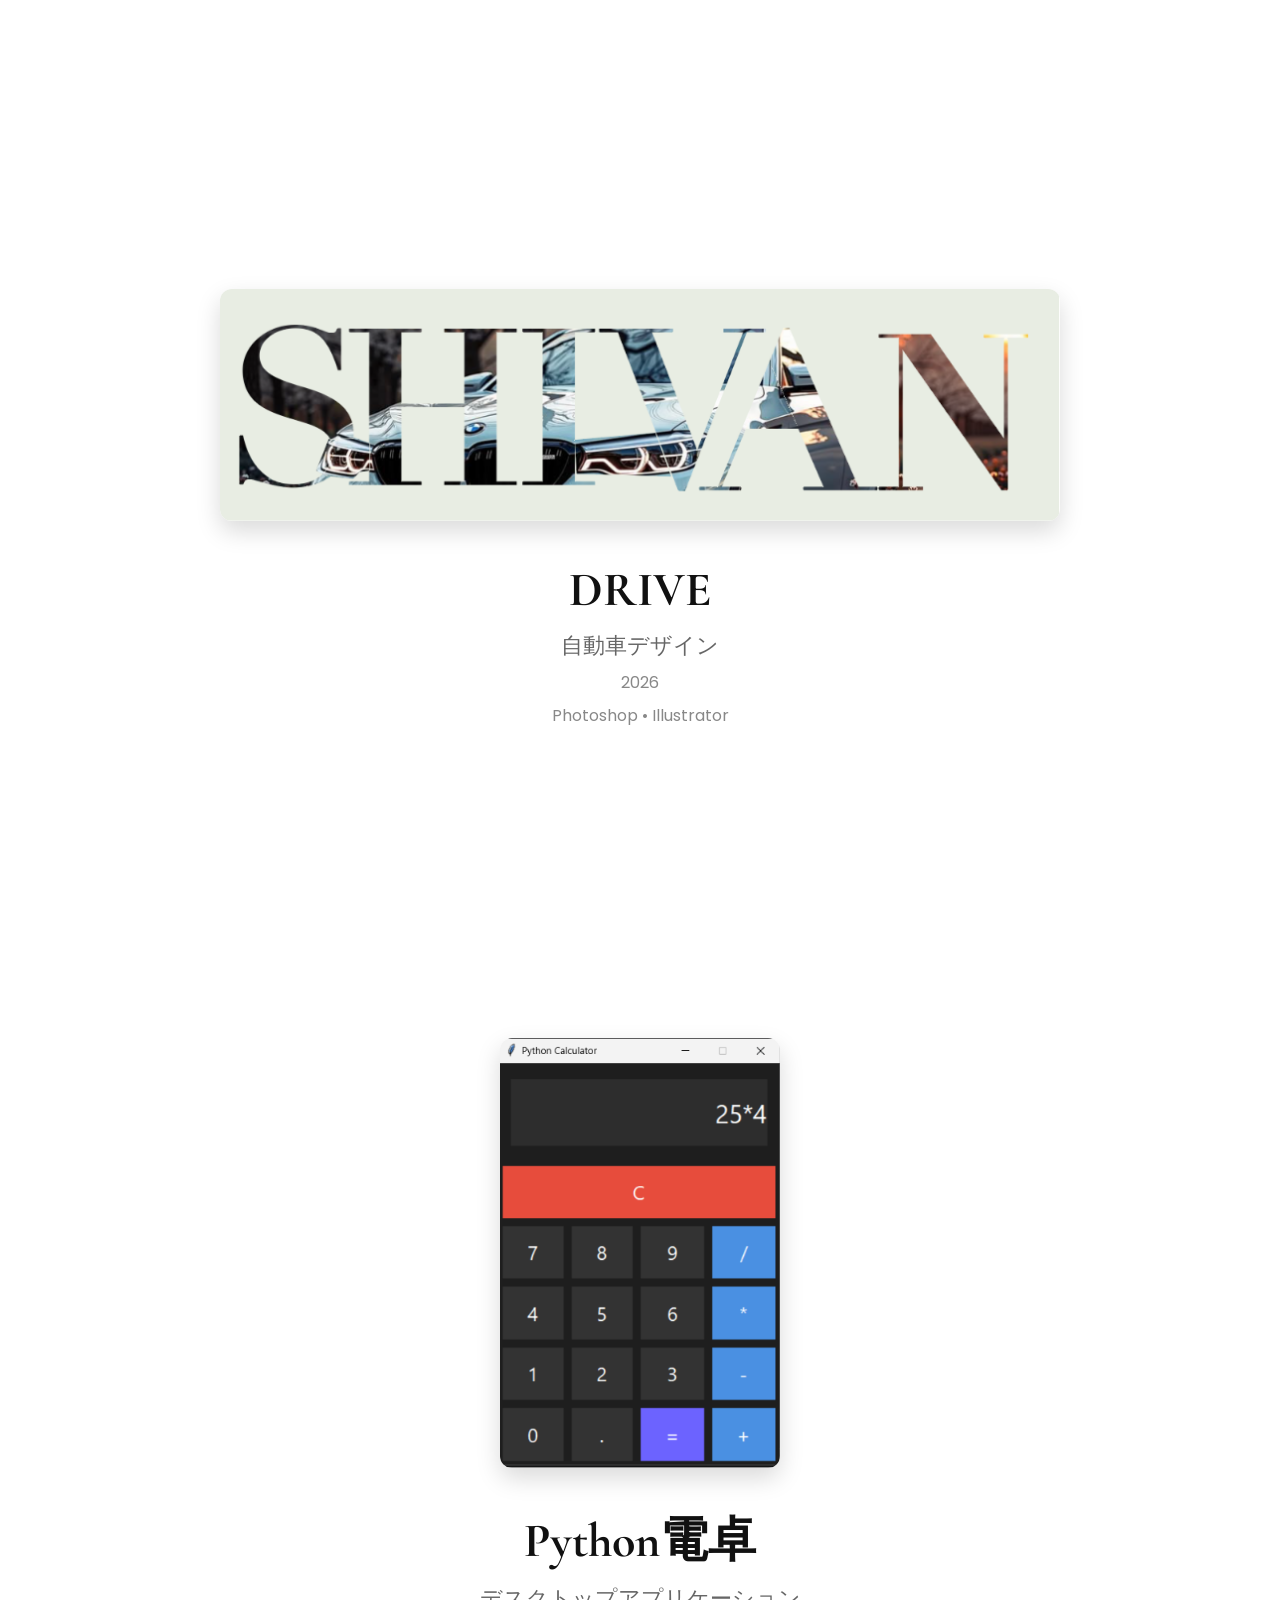
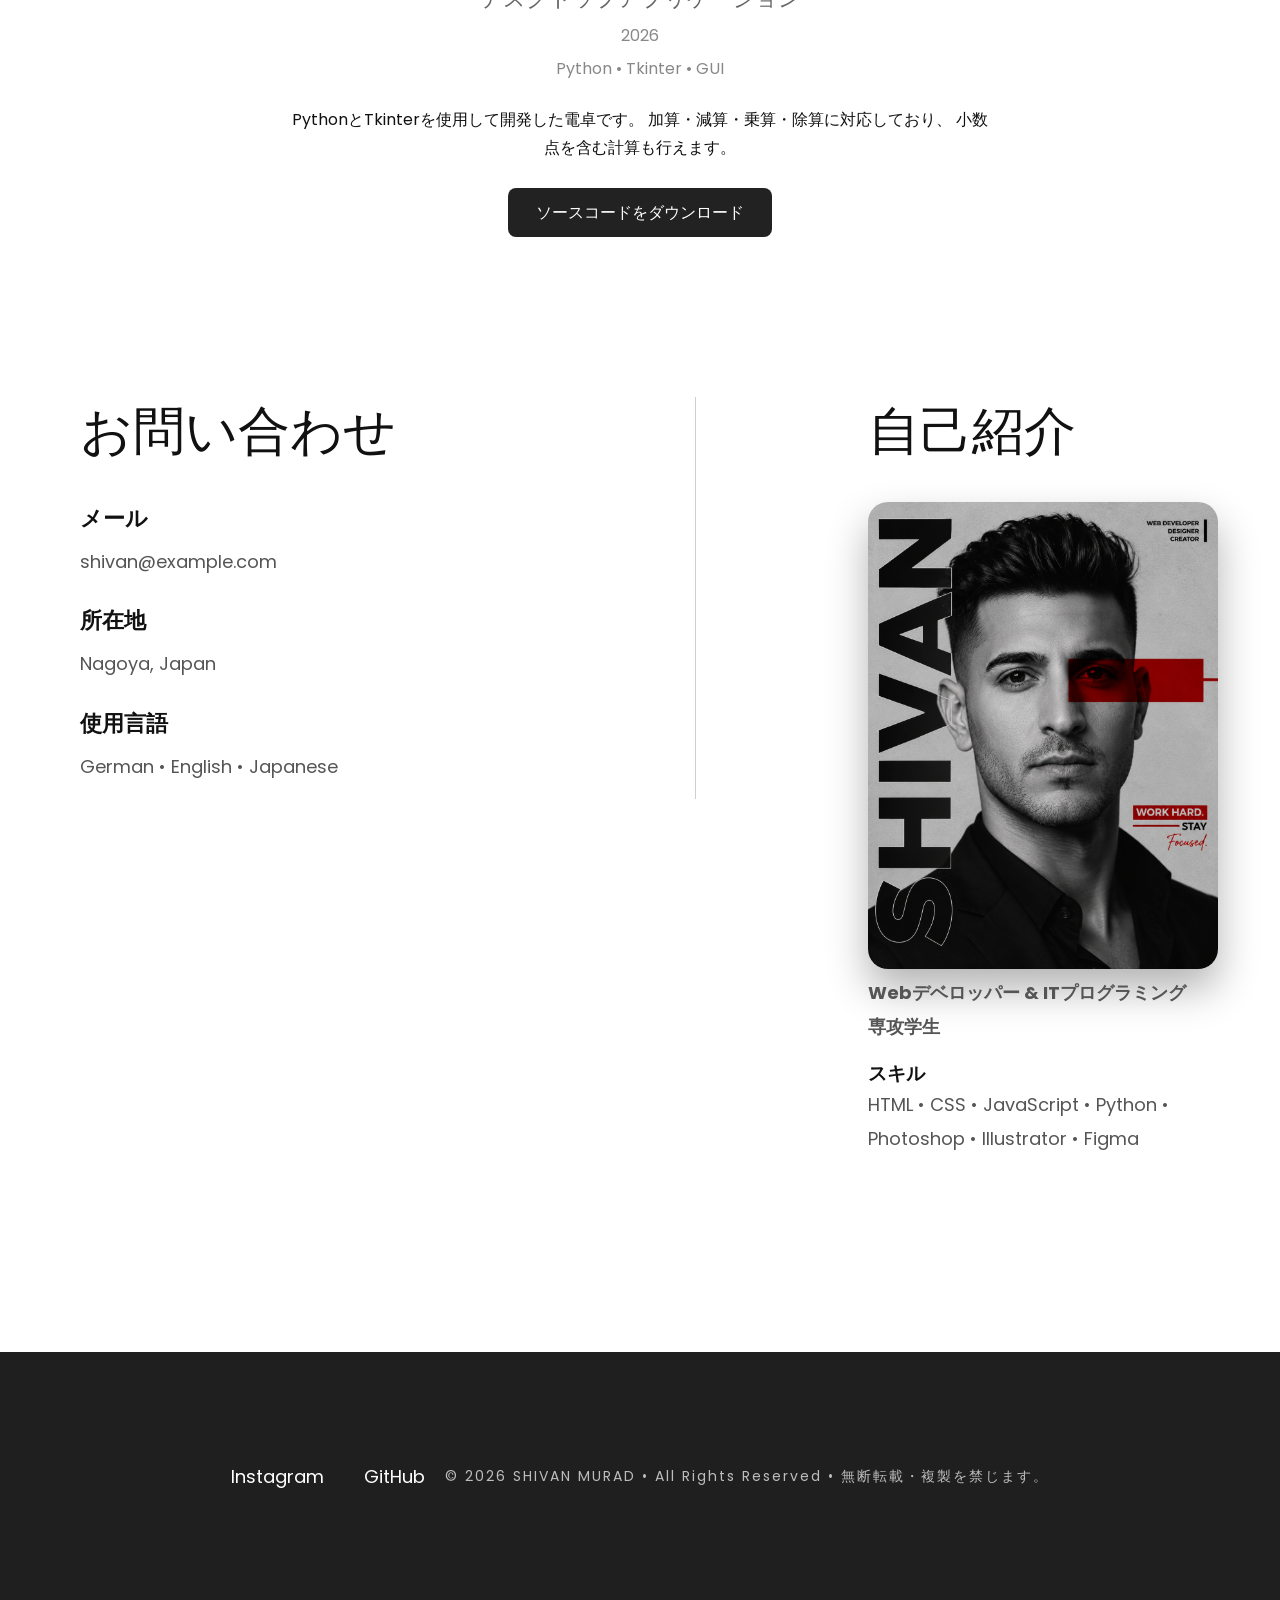
==== commit 04bbeef1: "Add files via upload" ====
--- a/index.html
+++ b/index.html
@@ -15,7 +15,7 @@
   <div id="welcome">
 
 <span class="jp">ようこそ</span><br>
-<span class="name">SHIVAN MURAD</span><br>
+<span class="welcome-name">SHIVAN MURAD</span><br>
 <span class="jp">ポートフォリオへ</span>
 
 </div>
@@ -372,110 +372,10 @@
 </div>
 
 </div>
-<script>
-
-// ==============================
-// Welcome Screen
-// ==============================
-
-setTimeout(function () {
-
-    document.getElementById("welcome").classList.add("hide");
-
-}, 3000);
-
-
-// ==============================
-// Dark / Light Mode
-// ==============================
-
-const themeButton = document.getElementById("theme-toggle");
-
-// Beim ersten Besuch automatisch Dark Mode aktivieren
-if (!localStorage.getItem("theme")) {
-
-    localStorage.setItem("theme", "dark");
-
-}
-
-// Gespeichertes Theme laden
-const savedTheme = localStorage.getItem("theme");
-
-if (savedTheme === "dark") {
-
-    document.body.classList.add("dark");
-    themeButton.textContent = "☀️";
-
-} else {
-
-    document.body.classList.remove("dark");
-    themeButton.textContent = "🌙";
-
-}
-
-// Beim Klick umschalten
-themeButton.addEventListener("click", function () {
-
-    document.body.classList.toggle("dark");
-
-    if (document.body.classList.contains("dark")) {
-
-        localStorage.setItem("theme", "dark");
-        themeButton.textContent = "☀️";
-
-    } else {
-
-        localStorage.setItem("theme", "light");
-        themeButton.textContent = "🌙";
-
-    }
-
-});
-// ======================================
-// Farewell Screen
-// ======================================
-
-const farewell = document.getElementById("farewell-screen");
-const trigger = document.getElementById("farewell-trigger");
-
-let isPlaying = false;
-
-const observer = new IntersectionObserver((entries) => {
-
-    entries.forEach(entry => {
-
-        if (entry.isIntersecting && !isPlaying) {
-
-            isPlaying = true;
-
-            setTimeout(() => {
-
-                farewell.classList.add("show");
-
-                setTimeout(() => {
-
-                    farewell.classList.remove("show");
-
-                    isPlaying = false;
-
-                }, 6000);
-
-            }, 600);
-
-        }
-
-    });
-
-}, {
-    threshold: 0.6
-});
-
-observer.observe(trigger);
-
-</script>
+
 <a href="#" class="top-button">
     ↑
 </a>
-
+<script src="script.js"></script>
 </body>
 </html>
--- a/style.css
+++ b/style.css
@@ -418,8 +418,6 @@
     line-height:1.3;
     white-space:pre-line;
 
-    font-size:90px;
-
     z-index:9999;
 
     transition:opacity 1.5s;
@@ -431,12 +429,15 @@
         "Hiragino Mincho ProN",
         "Yu Mincho",
         serif;
-
-}
-
-#welcome .name{
+         font-size:100px;
+
+}
+
+#welcome .welcome-name{
 
     font-family:"Cormorant Garamond",serif;
+
+     font-size:70px !important;
 
 }
 
@@ -1210,6 +1211,31 @@
 .before-after-box{
     width:100%;
 }
+/* ============================= */
+/* Welcome Screen Mobile */
+/* ============================= */
+
+#welcome{
+
+    font-size:42px;
+
+    line-height:1.4;
+
+    padding:20px;
+
+}
+
+#welcome .welcome-name{
+
+    font-size:42px;
+
+}
+
+#welcome .jp{
+
+    font-size:28px;
+
+}
 }
 /* ============================= */
 /* Farewell Screen Mobile */
@@ -1243,7 +1269,7 @@
 
 .lantern{
 
-    width:180px;
+    width:380px;
 
 }
 
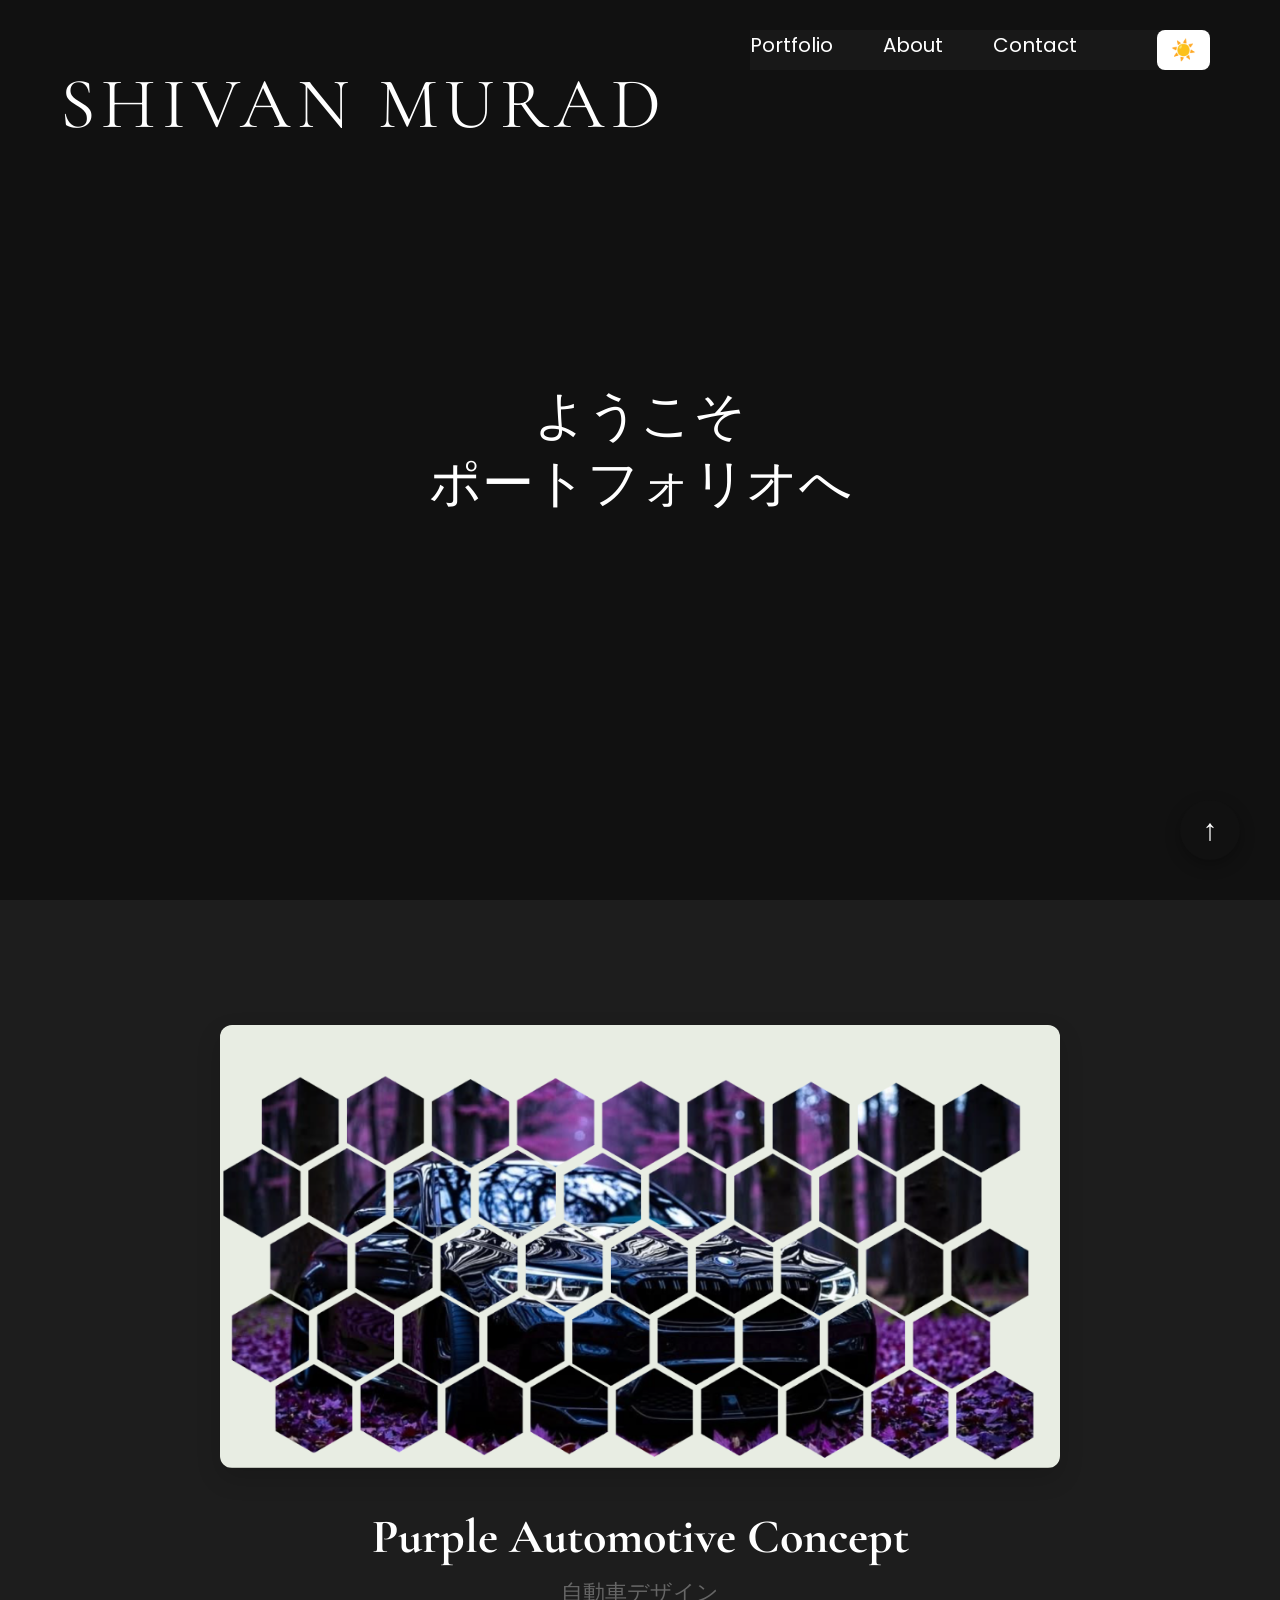
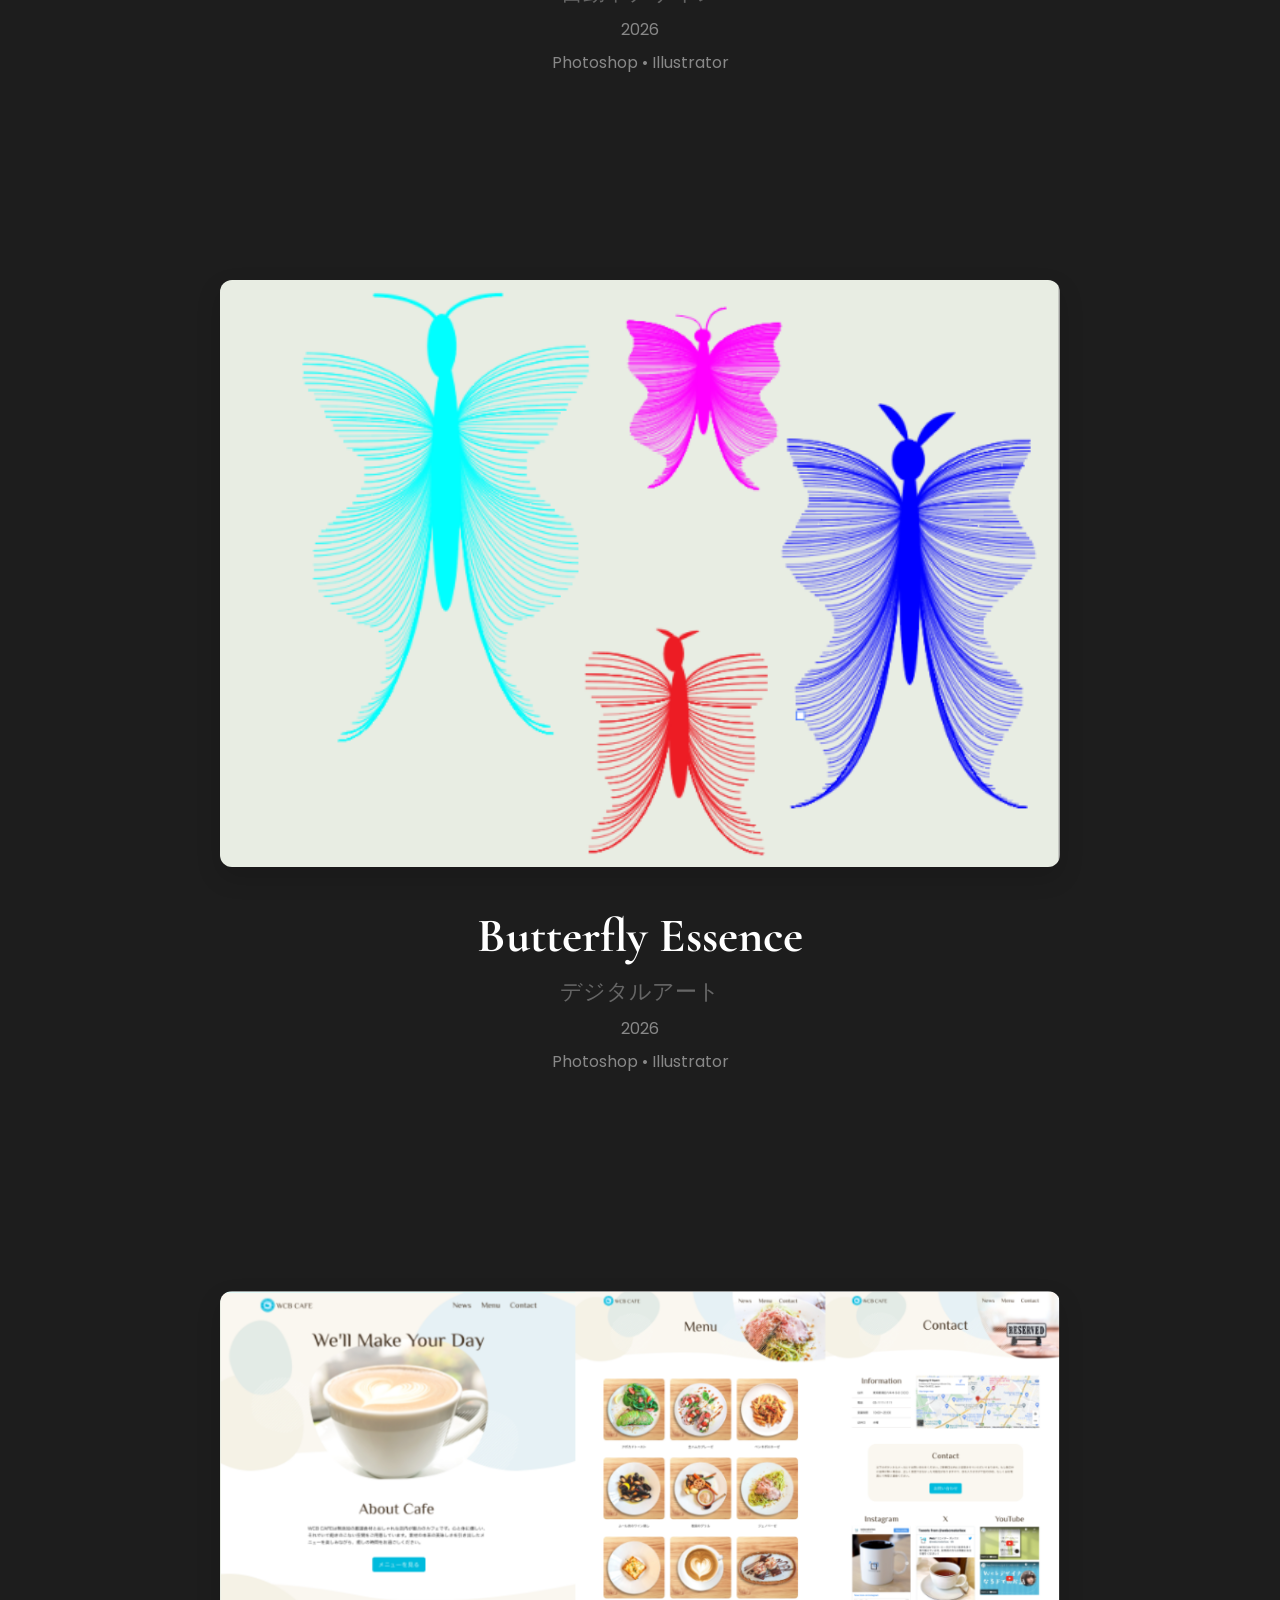
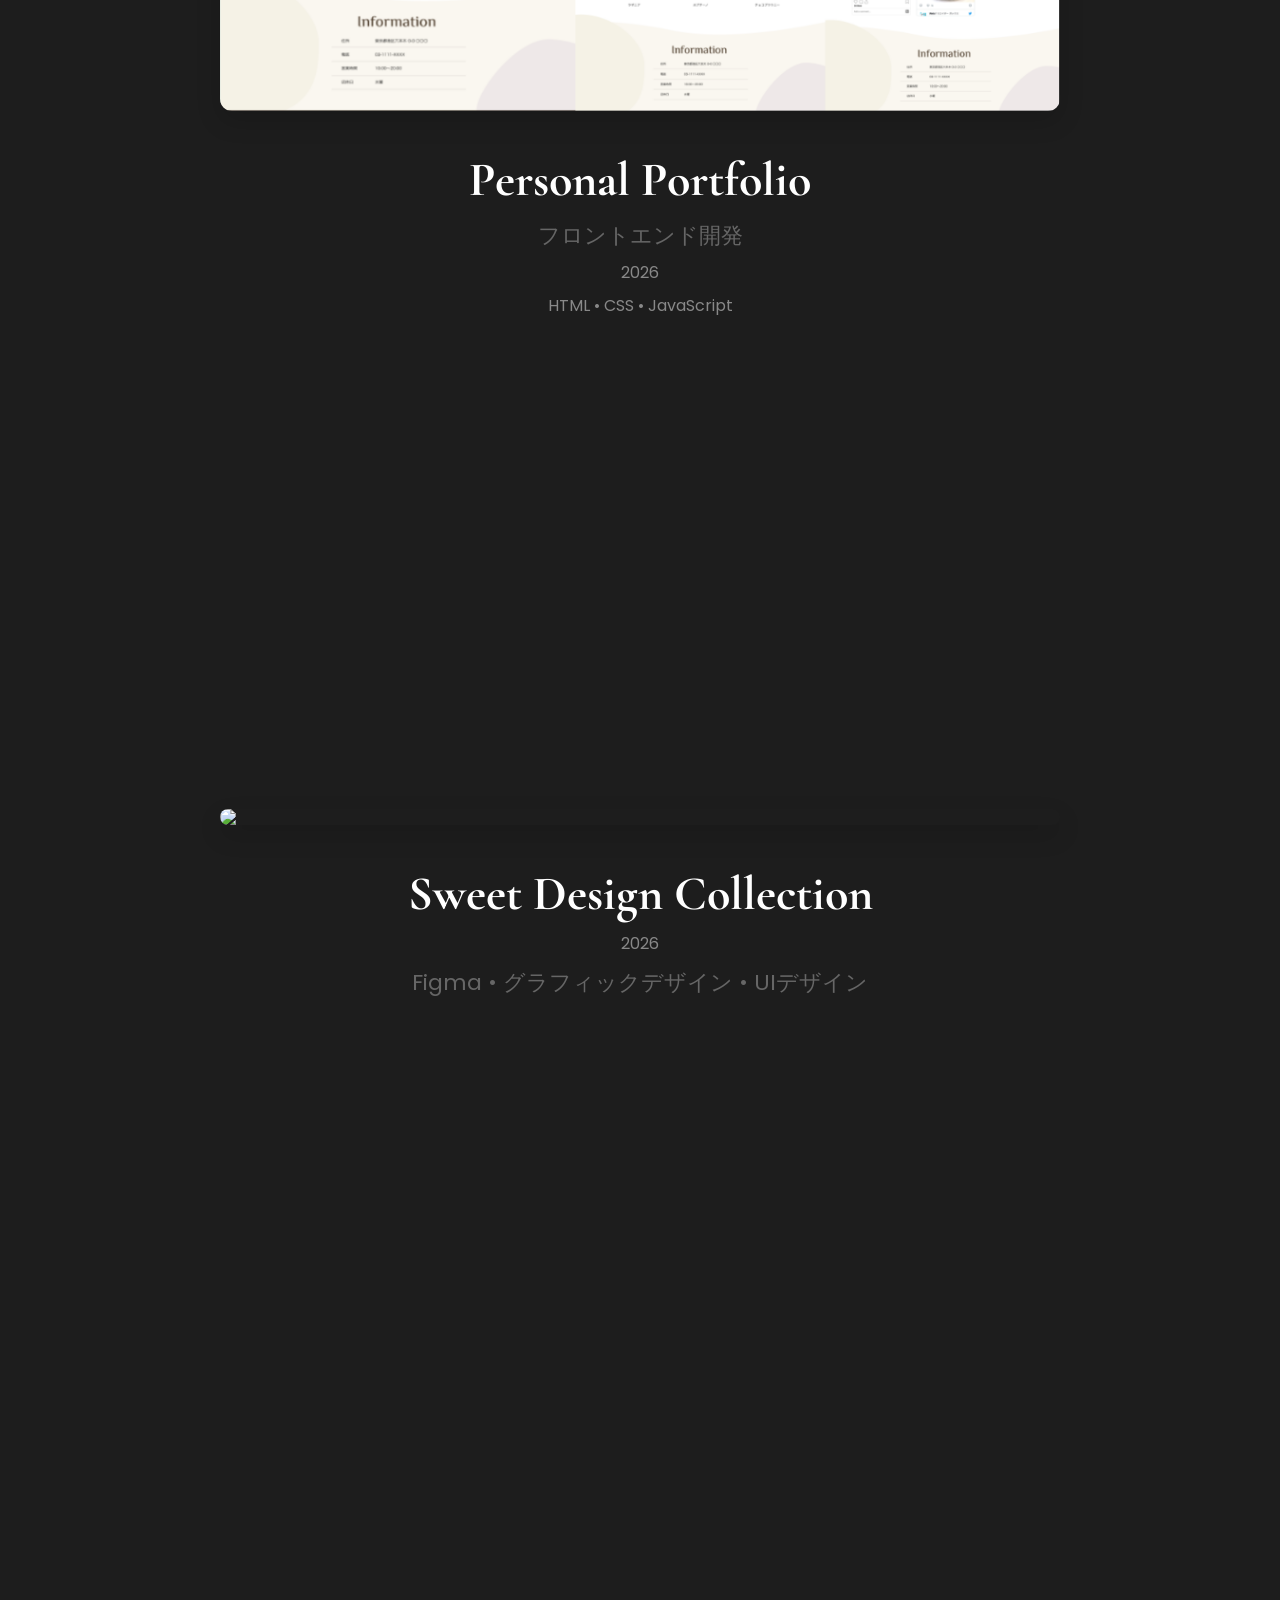
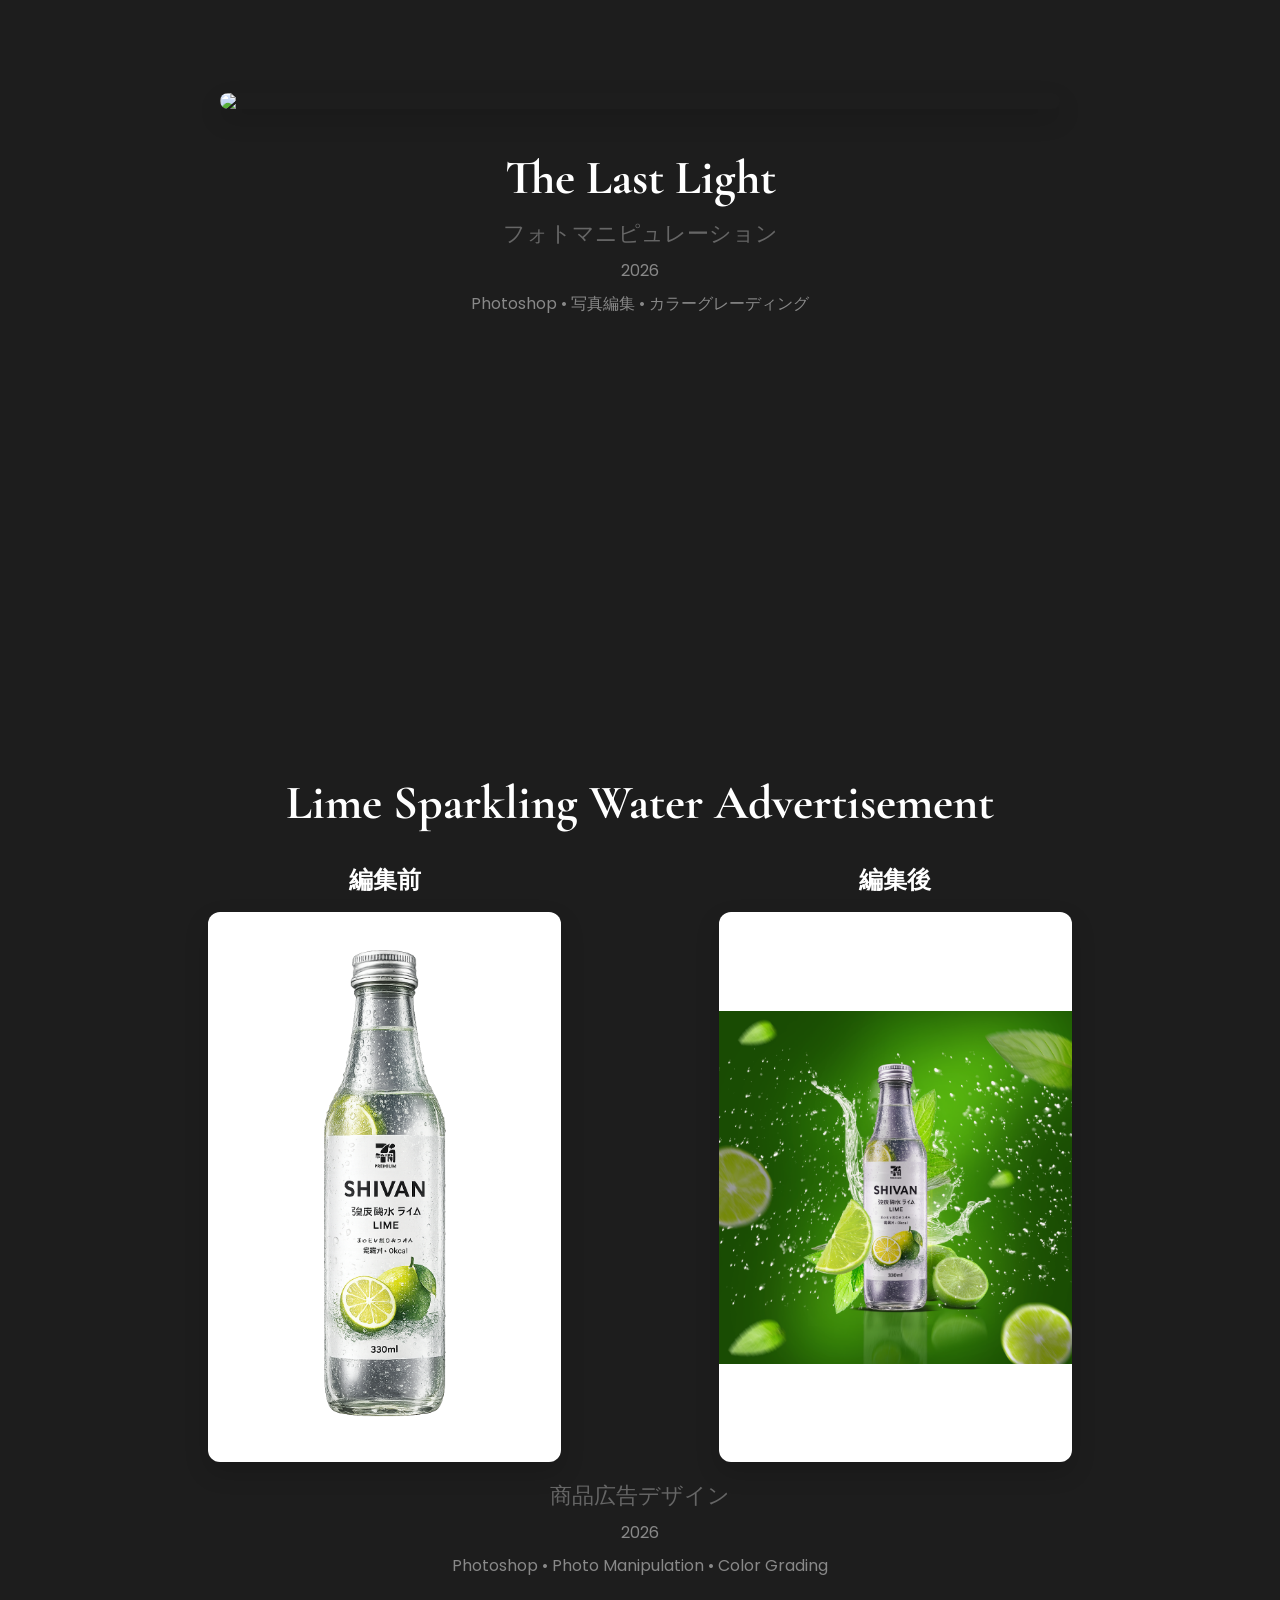
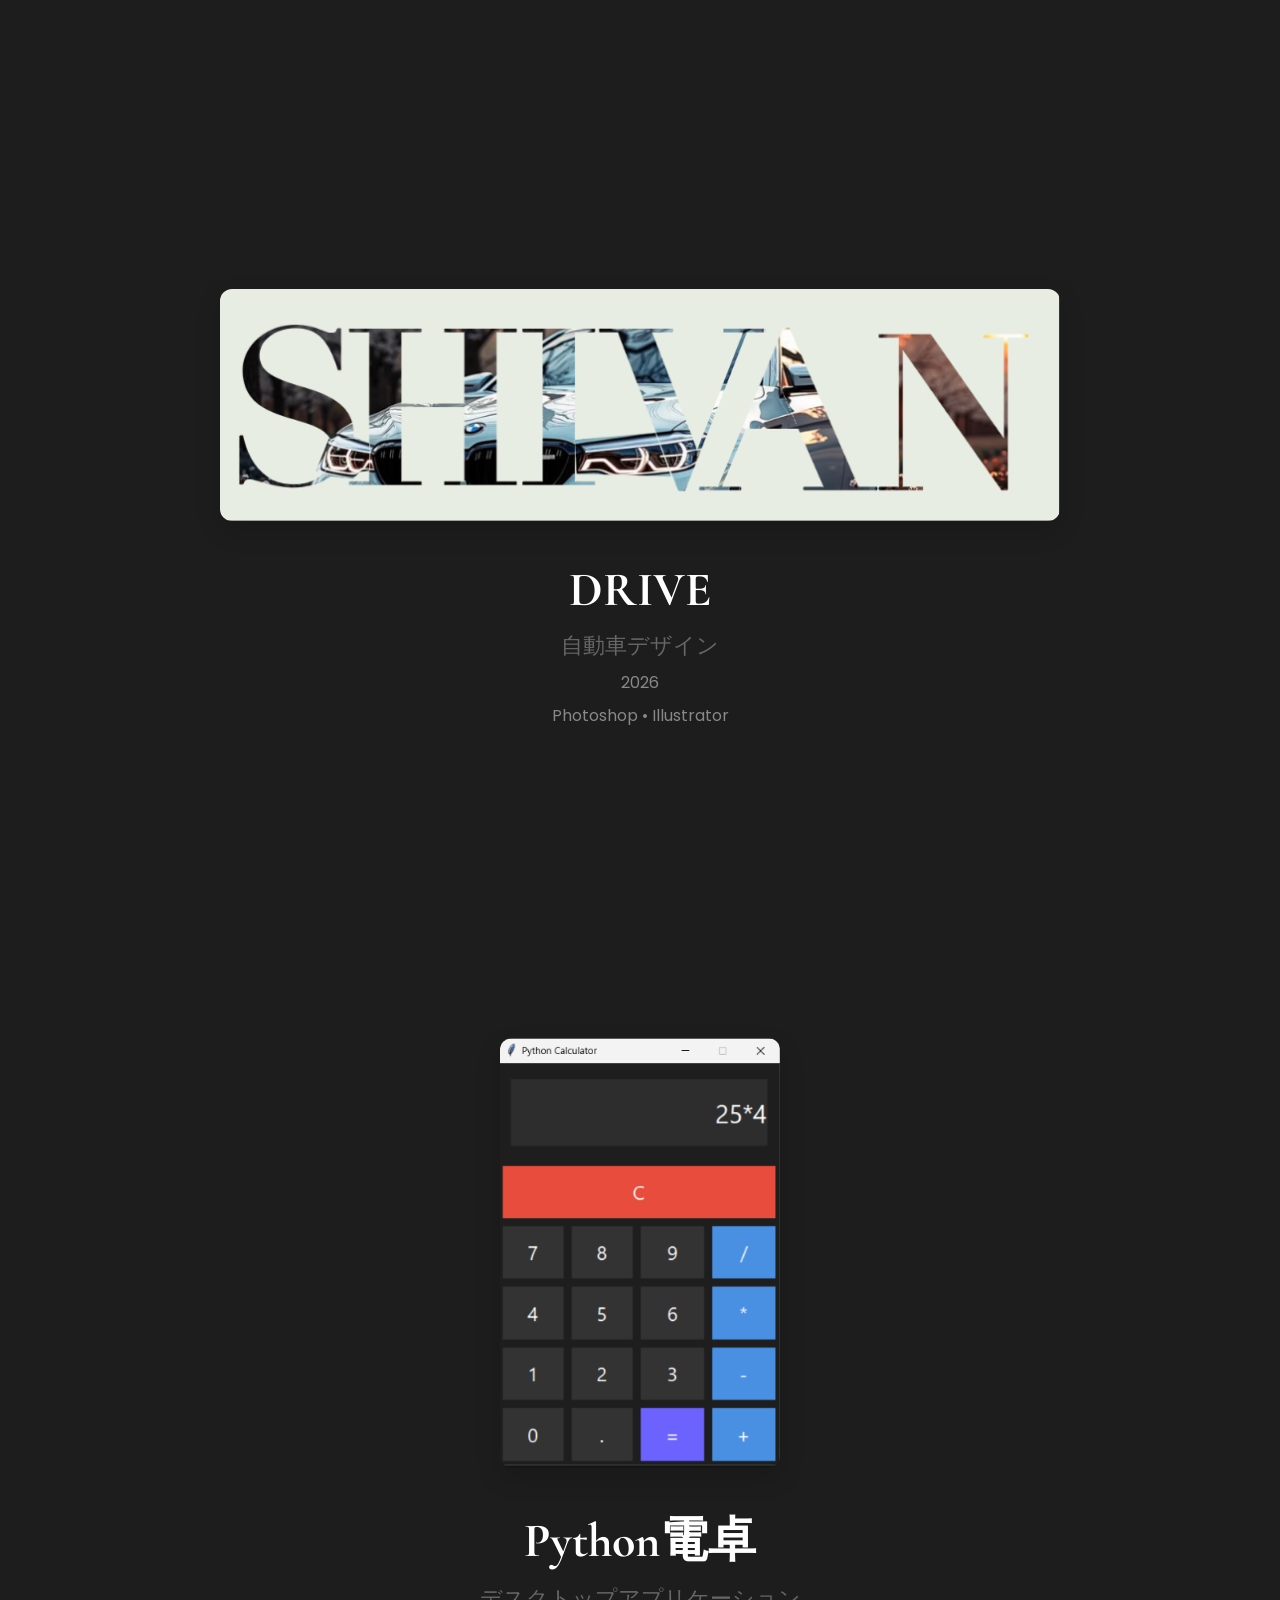
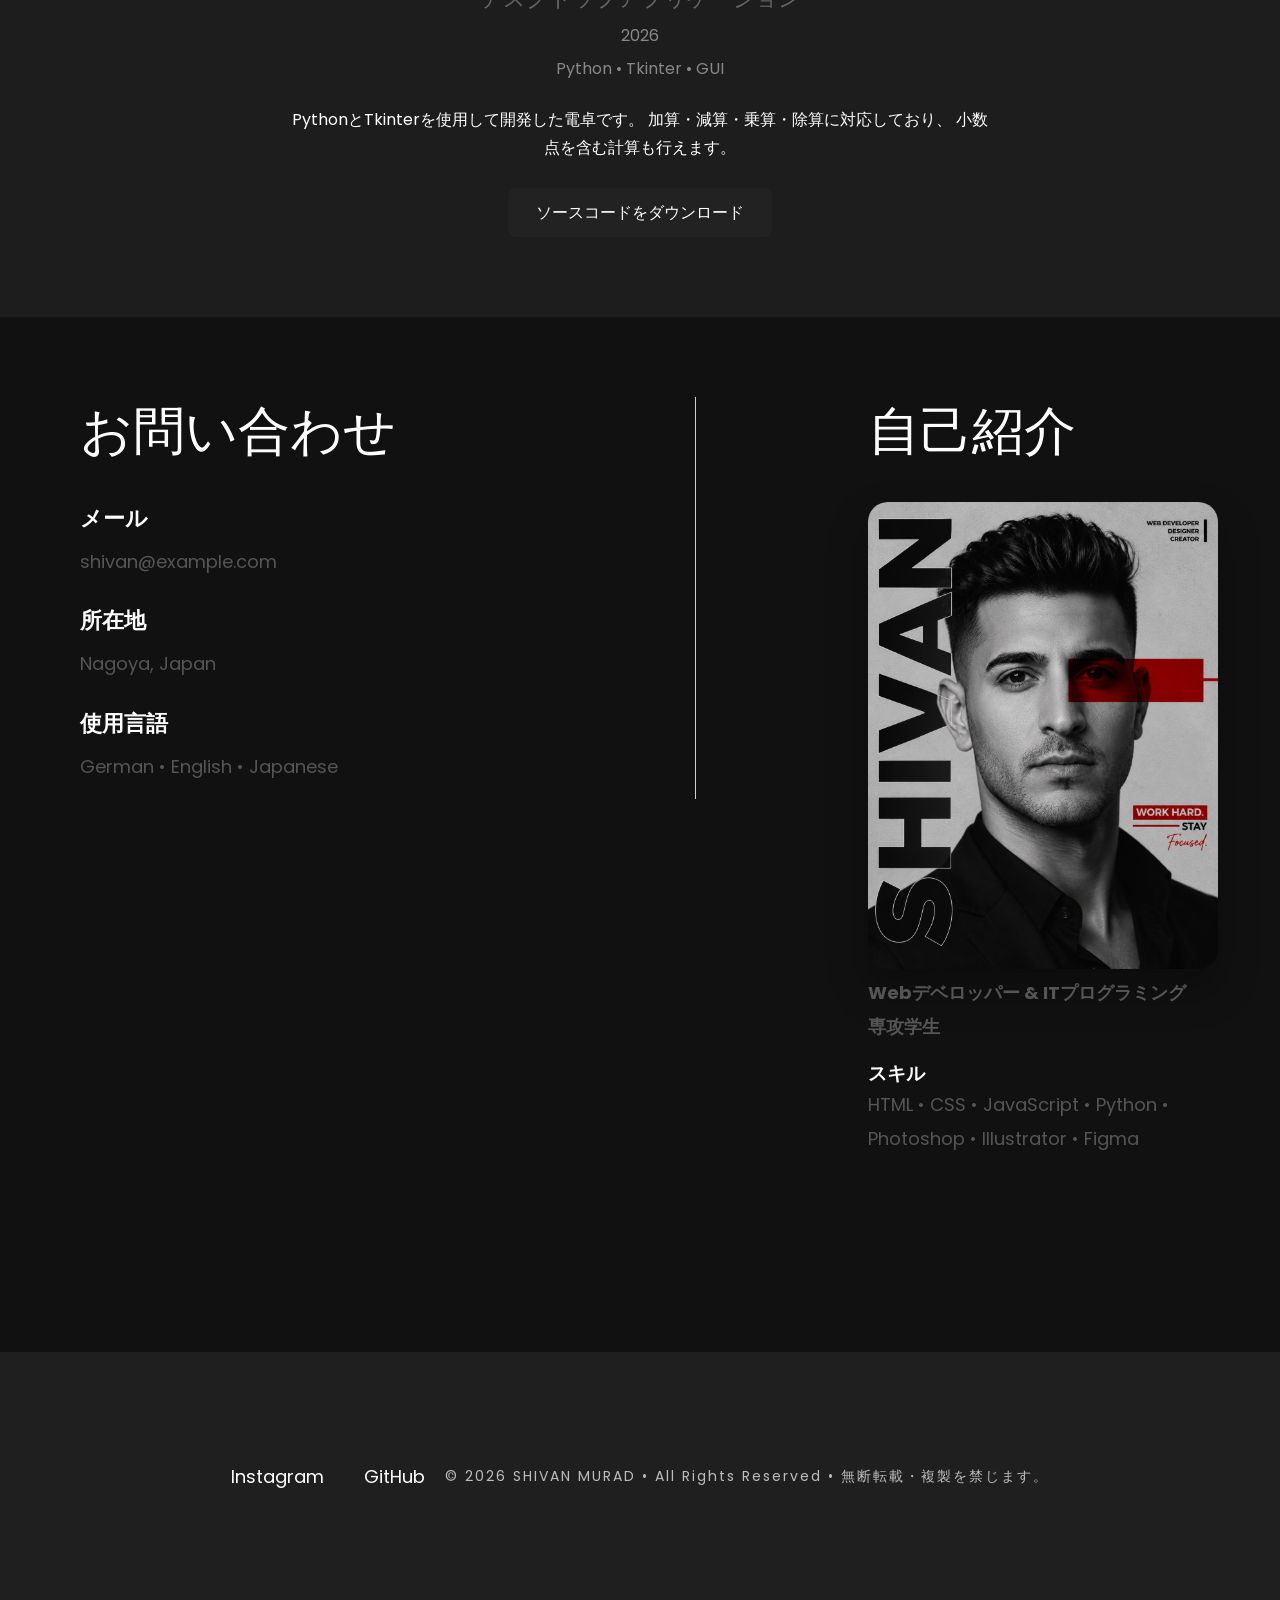
==== commit d001379e: "Add files via upload" ====
--- a/index.html
+++ b/index.html
@@ -14,9 +14,14 @@
 <body>
   <div id="welcome">
 
-<span class="jp">ようこそ</span><br>
-<span class="welcome-name">SHIVAN MURAD</span><br>
-<span class="jp">ポートフォリオへ</span>
+    <div class="welcome-name">
+        SHIVAN MURAD
+    </div>
+
+    <div class="jp-group">
+        <div class="jp">ようこそ</div>
+        <div class="jp">ポートフォリオへ</div>
+    </div>
 
 </div>
 
--- a/style.css
+++ b/style.css
@@ -401,6 +401,7 @@
 #welcome{
 
     position:fixed;
+
     top:0;
     left:0;
 
@@ -411,33 +412,48 @@
     color:white;
 
     display:flex;
+
     justify-content:center;
     align-items:center;
 
+    z-index:9999;
+
+    transition:opacity 1.5s;
+
+}
+
+.welcome-name{
+
+    position:absolute;
+
+    top:60px;
+
+    left:60px;
+
+    font-family:"Cormorant Garamond",serif;
+
+    font-size:72px;
+
+    letter-spacing:6px;
+
+}
+
+.jp-group{
+
     text-align:center;
-    line-height:1.3;
-    white-space:pre-line;
-
-    z-index:9999;
-
-    transition:opacity 1.5s;
-
-}
-#welcome .jp{
+
+}
+
+.jp{
 
     font-family:
         "Hiragino Mincho ProN",
         "Yu Mincho",
         serif;
-         font-size:100px;
-
-}
-
-#welcome .welcome-name{
-
-    font-family:"Cormorant Garamond",serif;
-
-     font-size:70px !important;
+
+    font-size:52px;
+
+    line-height:1.3;
 
 }
 
@@ -1214,28 +1230,31 @@
 /* ============================= */
 /* Welcome Screen Mobile */
 /* ============================= */
-
-#welcome{
-
-    font-size:42px;
+/* ============================= */
+/* Welcome Screen Mobile */
+/* ============================= */
+
+.welcome-name{
+
+    top:80px;
+
+    left:25px;
+
+    font-size:34px;
+
+    letter-spacing:2px;
+
+}
+
+.jp{
+
+    font-size:26px;
 
     line-height:1.4;
 
-    padding:20px;
-
-}
-
-#welcome .welcome-name{
-
-    font-size:42px;
-
-}
-
-#welcome .jp{
-
-    font-size:28px;
-
-}
+}
+
+
 }
 /* ============================= */
 /* Farewell Screen Mobile */
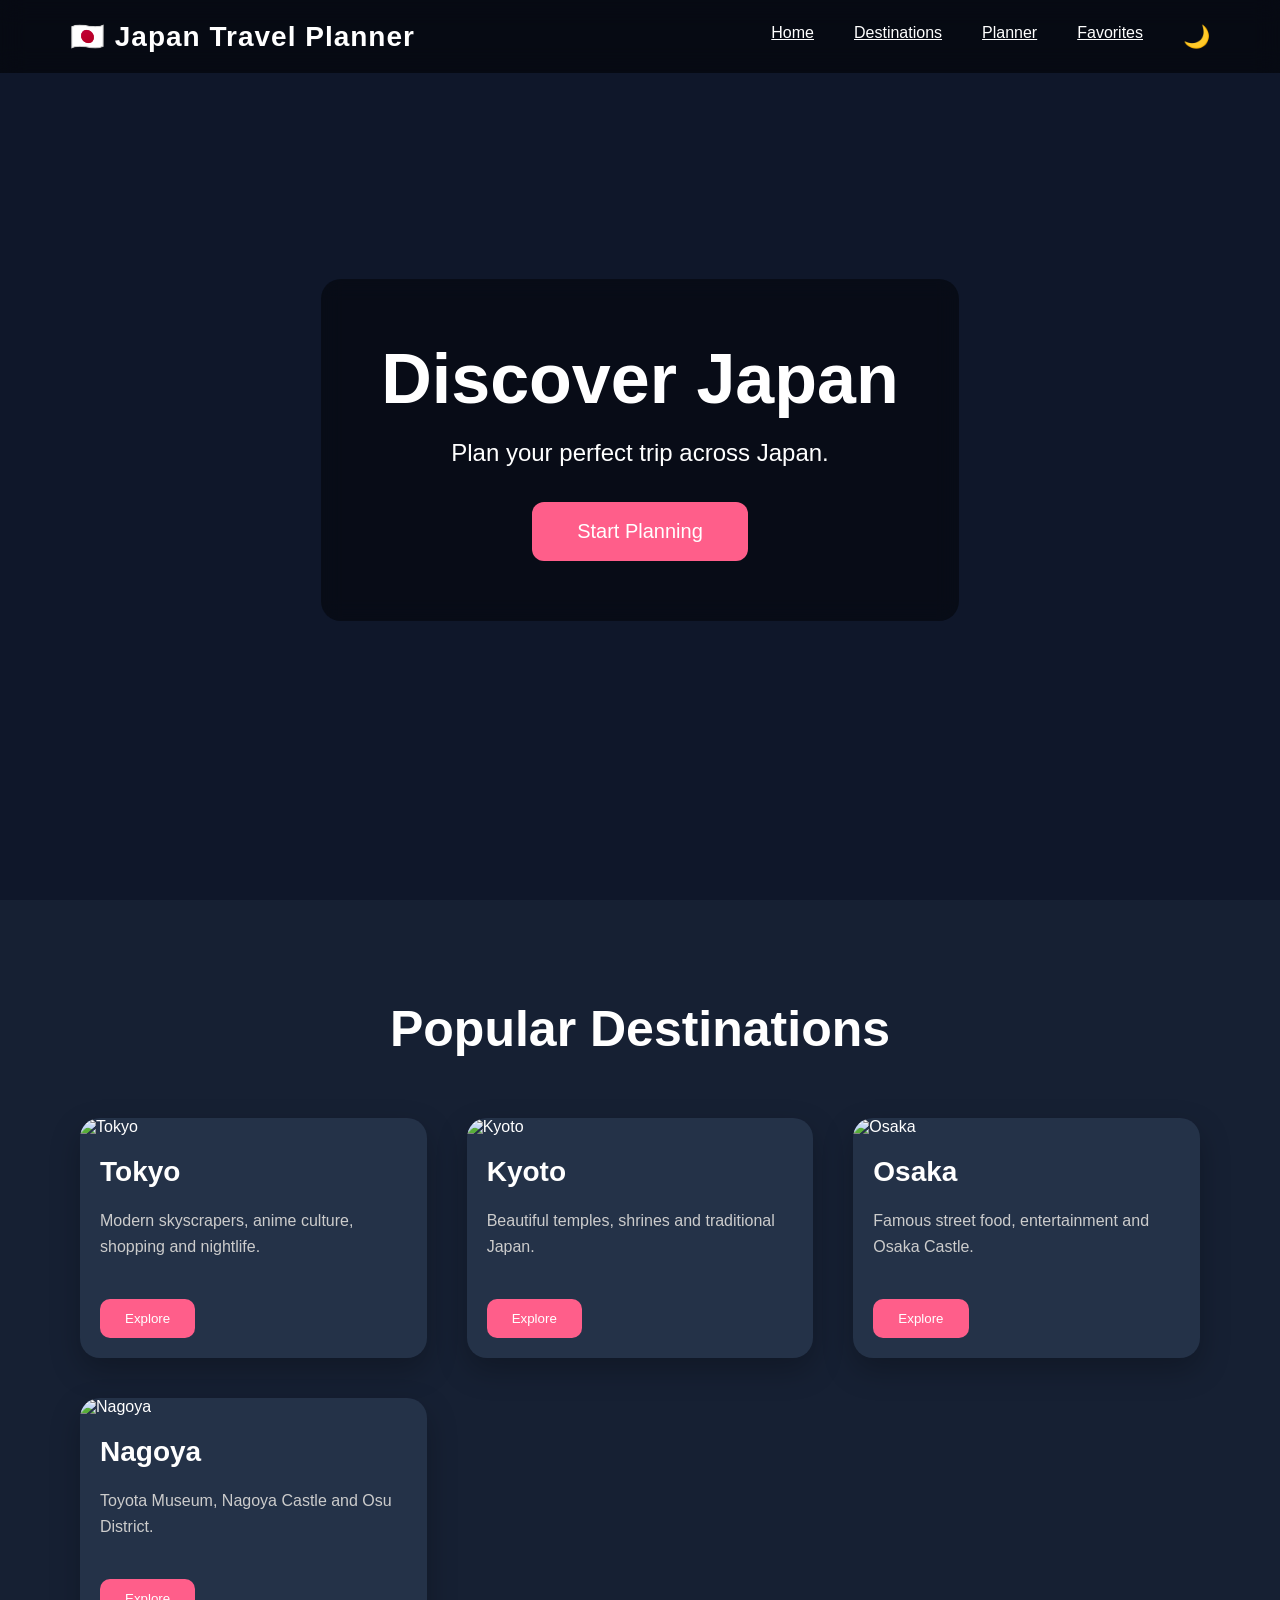
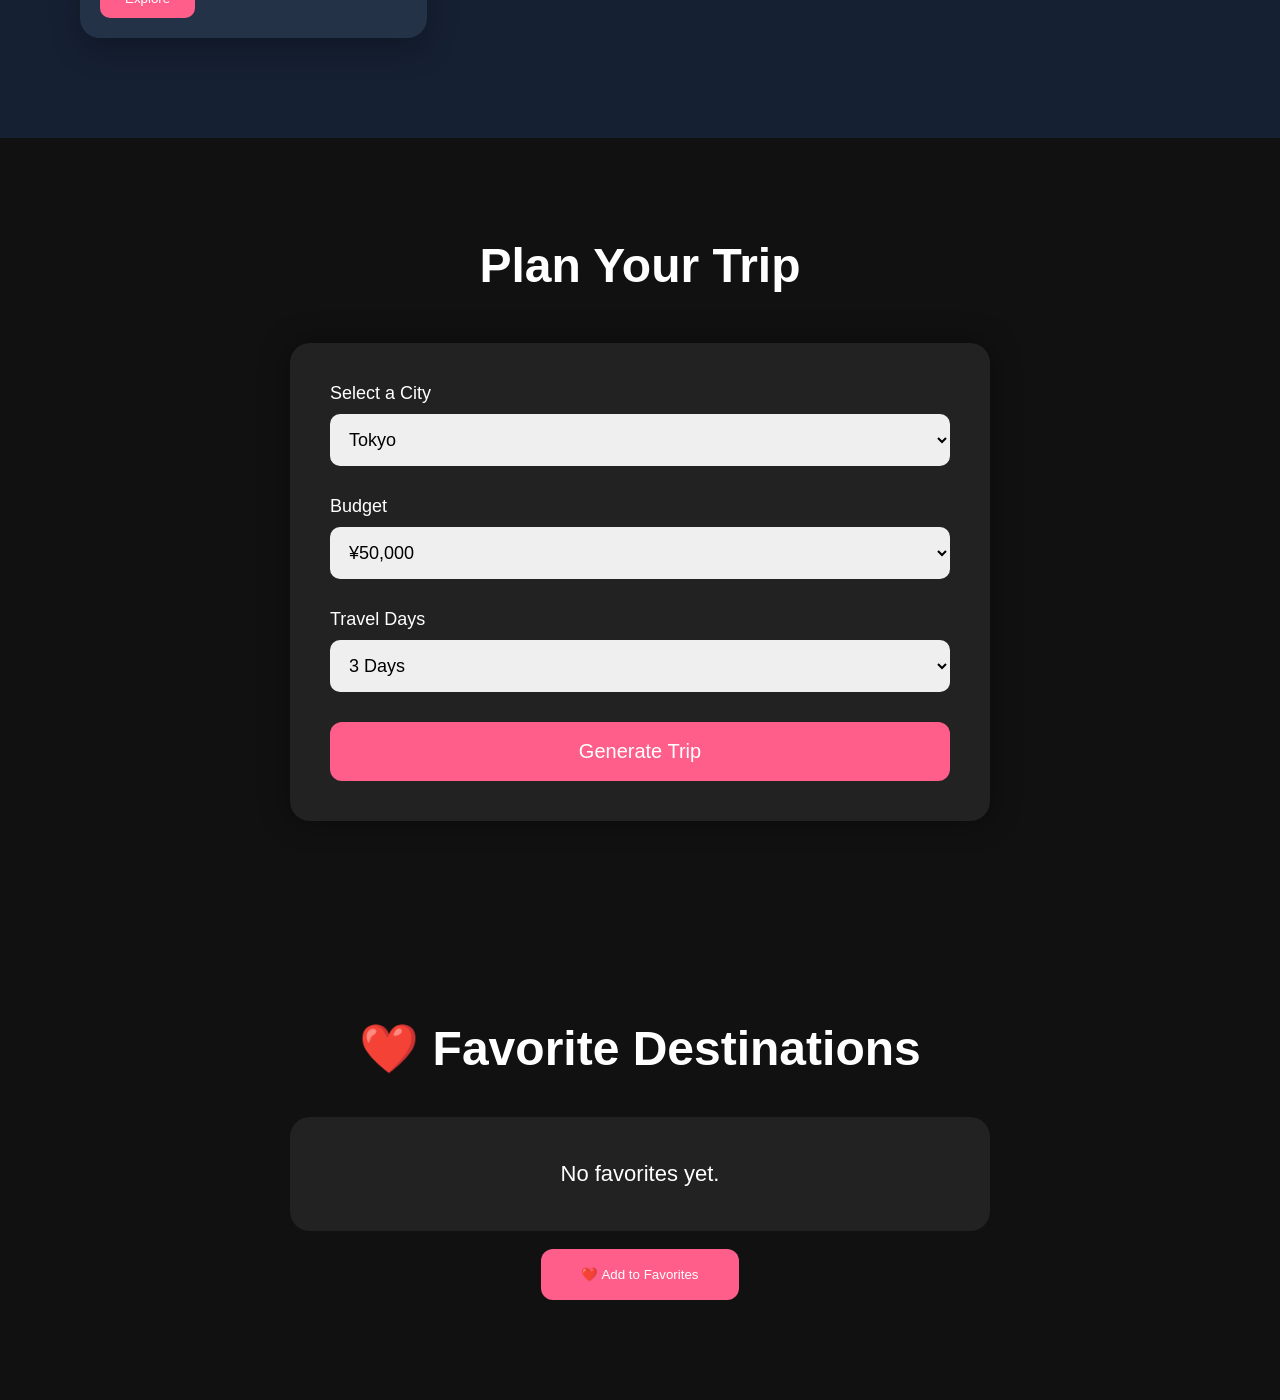
==== commit f57a39f5: "Add files via upload" ====
--- a/index.html
+++ b/index.html
@@ -1,386 +1,231 @@
 <!DOCTYPE html>
 <html lang="en">
+
 <head>
-<meta charset="UTF-8">
-<meta name="viewport" content="width=device-width, initial-scale=1.0">
-<link rel="stylesheet" href="style.css">
-
-<title>Shivan Murad Portfolio</title>
-
-<link href="https://fonts.googleapis.com/css2?family=Cormorant+Garamond:wght@400;600&family=Poppins:wght@300;400;500&display=swap" rel="stylesheet">
+
+    <meta charset="UTF-8">
+
+    <meta name="viewport"
+          content="width=device-width, initial-scale=1.0">
+
+    <title>Japan Travel Planner</title>
+
+    <link rel="stylesheet"
+          href="style.css">
 
 </head>
 
 <body>
-  <div id="welcome">
-
-    <div class="welcome-name">
-        SHIVAN MURAD
-    </div>
-
-    <div class="jp-group">
-        <div class="jp">ようこそ</div>
-        <div class="jp">ポートフォリオへ</div>
-    </div>
-
-</div>
-
-<nav>
-
-<a href="#portfolio">Portfolio</a>
-<a href="#about">About</a>
-<a href="#contact">Contact</a>
-
-<button id="theme-toggle">🌙</button>
-
-</nav>
-
-<section class="hero">
-
-    <div class="name">
-        SHIVAN MURAD
-    </div>
-
-    <div class="website">
-     <a href="https://github.com/ilidan23/-_Portfolio.git" target="_blank">
-    GitHubページ
-</a>
-    </div>
-
-    <div class="title">
-       Web Developer
-        & 
-        <br>
-        IT Programmer
-    </div>
-
-    <div class="subtitle">
-        Building modern websites and future software.
-    </div>
-
-    <a href="#portfolio" class="explore">
-    ↓ 制作実績を見る
-</a>
-
-    <div class="hero-image">
-        <img src="lion.png" alt="Lion">
-    </div>
-
-</section>
-
-<section id="portfolio" class="project">
-
-<img src="./wabben auto.png">
-
-<h2>Purple Automotive Concept</h2>
-
-<div class="type">
-
-自動車デザイン
-
-</div>
-
-<div class="year">
-
-2026
-
-</div>
-
-<div class="tools">
-
-Photoshop • Illustrator
-
-</div>
-
-</section>
-
-<section class="project">
-
-<img src="./schmetterling.png">
-
-<h2>Butterfly Essence</h2>
-
-<div class="type">
-
-デジタルアート
-
-</div>
-
-<div class="year">
-
-2026
-
-</div>
-
-<div class="tools">
-
-Photoshop • Illustrator
-
-</div>
-
-</section>
-
-
-
-<section class="project">
-
-<img src="./cafe bild.png">
-
-<h2>Personal Portfolio</h2>
-
-<div class="type">
-
-フロントエンド開発
-
-</div>
-
-<div class="year">
-
-2026
-
-</div>
-
-<div class="tools">
-
-HTML • CSS • JavaScript
-
-</div>
-
-</section>
-<section class="project">
-
-    <img src="./sweet-design.png">
-
-    <h2>Sweet Design Collection</h2>
-
-    <p class="year">2026</p>
-
-    <p class="type">
-        Figma • グラフィックデザイン • UIデザイン
-    </p>
-
-</section>
-<section class="project">
-
-    <img src="./seven eleven.png">
-
-    <h2>The Last Light</h2>
-
-    <div class="type">
-       フォトマニピュレーション
-    </div>
-
-    <div class="year">
-        2026
-    </div>
-
-    <div class="tools">
-        Photoshop • 写真編集 • カラーグレーディング
-    </div>
-
-</section>
-
-<section class="project">
-
-    <h2>Lime Sparkling Water Advertisement</h2>
-
-    <div class="before-after">
-
-        <div class="before-after-box">
-            <h3>編集前</h3>
-            <img src="./flasch7.png">
-        </div>
-
-        <div class="before-after-box">
-            <h3>編集後</h3>
-            <img src="./lemon flasche1.png">
-        </div>
-
-    </div>
-
-    <div class="type">
-        商品広告デザイン
-    </div>
-
-    <div class="year">
-        2026
-    </div>
-
-    <div class="tools">
-        Photoshop • Photo Manipulation • Color Grading
-    </div>
-
-</section>
-
-
-
-
-<section class="project">
-
-<img src="./shivan auto.png">
-
-<h2>DRIVE</h2>
-
-<div class="type">
-
-自動車デザイン
-
-</div>
-
-<div class="year">
-
-2026
-
-</div>
-
-<div class="tools">
-
-Photoshop • Illustrator 
-
-</div>
-
-</section>
-<section class="project">
-
-    <img src="./python.c.png" class="python-image" alt="Python Calculator">
-
-    <h2>Python電卓</h2>
-
-    <div class="type">
-        デスクトップアプリケーション
-    </div>
-
-    <div class="year">
-        2026
-    </div>
-
-    <div class="tools">
-        Python • Tkinter • GUI
+
+<header>
+
+    <div class="logo">
+
+        🇯🇵 Japan Travel Planner
+
+    </div>
+
+    <nav>
+
+        <a href="#home">Home</a>
+        <a href="#destinations">Destinations</a>
+        <a href="#planner">Planner</a>
+        <a href="#contact">Favorites</a>
+        
+        <button id="themeToggle">🌙</button>
+
+    </nav>
+
+</header>
+
+
+<section class="hero" id="home">
+
+    <div class="overlay">
+
+        <h1>
+
+            Discover Japan
+
+        </h1>
+
+        <p>
+
+            Plan your perfect trip across Japan.
+
+        </p>
+
+        <button id="startButton">
+
+            Start Planning
+
+        </button>
+
+    </div>
+
+</section>
+<section class="destinations" id="destinations">
+
+    <h2>Popular Destinations</h2>
+
+    <div class="cards">
+
+        <div class="card">
+
+            <img src="images/tokyo.png" alt="Tokyo">
+
+            <h3>Tokyo</h3>
+
+            <p>
+                Modern skyscrapers, anime culture,
+                shopping and nightlife.
+            </p>
+
+            <button onclick="exploreCity('Tokyo')">
+    Explore
+</button>
+
+        </div>
+
+        <div class="card">
+
+            <img src="images/kyoto.png" alt="Kyoto">
+
+            <h3>Kyoto</h3>
+
+            <p>
+                Beautiful temples,
+                shrines and traditional Japan.
+            </p>
+
+            <button onclick="exploreCity('Kyoto')">
+    Explore
+</button>
+
+        </div>
+
+        <div class="card">
+
+            <img src="images/osaka.png" alt="Osaka">
+
+            <h3>Osaka</h3>
+
+            <p>
+                Famous street food,
+                entertainment and Osaka Castle.
+            </p>
+
+            <button onclick="exploreCity('Osaka')">
+    Explore
+</button>
+        </div>
+
+        <div class="card">
+
+            <img src="images/nagoya.png" alt="Nagoya">
+
+            <h3>Nagoya</h3>
+
+            <p>
+                Toyota Museum,
+                Nagoya Castle and Osu District.
+            </p>
+
+            <button onclick="exploreCity('Nagoya')">
+    Explore
+</button>
+
+        </div>
+
+    </div>
+
+</section>
+<section class="planner" id="planner">
+
+    <h2>Plan Your Trip</h2>
+
+    <div class="planner-box">
+
+        <div class="input-group">
+
+            <label>Select a City</label>
+
+            <select id="city">
+
+                <option>Tokyo</option>
+                <option>Kyoto</option>
+                <option>Osaka</option>
+                <option>Nagoya</option>
+
+            </select>
+
+        </div>
+
+        <div class="input-group">
+
+            <label>Budget</label>
+
+            <select id="budget">
+
+                <option>¥50,000</option>
+                <option>¥100,000</option>
+                <option>¥150,000</option>
+                <option>¥200,000+</option>
+
+            </select>
+
+        </div>
+
+        <div class="input-group">
+
+            <label>Travel Days</label>
+
+            <select id="days">
+
+                <option>3 Days</option>
+                <option>5 Days</option>
+                <option>1 Week</option>
+                <option>2 Weeks</option>
+
+            </select>
+
+        </div>
+
+        <button id="planButton">
+
+            Generate Trip
+
+        </button>
+
+    </div>
+
+</section>
+
+
+   
+<section class="favorites" id="contact">
+
+    <h2>❤️ Favorite Destinations</h2>
+
+    <div id="favoriteList">
+
+        No favorites yet.
+
     </div>
 
     <br>
 
-    <p style="max-width:700px;text-align:center;line-height:1.8;">
-
-        PythonとTkinterを使用して開発した電卓です。
-        加算・減算・乗算・除算に対応しており、
-        小数点を含む計算も行えます。
-
-    </p>
-
-    <br>
-
-    <a href="taschenrechner.py"
-       download
-       style="text-decoration:none;
-              padding:12px 28px;
-              background:#222;
-              color:white;
-              border-radius:8px;">
-
-        ソースコードをダウンロード
-
-    </a>
-
-</section>
-<section class="info">
-
-    <div id="about" class="about">
-
-        <h2>お問い合わせ</h2>
-
-        <h3>メール</h3>
-<p>shivan@example.com</p>
-
-<h3>所在地</h3>
-<p>Nagoya, Japan</p>
-
-<h3>使用言語</h3>
-<p>German • English • Japanese</p>
-
-    </div>
-
-    <div id="contact" class="contact">
-
-        <h2>自己紹介</h2>
-        <img src="./shivan-poster.png" class="poster-pic">
-
-
-        <p><strong>Webデベロッパー &
-            ITプログラミング専攻学生</strong></p>
-
-        <h3>スキル</h3>
-
-<p>HTML • CSS • JavaScript • Python • Photoshop • Illustrator • Figma</p>
-
-    </div>
-
-</section>
-
-
-
-
-<footer>
-
-    <div class="footer-content">
-
-        <div class="social">
-
-            <a href="#">Instagram</a>
-            <a href="#">GitHub</a>
-
-        </div>
-
-        <div class="copyright">
-
-            © 2026 SHIVAN MURAD • All Rights Reserved • 無断転載・複製を禁じます。
-
-        </div>
-
-    </div>
-
-</footer>
-<div id="farewell-trigger"></div>
-<div id="farewell-screen">
-
-    <div class="farewell-overlay"></div>
-
-    <img src="laterne1.png" class="lantern lantern-left" alt="Laterne">
-
-    <div class="farewell-content">
-
-        <h1>ありがとうございました</h1>
-
-        <p>See you again.</p>
-
-        <h2>SHIVAN MURAD</h2>
-
-        <img src="logo1.png" class="lion-logo" alt="Logo">
-
-    </div>
-
-    <img src="laterne1.png" class="lantern lantern-right" alt="Laterne">
-
-    <div class="petals">
-
-    <img src="sakurablätter.png" class="petal p1">
-    <img src="sakurablätter.png" class="petal p2">
-    <img src="sakurablätter.png" class="petal p3">
-    <img src="sakurablätter.png" class="petal p4">
-    <img src="sakurablätter.png" class="petal p5">
-    <img src="sakurablätter.png" class="petal p6">
-    <img src="sakurablätter.png" class="petal p7">
-    <img src="sakurablätter.png" class="petal p8">
-    <img src="sakurablätter.png" class="petal p9">
-    <img src="sakurablätter.png" class="petal p10">
-
-</div>
-
-</div>
-
-<a href="#" class="top-button">
-    ↑
-</a>
+    <button id="favoriteButton">
+
+        ❤️ Add to Favorites
+
+    </button>
+
+</section>
+
+<script src="data.js"></script>
 <script src="script.js"></script>
+
 </body>
+
 </html>
--- a/style.css
+++ b/style.css
@@ -1,404 +1,34 @@
-footer{
-
-width:100%;
-
-background:#1f1f1f;
-
-padding:30px 0;
-
-margin-top:100px;
-
-}
-
-.footer-content{
-
-max-width:1400px;
-
-margin:auto;
-
-display:flex;
-
-justify-content:space-between;
-
-align-items:center;
-
-padding:0 60px;
-
-}
-
-.social{
-
-display:flex;
-
-gap:40px;
-margin-right: 20px;
-
-}
-
-.social a{
-
-text-decoration:none;
-
-color:white;
-
-font-size:18px;
-
-transition:.3s;
-
-}
-
-.social a:hover{
-
-opacity:.7;
-
-}
-
-.copyright{
-
-color:#bdbdbd;
-
-font-size:14px;
-
-letter-spacing:2px;
-
-}
-.info{
-    display:flex;
-    flex-direction:row;
-    justify-content:space-between;
-    align-items:flex-start;
-}
-
-.contact{
-    
-    width:35%;
-
-    padding-left:60px;
-}
-
-.about{
-    width:55%;
-
-    padding-right:60px;
-
-    border-right:1px solid #cfcfcf;
-}
-
-.profile-pic{
-width:250px;
-height:250px;
-border-radius:50%;
-object-fit:cover;
-border:4px solid white;
-}
-.about h2,
-.contact h2{
-
-    font-family:"Cormorant Garamond",serif;
-
-    font-size:52px;
-
-    font-weight:400;
-
-    margin-bottom:35px;
-
-}
-.about p,
-.contact p{
-
-    font-size:18px;
-
-    line-height:1.9;
-
-    color:#555;
-
-    margin-bottom:15px;
-
-}
-.about h3{
-
-    margin-top:25px;
-
-    margin-bottom:10px;
-
-    font-size:22px;
-
-}
-
-
+
+
+/* ===========================
+   Allgemeine Einstellungen
+=========================== */
+
+html{
+
+    scroll-behavior:smooth;
+
+}
 *{
-margin:0;
-padding:0;
-box-sizing:border-box;
-scroll-behavior:smooth;
+    margin:0;
+    padding:0;
+    box-sizing:border-box;
 }
 
 body{
 
-background:#E8EDE3;
-font-family:Poppins,sans-serif;
-color:#222;
-
-}
-.hero{
-
-    min-height:100vh;
-    position:relative;
-    overflow:hidden;
-    padding:80px;
-
-}
-
-
-
-.line{
-
-    width:70px;
-    height:1px;
-    background:#777;
-    margin:30px 0;
-
-}
-
-.hero-image{
-    position:absolute;
-    right:-50px;
-    bottom:0;
-    width:55%;
-    height:90%;
-    z-index:1;
-    pointer-events:auto;
-    transition: transform 0.25s ease-out;
-    will-change: transform;
-}
-.hero-image:hover{
-    transform: scale(1.03);
-    
-}
-
-
-.hero-image img{
-
-    width:100%;
-    height:100%;
-    object-fit:contain;
-
-}
-
-.explore{
-
-    position:absolute;
-    left:80px;
-    bottom:80px;
-
-    font-size:20px;
-    color:#555;
-
-}
-
-nav{
-    position:fixed;
-    top:30px;
-    right:70px;
-    display:flex;
-    gap:50px;
-    font-size:20px;
-    z-index:10000;
-}
-
-nav a{
-
-    text-decoration:none;
-    color:#222;
-    transition:0.3s;
-
-}
-
-nav a:hover{
-
-    color:#888;
-
-}
-
-body.dark nav a{
-
+    font-family:Arial, Helvetica, sans-serif;
+    background:#0f172a;
     color:white;
 
 }
 
-body.dark nav a:hover{
-
-    color:#66ccff;
-
-}
-
-section{
-
-min-height:100vh;
-padding:80px;
-
-display:flex;
-flex-direction:column;
-justify-content:center;
-
-}
-
-.name{
-    position:absolute;
-    top:80px;
-    left:80px;
-
-    font-family:"Cormorant Garamond",serif;
-    font-size:55px;
-}
-
-.website{
-    position:absolute;
-    top:150px;
-    left:80px;
-
-    font-size:14px;
-    color:#666;
-}
-
-.title{
-    position:absolute;
-    left:80px;
-    top:280px;
-
-    font-family:"Cormorant Garamond",serif;
-    font-size:90px;
-}
-
-.subtitle{
-    position:absolute;
-    left:80px;
-    top:520px;
-
-    font-size:24px;
-    color:#666;
-}
-
-.explore{
-    position:absolute;
-    left:80px;
-    bottom:80px;
-
-    font-size:20px;
-    color:#555;
-}
-
-.project{
-
-display:flex;
-flex-direction:column;
-align-items:center;
-
-}
-
-.project img{
-
-width:75%;
-border-radius:12px;
-
-box-shadow:0px 10px 25px rgba(0,0,0,.15);
-
-transition:0.4s ease;
-
-cursor:pointer;
-
-}
-.project img:hover{
-
-    transform:translateY(-10px) scale(1.03);
-
-    box-shadow:0px 25px 50px rgba(0,0,0,.35);
-
-}
-.before-after{
-    display:flex;
-    justify-content:center;
-    align-items:flex-start;
-    gap:40px;
-    width:100%;
-    margin-top:30px;
-    flex-wrap:wrap;
-}
-
-.before-after-box{
-    width:42%;
-    text-align:center;
-}
-
-.before-after-box h3{
-    font-size:24px;
-    margin-bottom:15px;
-}
-
-.before-after-box img{
-    width:100%;
-    height:550px;
-    object-fit:contain;
-    background:white;
-    border-radius:15px;
-    box-shadow:0 10px 25px rgba(0,0,0,0.25);
-    transition:0.3s;
-}
-
-.before-after-box img:hover{
-    transform:scale(1.03);
-}
-
-.project h2{
-
-font-family:"Cormorant Garamond",serif;
-font-size:48px;
-margin-top:40px;
-
-}
-
-.type{
-
-font-size:22px;
-color:#666;
-margin-top:10px;
-
-}
-
-.year{
-
-color:#888;
-margin-top:8px;
-
-}
-
-.tools{
-
-color:#888;
-margin-top:8px;
-
-}
-
-footer{
-
-height:250px;
-
-display:flex;
-justify-content:center;
-align-items:center;
-gap:60px;
-
-font-size:22px;
-
-}
-
-footer a{
-
-text-decoration:none;
-color:#222;
-
-}
-#welcome{
+
+/* ===========================
+   Navigation
+=========================== */
+
+header{
 
     position:fixed;
 
@@ -406,900 +36,557 @@
     left:0;
 
     width:100%;
-    height:100%;
+
+    display:flex;
+    justify-content:space-between;
+    align-items:center;
+
+    padding:20px 70px;
+
+    background:rgba(0,0,0,.55);
+
+    backdrop-filter:blur(12px);
+
+    z-index:1000;
+
+}
+
+
+.logo{
+
+    font-size:28px;
+    font-weight:bold;
+    letter-spacing:1px;
+
+   
+
+}
+
+nav{
+
+    display:flex;
+    gap:40px;
+
+}
+
+
+nav a{
+
+    color:white;
+
+}
+
+nav a:hover{
+
+    color:#ff5e8a;
+
+}
+
+
+/* ===========================
+   Hero
+=========================== */
+
+.hero{
+
+    height:100vh;
+
+    background-image:url("images/japan.png");
+
+    background-size:cover;
+
+    background-position:center;
+
+    display:flex;
+
+    justify-content:center;
+
+    align-items:center;
+
+}
+
+
+.overlay{
+
+    text-align:center;
+
+    background:rgba(0,0,0,.45);
+
+    padding:60px;
+
+    border-radius:20px;
+
+    backdrop-filter:blur(10px);
+
+}
+
+
+.overlay h1{
+
+    font-size:70px;
+
+    margin-bottom:20px;
+
+}
+
+
+.overlay p{
+
+    font-size:24px;
+
+    margin-bottom:35px;
+
+}
+
+
+.overlay button{
+
+    padding:18px 45px;
+
+    border:none;
+
+    border-radius:12px;
+
+    background:#ff5e8a;
+
+    color:white;
+
+    font-size:20px;
+
+    cursor:pointer;
+
+    transition:.3s;
+
+}
+
+
+.overlay button:hover{
+
+    transform:scale(1.08);
+
+    background:#ff2f68;
+
+}
+/* ===========================
+   Destinations
+=========================== */
+
+.destinations{
+
+    padding:100px 80px;
+
+    background:#162033;
+
+}
+
+.destinations h2{
+
+    text-align:center;
+
+    font-size:50px;
+
+    margin-bottom:60px;
+
+}
+
+.cards{
+
+    display:grid;
+
+    grid-template-columns:repeat(auto-fit,minmax(280px,1fr));
+
+    gap:40px;
+
+}
+
+.card{
+
+    background:#243248;
+
+    border-radius:20px;
+
+    overflow:hidden;
+
+    transition:.4s;
+
+    box-shadow:0 12px 30px rgba(0,0,0,.25);
+
+}
+
+.card:hover{
+
+    transform:translateY(-10px);
+
+}
+
+.card img{
+
+    width:100%;
+
+    height:220px;
+
+    object-fit:cover;
+
+}
+
+.card h3{
+
+    font-size:28px;
+
+    margin:20px;
+
+}
+
+.card p{
+
+    margin:0 20px 20px;
+
+    color:#ccc;
+
+    line-height:1.6;
+
+}
+
+.card button{
+
+    margin:20px;
+
+    padding:12px 25px;
+
+    border:none;
+
+    border-radius:10px;
+
+    background:#ff5e8a;
+
+    color:white;
+
+    cursor:pointer;
+
+    transition:.3s;
+
+}
+
+.card button:hover{
+
+    background:#ff2f68;
+
+}
+/* ===========================
+   Planner
+=========================== */
+
+.planner{
+
+    padding:100px 20px;
 
     background:#111;
+
+    text-align:center;
+
+}
+
+.planner h2{
+
+    font-size:48px;
+
+    margin-bottom:50px;
+
+}
+
+.planner-box{
+
+    max-width:700px;
+
+    margin:auto;
+
+    background:#222;
+
+    padding:40px;
+
+    border-radius:20px;
+
+    box-shadow:0 0 30px rgba(0,0,0,.4);
+
+}
+
+.input-group{
+
+    margin-bottom:30px;
+
+    text-align:left;
+
+}
+
+.input-group label{
+
+    display:block;
+
+    margin-bottom:10px;
+
+    font-size:18px;
+
+}
+
+.input-group select{
+
+    width:100%;
+
+    padding:15px;
+
+    font-size:18px;
+
+    border:none;
+
+    border-radius:10px;
+
+}
+
+#planButton{
+
+    width:100%;
+
+    padding:18px;
+
+    border:none;
+
+    border-radius:12px;
+
+    background:#ff5e8a;
+
     color:white;
 
-    display:flex;
+    font-size:20px;
+
+    cursor:pointer;
+
+    transition:.3s;
+
+}
+
+#planButton:hover{
+
+    background:#ff2f68;
+
+}
+
+/* ===========================
+   Favorites
+=========================== */
+
+.favorites{
+
+    background:#111;
+
+    padding:100px 20px;
+
+    text-align:center;
+
+}
+
+.favorites h2{
+
+    font-size:48px;
+
+    margin-bottom:40px;
+
+}
+
+#favoriteList{
+
+    max-width:700px;
+
+    margin:auto;
+
+    background:#222;
+
+    padding:35px;
+
+    border-radius:20px;
+
+    font-size:22px;
+
+    line-height:2;
+
+}
+
+#favoriteButton{
+
+    padding:18px 40px;
+
+    background:#ff5e8a;
+
+    color:white;
+
+    border:none;
+
+    border-radius:12px;
+
+    cursor:pointer;
+
+    transition:.3s;
+
+}
+
+#favoriteButton:hover{
+
+    background:#ff2f68;
+
+}
+/* ===========================
+   Travel Timeline
+=========================== */
+
+.timeline{
+
+    margin-top:40px;
+    text-align:left;
+
+}
+
+.day-card{
+
+    background:#2b2b2b;
+    border-left:6px solid #ff5e8a;
+
+    padding:18px 22px;
+
+    margin:18px 0;
+
+    border-radius:12px;
+
+    transition:.3s;
+
+}
+
+.day-card:hover{
+
+    transform:translateX(8px);
+
+    background:#333;
+
+}
+
+.day-card h4{
+
+    color:#ff5e8a;
+
+    margin-bottom:8px;
+
+}
+
+.day-card p{
+
+    color:#ddd;
+
+    line-height:1.6;
+
+}
+/* ===========================
+   Trip Summary
+=========================== */
+
+.trip-summary{
+
+    display:grid;
+
+    grid-template-columns:repeat(auto-fit,minmax(140px,1fr));
+
+    gap:20px;
+
+    margin-bottom:35px;
+
+}
+
+.summary-box{
+
+    background:#2b2b2b;
+
+    padding:20px;
+
+    border-radius:15px;
+
+    text-align:center;
+
+    font-size:20px;
+
+    transition:.3s;
+
+}
+
+.summary-box:hover{
+
+    transform:translateY(-6px);
+
+    background:#353535;
+
+}
+
+#themeToggle{
+
+    background:none;
+    border:none;
+
+    color:var(--text);
+
+    font-size:22px;
+
+    cursor:pointer;
+
+    transition:.3s;
+
+}
+
+#themeToggle:hover{
+
+    transform:scale(1.2);
+
+}
+
+/* ===========================
+   Responsive
+=========================== */
+
+@media(max-width:900px){
+
+header{
+
+    padding:20px;
+
+    flex-direction:column;
+
+}
+
+nav{
+
+    margin-top:20px;
+
+    gap:20px;
+
+    flex-wrap:wrap;
 
     justify-content:center;
-    align-items:center;
-
-    z-index:9999;
-
-    transition:opacity 1.5s;
-
-}
-
-.welcome-name{
-
-    position:absolute;
-
-    top:60px;
-
-    left:60px;
-
-    font-family:"Cormorant Garamond",serif;
-
-    font-size:72px;
-
-    letter-spacing:6px;
-
-}
-
-.jp-group{
-
-    text-align:center;
-
-}
-
-.jp{
-
-    font-family:
-        "Hiragino Mincho ProN",
-        "Yu Mincho",
-        serif;
-
-    font-size:52px;
-
-    line-height:1.3;
-
-}
-
-.hide{
-
-opacity:0;
-pointer-events:none;
-
-}
-.top-button{
-
-    position:fixed;
-
-    right:40px;
-    bottom:40px;
-
-    width:60px;
-    height:60px;
-
-    border-radius:50%;
-
-    background:#111;
-    color:white;
-
-    text-decoration:none;
-
-    display:flex;
-    justify-content:center;
-    align-items:center;
-
-    font-size:30px;
-
-    box-shadow:0px 5px 15px rgba(0,0,0,.3);
-
-    z-index:9999;
-
-    transition:0.3s;
-
-}
-
-.top-button:hover{
-
-    background:#444;
-
-    transform:translateY(-5px);
-
-}
-.poster-pic{
-    width:350px;
-    height:auto;
-    border-radius:20px;
-    object-fit:cover;
-    box-shadow:0 20px 40px rgba(0,0,0,0.3);
-    transition:0.4s;
-}
-
-.poster-pic:hover{
-    transform:scale(1.03);
-}
-.project img{
-
-    width:75%;
-    border-radius:12px;
-    box-shadow:0px 10px 25px rgba(0,0,0,.15);
-    transition:0.4s ease;
-    cursor:pointer;
-
-}
-
-.project img.python-image{
-
-    width:350px;
-    max-width:280px;
-    height:auto;
-
-}
-/* Light Mode */
-
-body{
-    background:white;
-    color:#111;
-    transition:0.4s;
-}
-
-/* Dark Mode */
-
-body.dark{
-
-    background:#111;
-    color:white;
-
-}
-
-/* Navigation */
-
-body.dark nav{
-
-    background:#181818;
-
-}
-body.dark nav a{
-
-    color:white;
-
-}
-
-/* Projekte */
-
-body.dark .project{
-
-    background:#1d1d1d;
-
-}
-
-/* Button */
-
-#theme-toggle{
-
-    margin-left:30px;
-    padding:8px 14px;
-    border:none;
-    border-radius:8px;
-    cursor:pointer;
+
+}
+
+.overlay{
+
+    width:90%;
+
+    padding:30px;
+
+}
+
+.overlay h1{
+
+    font-size:45px;
+
+}
+
+.overlay p{
+
     font-size:20px;
-    background:#333;
-    color:white;
-    transition:.3s;
-
-}
-
-#theme-toggle:hover{
-
-    transform:scale(1.08);
-
-}
-body.dark #theme-toggle{
-
-    background:white;
-    color:#111;
-
-}
-/* ====================================== */
-/* Farewell Screen */
-/* ====================================== */
-
-#farewell-screen{
-
-    position:fixed;
-
-    top:0;
-    left:0;
-
-    width:100%;
-    height:100%;
-
-    display:flex;
-
-    justify-content:center;
-    align-items:center;
-
-    overflow:hidden;
-
-    opacity:0;
-    visibility:hidden;
-
-    transition:1s;
-
-    z-index:999999;
-
-}
-
-#farewell-screen.show{
-
-    opacity:1;
-    visibility:visible;
-
-}
-
-.farewell-overlay{
-
-    position:absolute;
-
-    width:100%;
-    height:100%;
-
-    background:rgba(0,0,0,.93);
-
-}
-
-.farewell-content{
-
-    position:relative;
-
-    z-index:5;
-
-    text-align:center;
-
-    color:white;
-
-}
-.farewell-content h1,
-.farewell-content p,
-.farewell-content h2,
-.lion-logo{
-
-    opacity:0;
-
-    transform:translateY(40px);
-
-}
-
-
-#farewell-screen.show .farewell-content{
-
-    opacity:1;
-
-    transform:translateY(0);
-
-}
-.farewell-content h1{
-
-    font-size:72px;
-
-    color:#ff5a5a;
-
-    font-family:
-
-    "Hiragino Mincho ProN",
-
-    "Yu Mincho",
-
-    serif;
-
-    margin-bottom:30px;
-
-}
-
-.farewell-content p{
-
-    font-size:30px;
-
-    margin-bottom:25px;
-
-    letter-spacing:4px;
-
-}
-
-.farewell-content h2{
-
-    font-size:44px;
-
-    font-family:"Cormorant Garamond",serif;
-
-    margin-bottom:30px;
-
-}
-
-.lion-logo{
-
-    width:300px;
-
-    opacity:0;
-
-    transform:scale(.5);
-
-    transition:2s;
-     filter:drop-shadow(0 0 15px rgba(255,40,40,.5));
-
-}
-#farewell-screen.show .lion-logo{
-
-    opacity:1;
-
-    transform:scale(1);
-
-}
-
-.lantern{
-
-    position:absolute;
-
-    width:320px;
-
-    z-index:3;
-
-    opacity:0;
-
-    transition:2.2s ease;
-
-    filter:drop-shadow(0 0 12px rgba(255,0,0,.4));
-
-}
-
-.lantern-left{
-
-    left:-450px;
-
-}
-
-.lantern-right{
-
-    right:-450px;
-
-}
-#farewell-screen.show .lantern-left{
-
-    left:80px;
-
-    opacity:1;
-
-    animation:
-        lanternFloat 4s ease-in-out infinite,
-        lanternGlow 3s ease-in-out infinite;
-
-}
-
-#farewell-screen.show .lantern-right{
-
-    right:80px;
-
-    opacity:1;
-
-    animation:
-        lanternFloat 4s ease-in-out infinite,
-        lanternGlow 3s ease-in-out infinite;
-
-}
-
-.petals{
-
-    position:absolute;
-
-    width:100%;
-
-    height:100%;
-
-    object-fit:cover;
-
-    pointer-events:none;
-
-    opacity:.75;
-
-}
-#farewell-screen.show h1{
-
-    animation:titleFade .9s forwards;
-    animation-delay:.8s;
-
-}
-
-#farewell-screen.show p{
-
-    animation:titleFade .9s forwards;
-    animation-delay:1.7s;
-
-}
-
-#farewell-screen.show h2{
-
-    animation:titleFade .9s forwards;
-    animation-delay:2.5s;
-
-}
-
-#farewell-screen.show .lion-logo{
-
-    animation:titleFade .9s forwards;
-    animation-delay:3.3s;
-
-}
-/* ====================================== */
-/* Sakura Petals */
-/* ====================================== */
-
-.petals{
-
-    position:absolute;
-
-    top:0;
-    left:0;
-
-    width:100%;
-    height:100%;
-
-    overflow:hidden;
-
-    pointer-events:none;
-
-    z-index:4;
-
-}
-
-.petal{
-
-    position:absolute;
-
-    width:45px;
-
-    opacity:0;
-
-}
-.p1{
-
-    left:5%;
-    animation:sakuraFall 9s linear infinite;
-    animation-delay:.5s;
-
-}
-
-.p2{
-
-    left:15%;
-    width:30px;
-    animation:sakuraFall 11s linear infinite;
-    animation-delay:2s;
-
-}
-
-.p3{
-
-    left:28%;
-    width:40px;
-    animation:sakuraFall 8s linear infinite;
-    animation-delay:1.3s;
-
-}
-
-.p4{
-
-    left:42%;
-    width:55px;
-    animation:sakuraFall 10s linear infinite;
-    animation-delay:3.2s;
-
-}
-
-.p5{
-
-    left:58%;
-    width:35px;
-    animation:sakuraFall 9.5s linear infinite;
-    animation-delay:.8s;
-
-}
-
-.p6{
-
-    left:70%;
-    width:45px;
-    animation:sakuraFall 12s linear infinite;
-    animation-delay:2.8s;
-
-}
-
-.p7{
-
-    left:78%;
-    width:30px;
-    animation:sakuraFall 8.5s linear infinite;
-    animation-delay:1.6s;
-
-}
-
-.p8{
-
-    left:86%;
-    width:50px;
-    animation:sakuraFall 10.5s linear infinite;
-    animation-delay:4s;
-
-}
-
-.p9{
-
-    left:92%;
-    width:36px;
-    animation:sakuraFall 9s linear infinite;
-    animation-delay:2.5s;
-
-}
-
-.p10{
-
-    left:50%;
-    width:42px;
-    animation:sakuraFall 11.5s linear infinite;
-    animation-delay:5s;
-
-}
-@keyframes sakuraFall{
-
-    0%{
-
-        transform:translateY(-120px) rotate(0deg);
-
-        opacity:0;
-
-    }
-
-    10%{
-
-        opacity:1;
-
-    }
-
-    100%{
-
-        transform:translateY(110vh) rotate(720deg);
-
-        opacity:0;
-
-    }
-
-}
-@keyframes titleFade{
-
-    from{
-
-        opacity:0;
-
-        transform:translateY(40px);
-
-    }
-
-    to{
-
-        opacity:1;
-
-        transform:translateY(0);
-
-    }
-
-}
-@keyframes lanternFloat{
-
-    0%{
-
-        transform:translateY(0px);
-
-    }
-
-    50%{
-
-        transform:translateY(-6px);
-
-    }
-
-    100%{
-
-        transform:translateY(0px);
-
-    }
-
-}
-@keyframes lanternGlow{
-
-    0%{
-
-        filter:drop-shadow(0 0 8px rgba(255,0,0,.35));
-
-    }
-
-    50%{
-
-        filter:drop-shadow(0 0 35px rgba(255,60,60,.95));
-
-    }
-
-    100%{
-
-        filter:drop-shadow(0 0 8px rgba(255,0,0,.35));
-
-    }
-
-}
-
-
-@media screen and (max-width: 768px){
-
-    nav{
-        top:20px;
-        right:20px;
-        gap:18px;
-        font-size:14px;
-    }
-
-    section{
-        padding:30px;
-    }
-
-    .hero{
-        min-height:100vh;
-        padding:30px;
-    }
-
-    .name{
-        top:90px;
-        left:30px;
-        font-size:34px;
-    }
-
-    .website{
-        top:140px;
-        left:30px;
-        font-size:12px;
-    }
-
-    .title{
-        top:230px;
-        left:30px;
-        font-size:55px;
-        line-height:1.1;
-    }
-
-    .subtitle{
-        top:390px;
-        left:30px;
-        font-size:17px;
-        width:80%;
-    }
-
-    .explore{
-        left:30px;
-        bottom:60px;
-        font-size:16px;
-    }
-
-    .hero-image{
-    position:static;
-    width:320px;
-    height:auto;
-    margin:20px auto;
-    opacity:1;
-}
-
-    .project{
-        padding:40px 25px;
-    }
-
-    .project img{
-        width:100%;
-    }
-
-    .project h2{
-        font-size:34px;
-        text-align:center;
-    }
-
-    .type{
-        font-size:18px;
-    }
-
-    .info{
-        flex-direction:column;
-        padding:40px 30px;
-        gap:40px;
-    }
-
-    .about,
-    .contact{
-        width:100%;
-    }
-
-    footer{
-        font-size:14px;
-        padding:30px;
-        text-align:center;
-    }
-
-    .top-button{
-        right:20px;
-        bottom:20px;
-        width:45px;
-        height:45px;
-        font-size:24px;
-    }
-    .python-image{
-
-    width:250px !important;
-    height:auto;
-
-}
-.project img{
-
-width:350px;
-border-radius:12px;
-
-box-shadow:0px 10px 25px rgba(0,0,0,.15);
-
-transition:0.4s ease;
-
-cursor:pointer;
-
-}
-.project img.python-image{
-
-        width:180px;
-        height:auto;
-
-    }
-
-}
-@media screen and (max-width: 768px) {
-
-  body {
-    overflow-x: hidden;
-  }
-
-  .hero {
-    position: relative;
-    min-height: auto;
-    padding: 100px 30px 60px;
-    display: flex;
-    flex-direction: column;
-  }
-
-  .name,
-  .website,
-  .title,
-  .subtitle,
-  .explore,
-  .hero-image {
-    position: static;
-  }
-
-  .name {
-    font-size: 42px;
-    line-height: 0.9;
-    margin-bottom: 15px;
-  }
-
-  .website {
-    font-size: 13px;
-    margin-bottom: 80px;
-  }
-
-  .title {
-    font-size: 60px;
-    line-height: 1;
-    margin-bottom: 25px;
-  }
-
-  .subtitle {
-    font-size: 20px;
-    width: 100%;
-    line-height: 1.4;
-    margin-bottom: 40px;
-  }
-
-  .hero-image {
-    width: 220px;
-    height: auto;
-    opacity: 0.6;
-    margin: 30px auto;
-  }
-
-  .info {
-    display: flex;
-    flex-direction: column;
-  }
-
-  .about,
-  .contact {
-    width: 100%;
-  }
-  .poster-pic{
-    width:100%;
-    max-width:320px;
-    margin:auto;
-}
-.before-after-box{
-    width:100%;
-}
-/* ============================= */
-/* Welcome Screen Mobile */
-/* ============================= */
-/* ============================= */
-/* Welcome Screen Mobile */
-/* ============================= */
-
-.welcome-name{
-
-    top:80px;
-
-    left:25px;
-
-    font-size:34px;
-
-    letter-spacing:2px;
-
-}
-
-.jp{
-
-    font-size:26px;
-
-    line-height:1.4;
-
-}
-
-
-}
-/* ============================= */
-/* Farewell Screen Mobile */
-/* ============================= */
-
-.farewell-content h1{
-
-    font-size:42px;
-
-}
-
-.farewell-content p{
-
-    font-size:20px;
-
-    letter-spacing:2px;
-
-}
-
-.farewell-content h2{
-
-    font-size:30px;
-
-}
-
-.lion-logo{
-
-    width:140px;
-
-}
-
-.lantern{
-
-    width:380px;
-
-}
-
-#farewell-screen.show .lantern-left{
-
-    left:-30px;
-
-}
-
-#farewell-screen.show .lantern-right{
-
-    right:-30px;
-
-}
+
+}
+
+}
